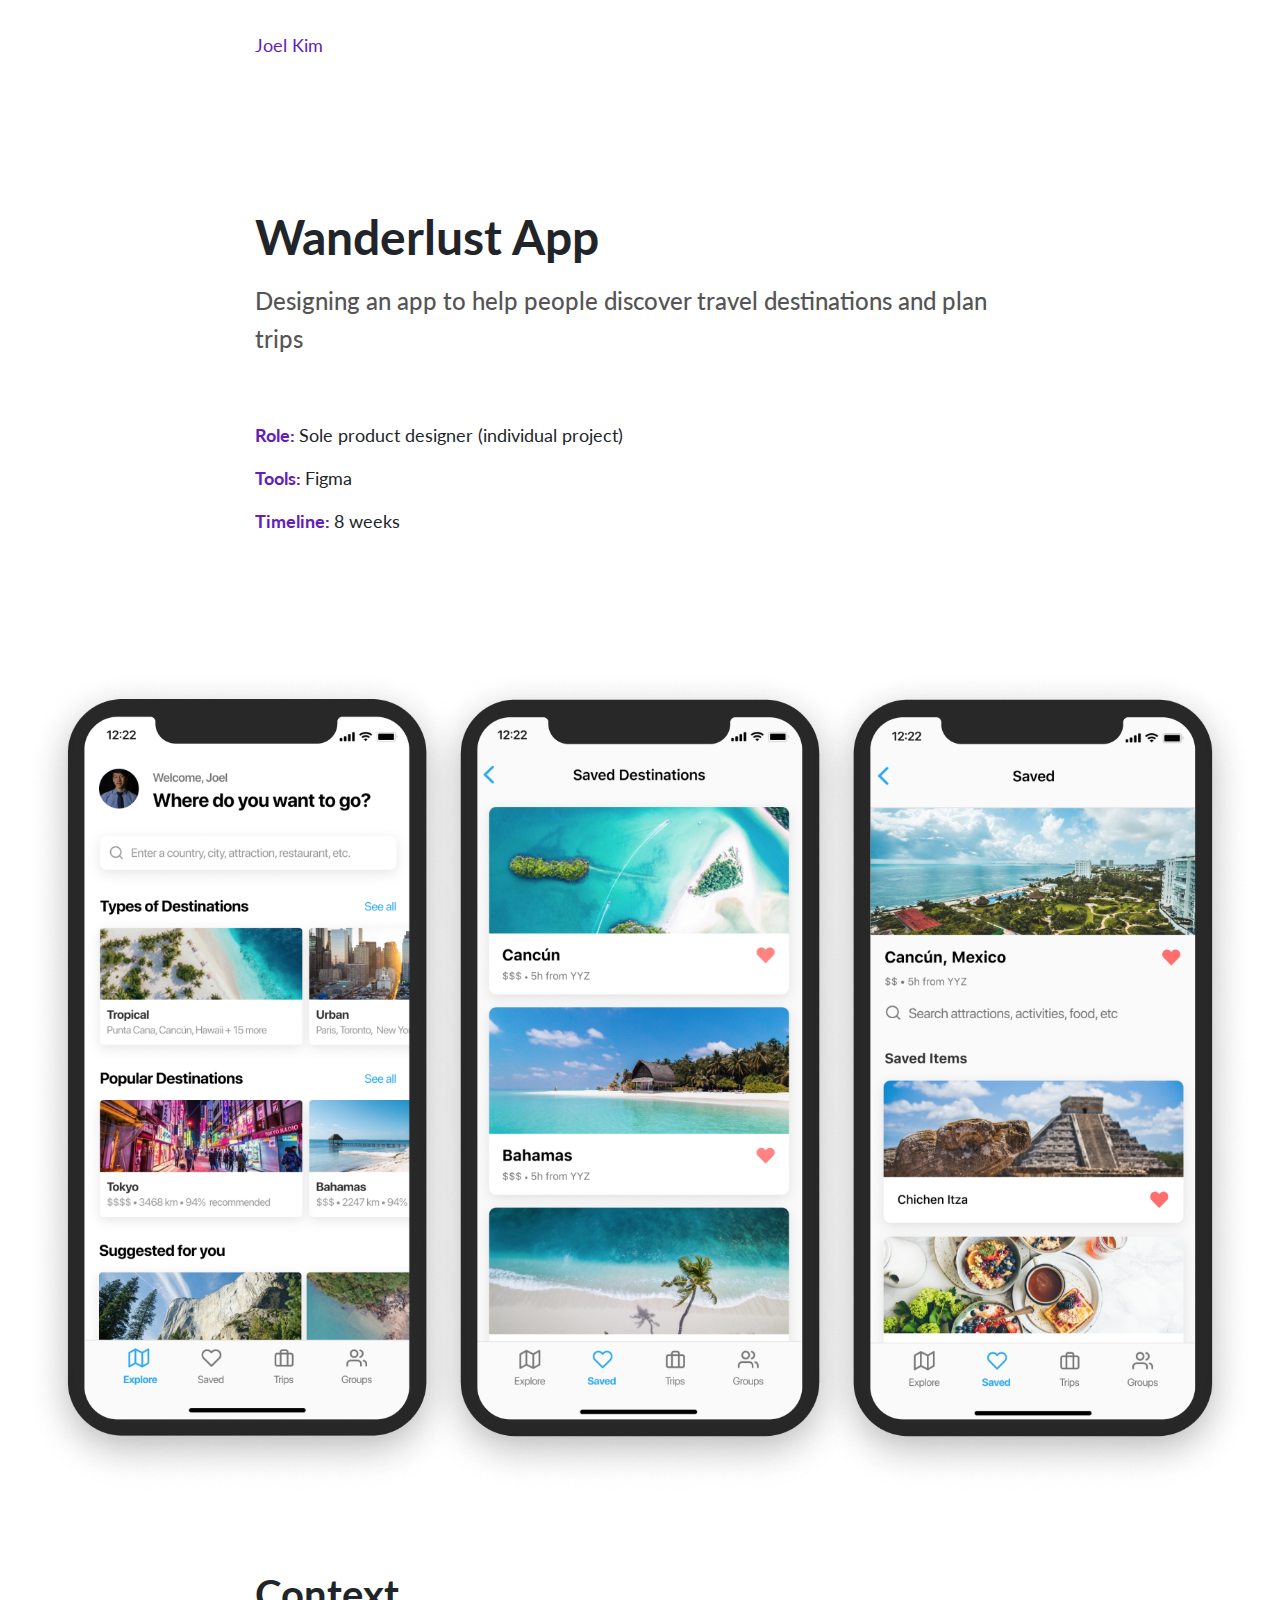
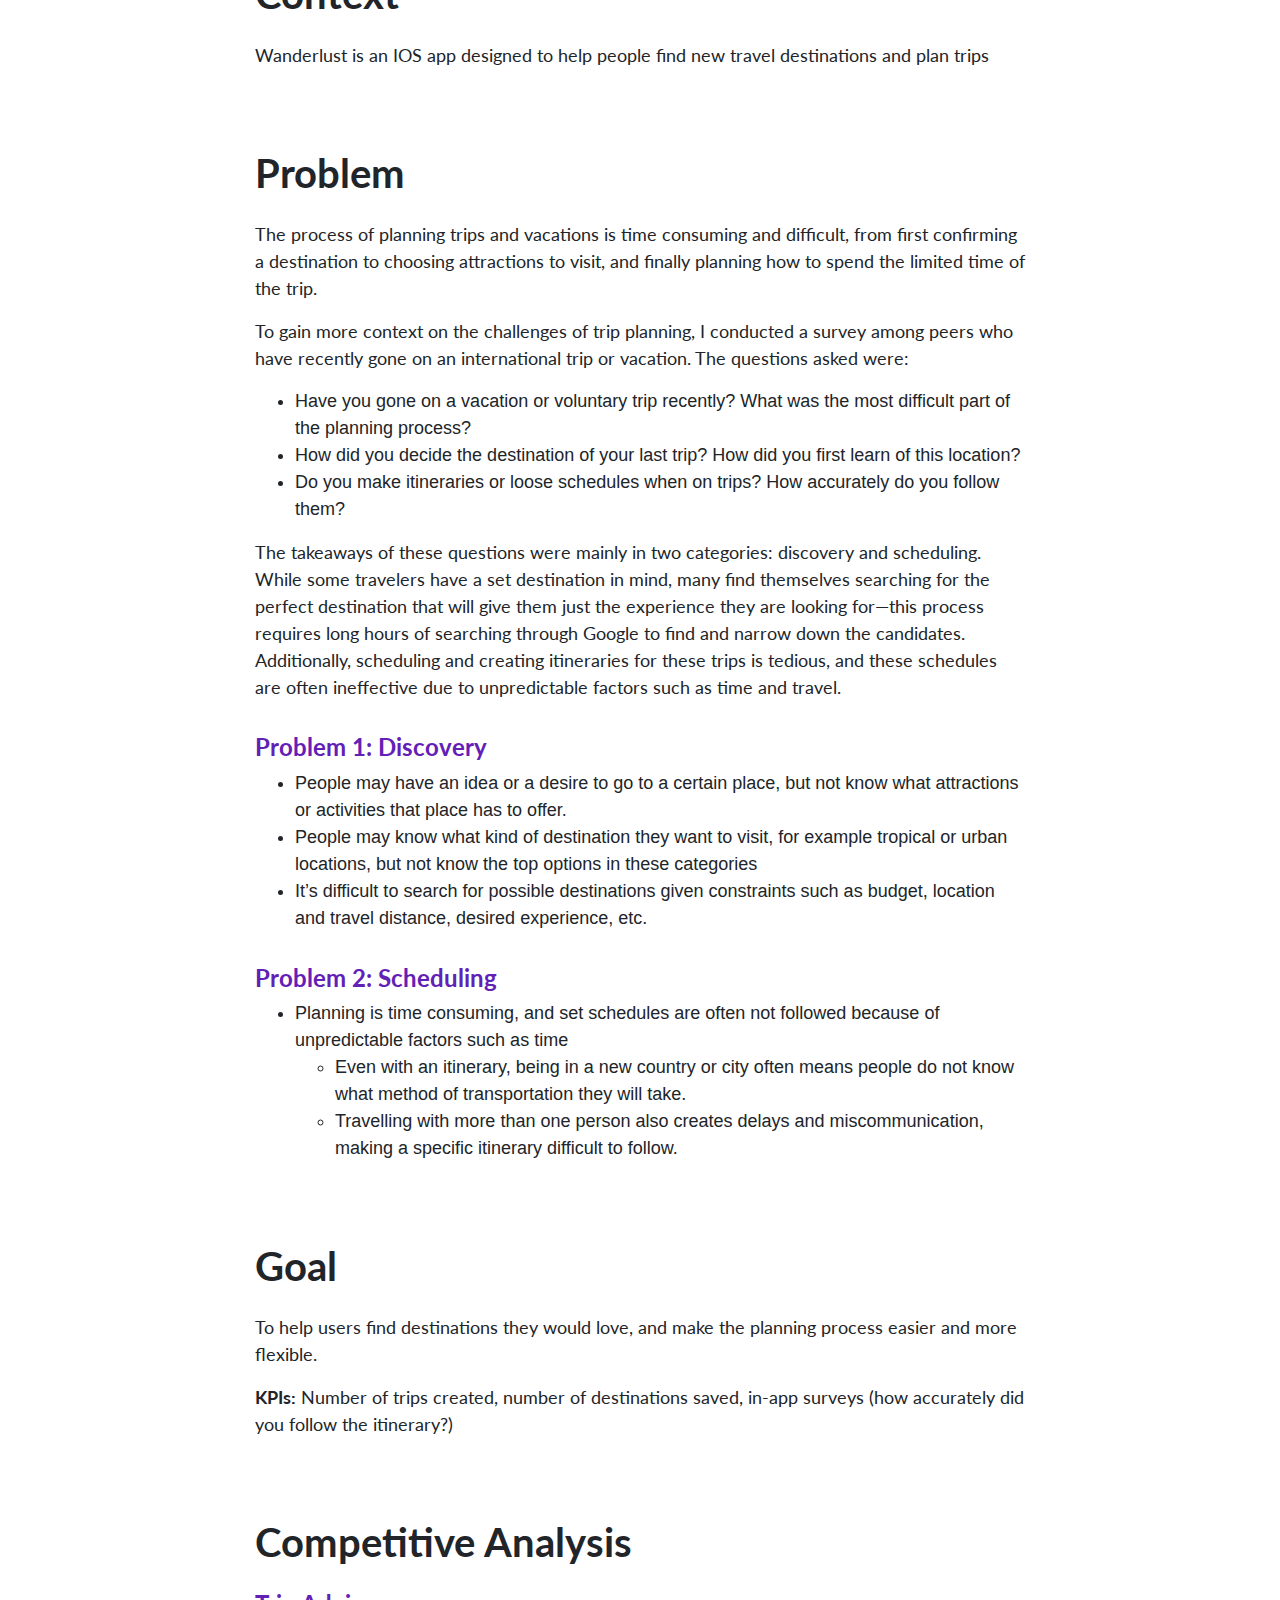
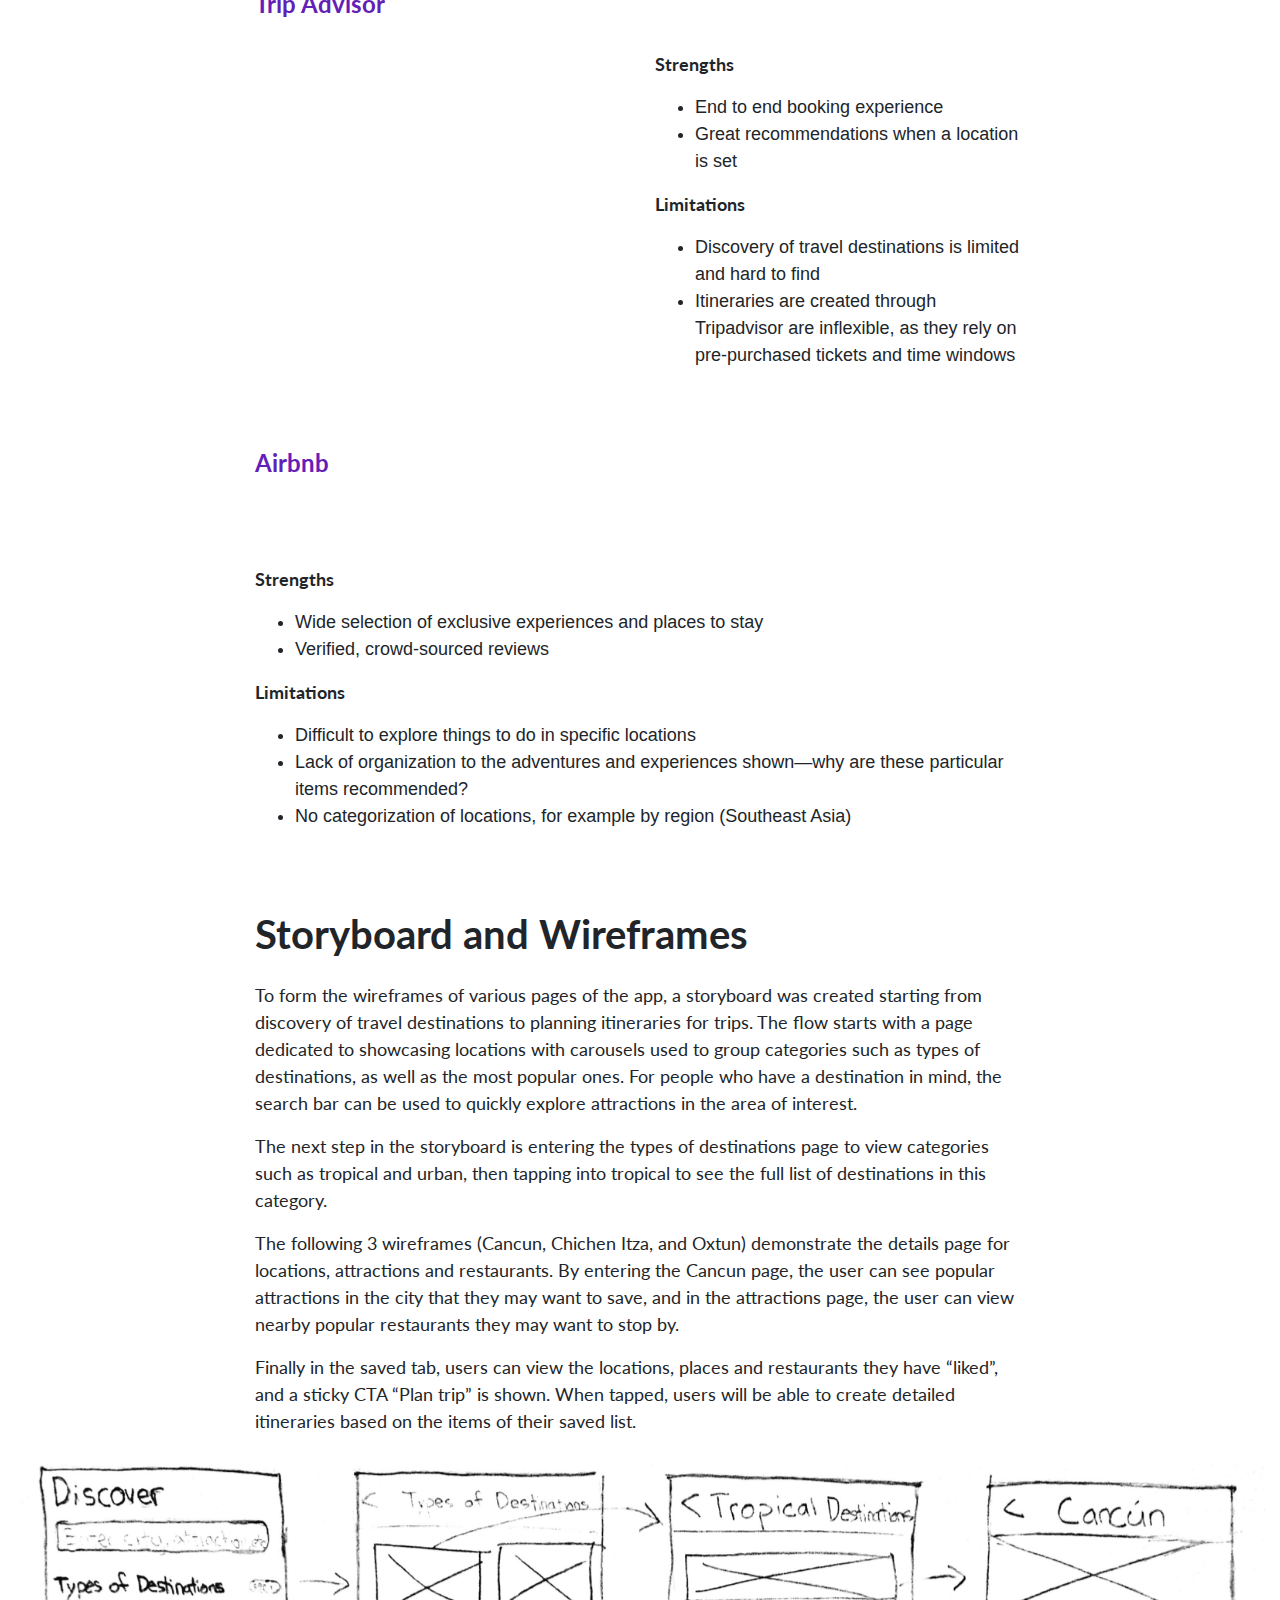
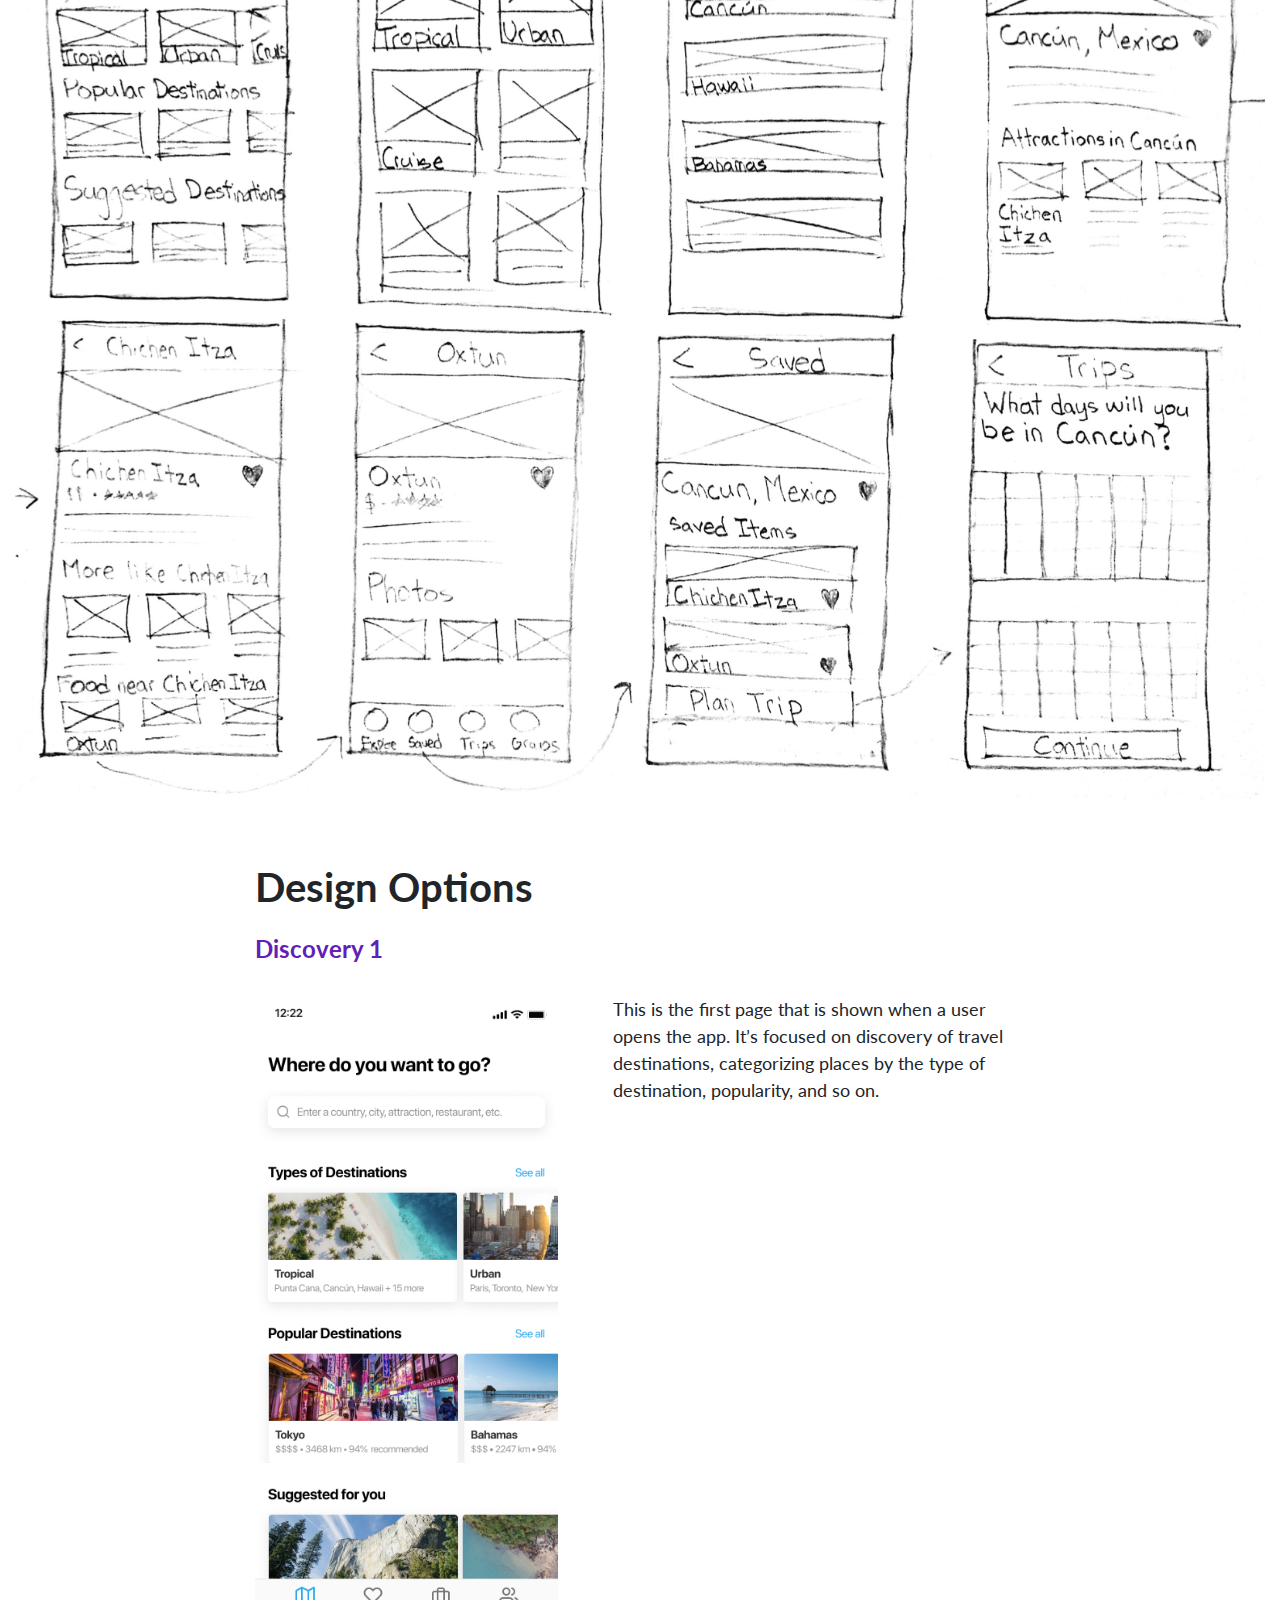
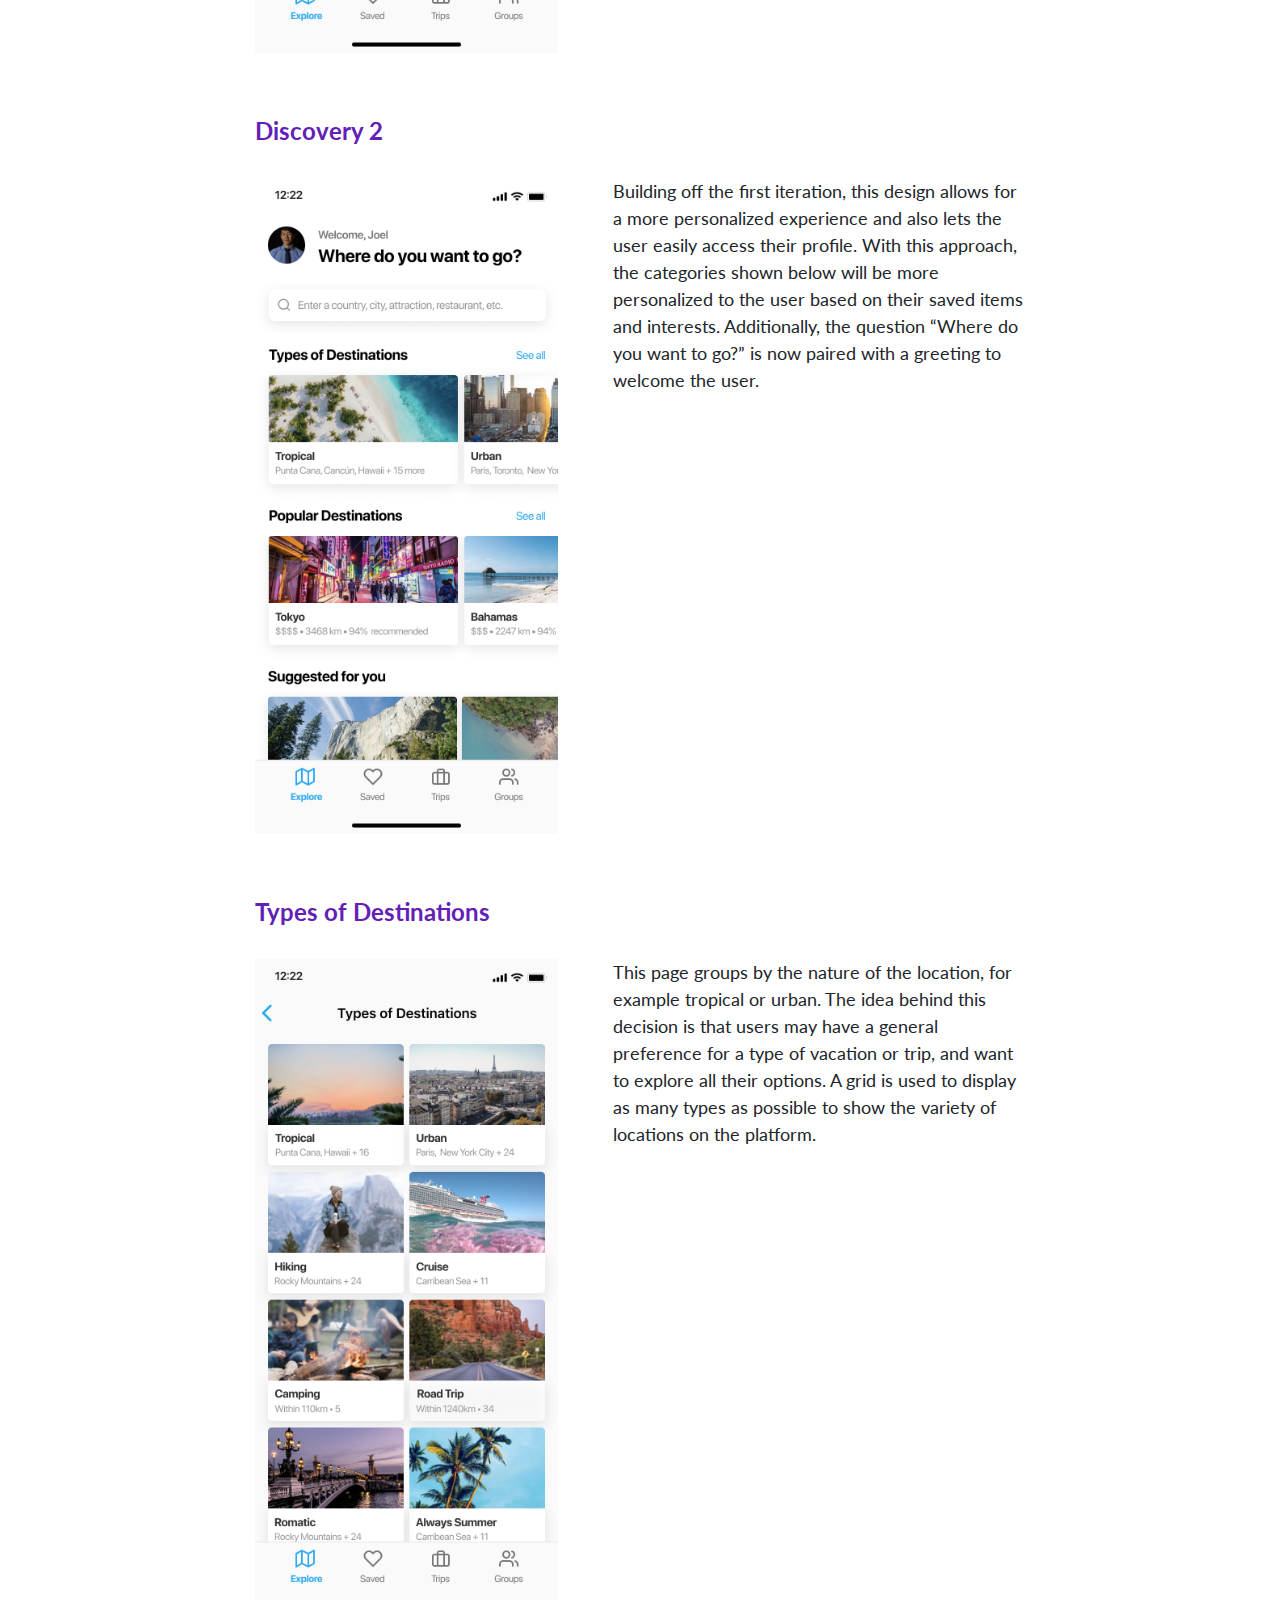
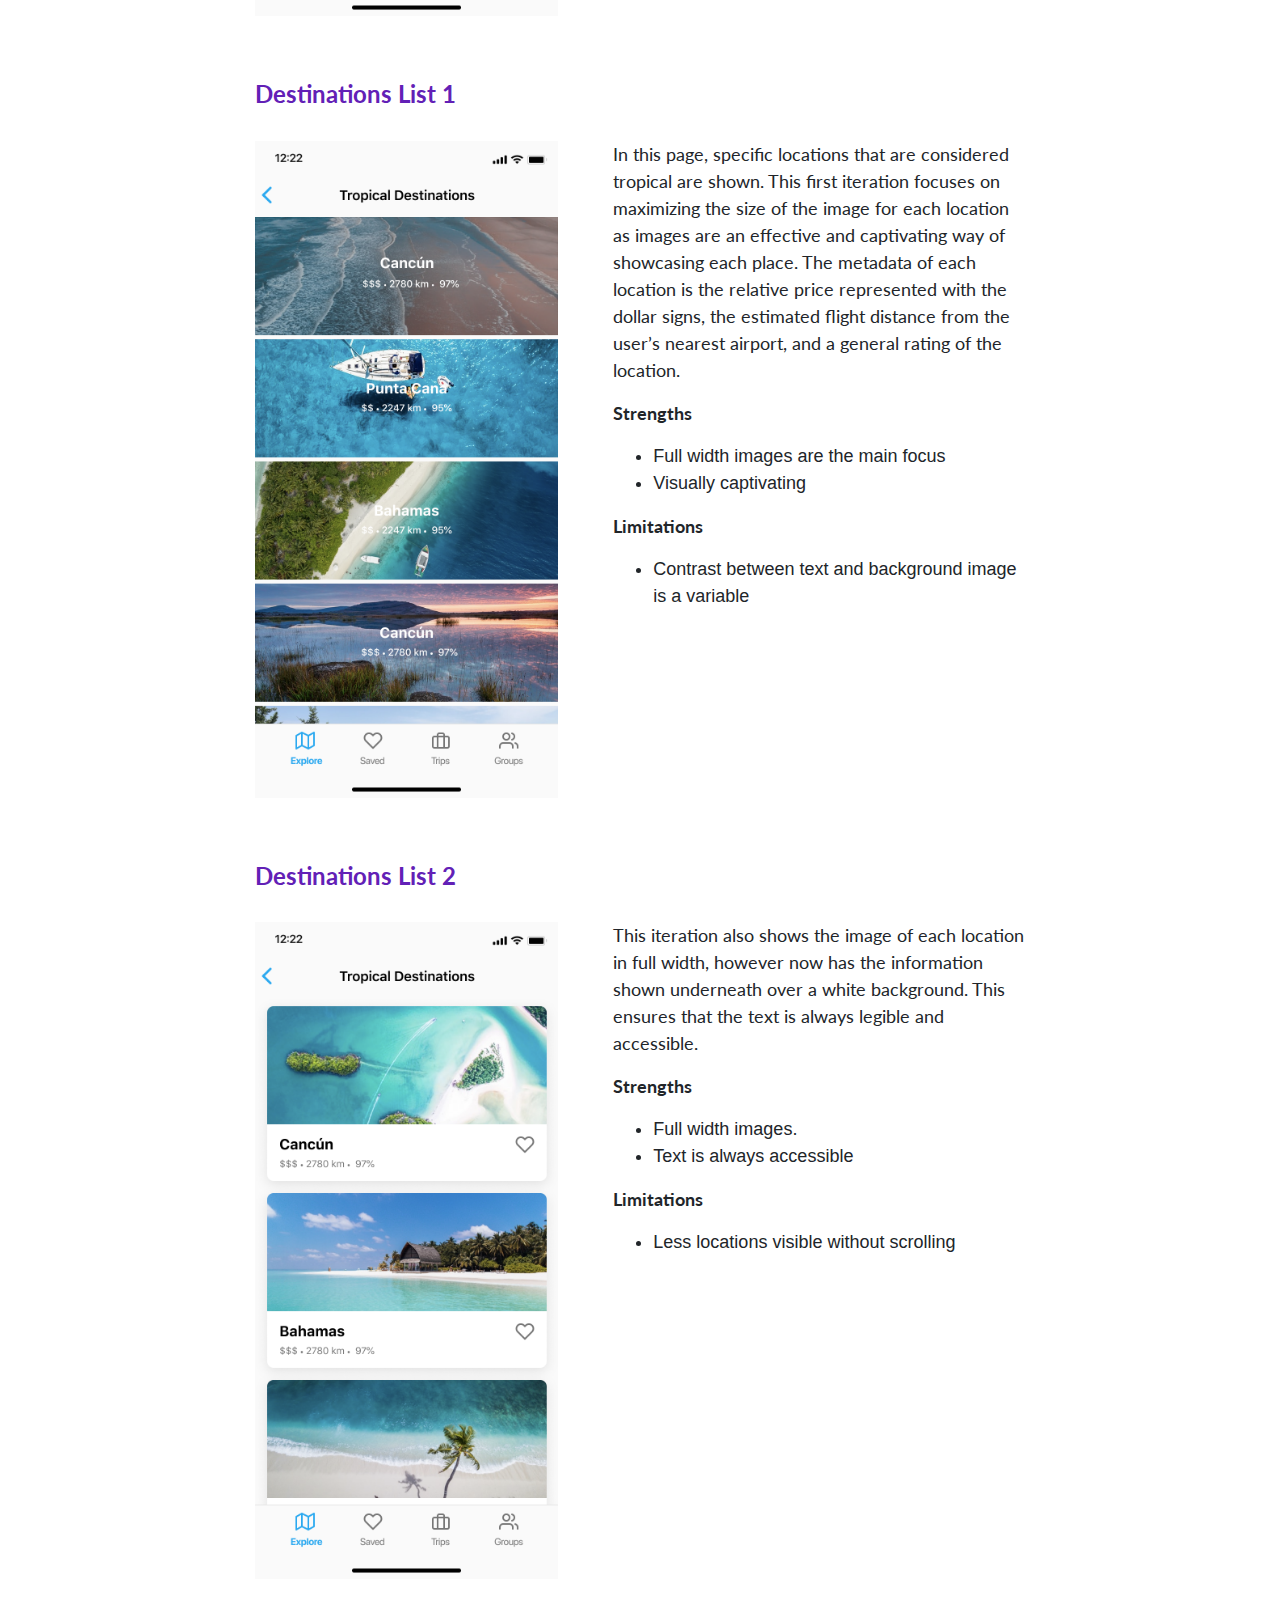
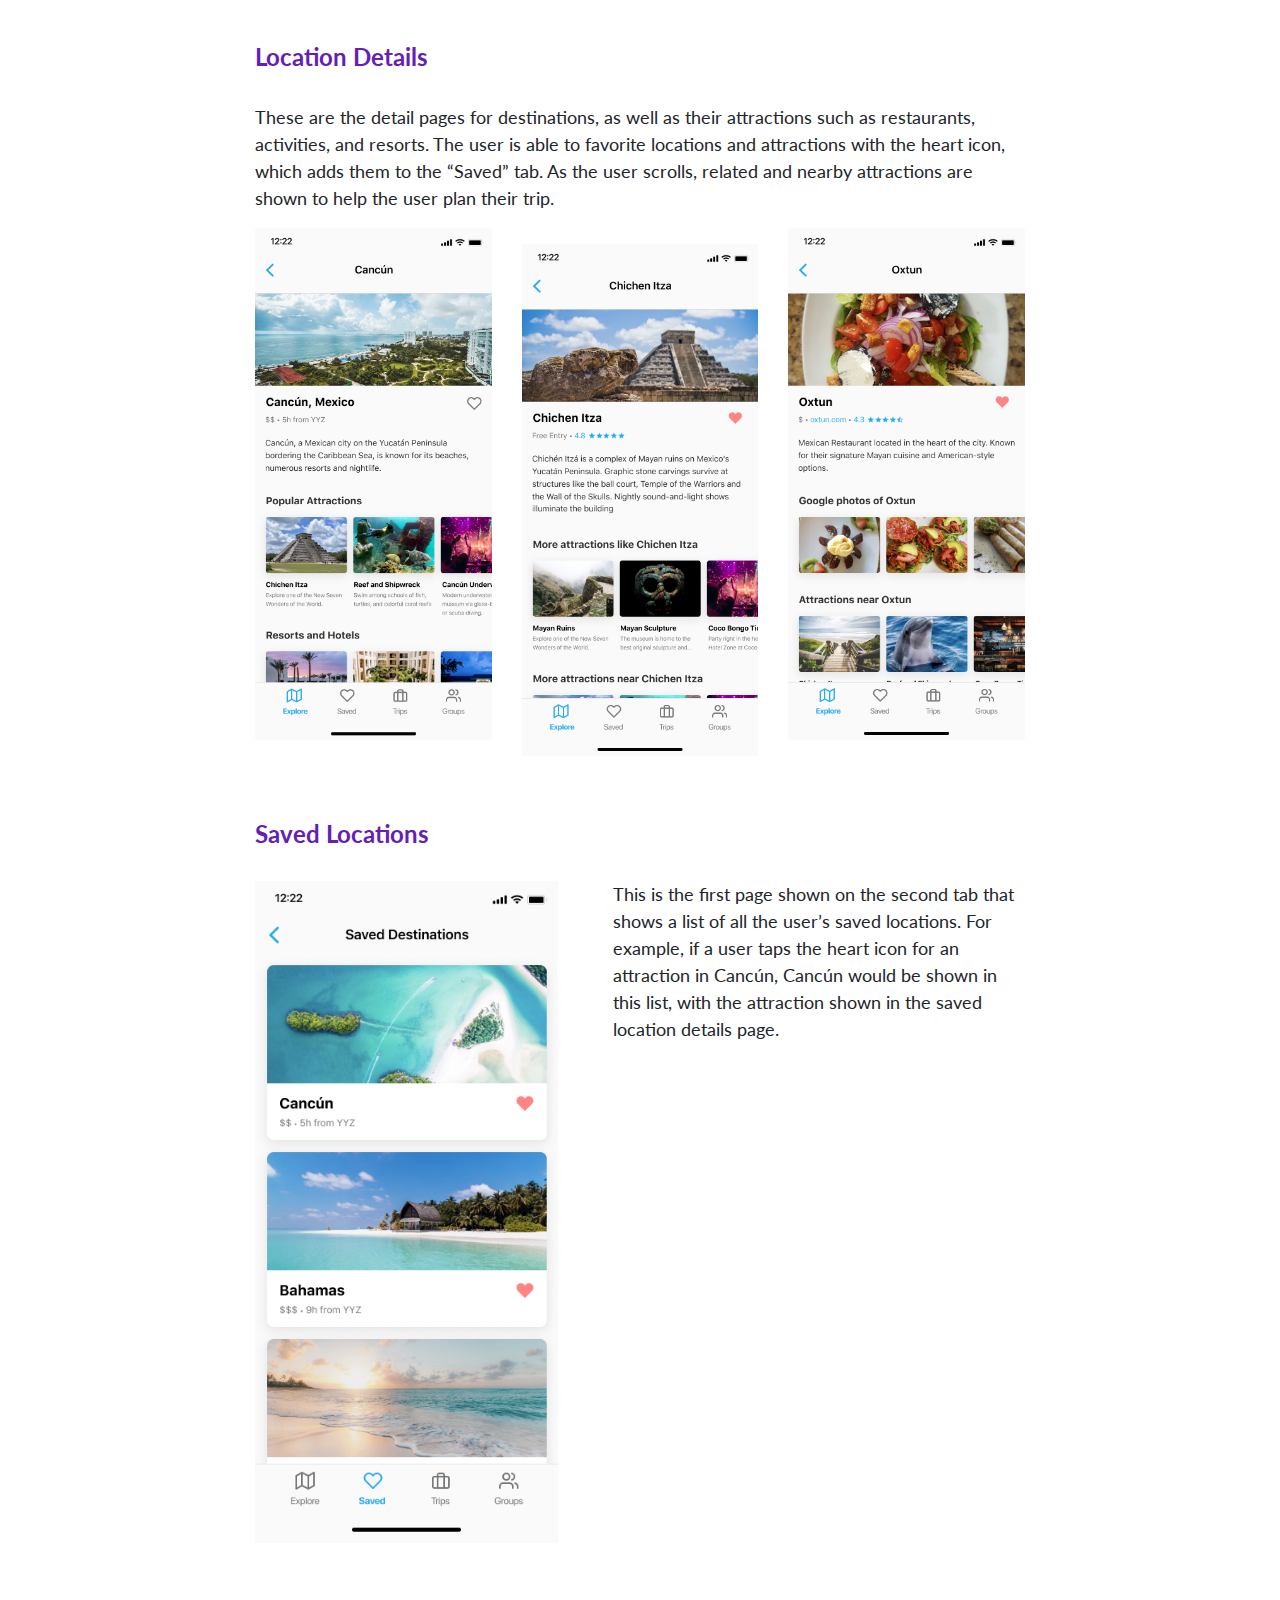
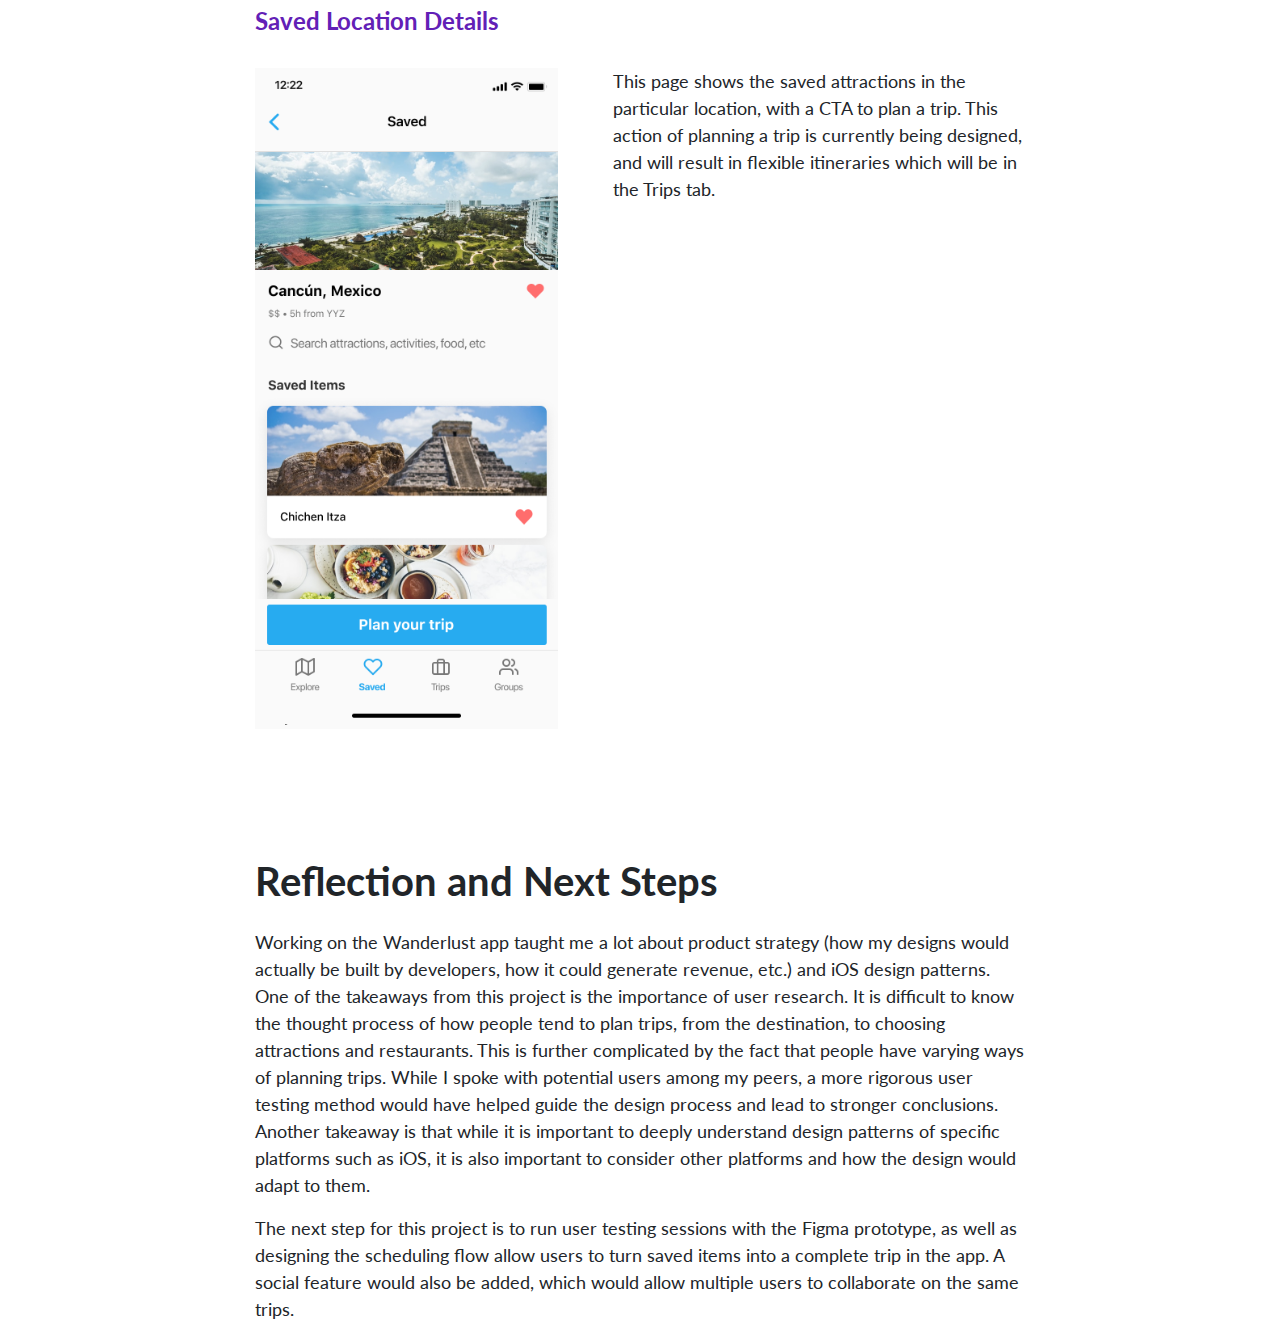
==== wanderlust.html @ 9aacb185 "case study page" ====
<!DOCTYPE html>
  <html lang="en">
    <head>
      <meta charset="utf-8"><meta http-equiv="X-UA-Compatible" content="IE=edge">
      <meta name="viewport" content="width=device-width, initial-scale=1">
      <title>Joel Kim | Product Designer</title>
      <link rel="stylesheet" href="https://stackpath.bootstrapcdn.com/bootstrap/4.3.1/css/bootstrap.min.css" integrity="sha384-ggOyR0iXCbMQv3Xipma34MD+dH/1fQ784/j6cY/iJTQUOhcWr7x9JvoRxT2MZw1T" crossorigin="anonymous">
      <link href="style/project.css" rel="stylesheet">
      <link href="https://fonts.googleapis.com/css?family=Lato:400,700&display=swap" rel="stylesheet">
    </head>
    <body>
      <div class="container spacing-bottom--lg">
        <div class="home-link">
          <a href="index.html">Joel Kim</a>
        </div>
        <div class="intro">
          <h1 class="intro__title">Wanderlust App</h1>
          <h2 class="intro__subtitle font-light spacing-bottom--md">Designing an app to help people discover travel destinations and plan trips</h2>
          <p class="intro__detail"><span class="color-purple font-weight--bold">Role: </span>Sole product designer (individual project)</p>
          <p class="intro__detail"><span class="color-purple font-weight--bold">Tools: </span>Figma</p>
          <p class="intro__detail"><span class="color-purple font-weight--bold">Timeline: </span>8 weeks</p>
        </div>
      </div>
      <div class="container-fluid">
        <img src="images/wanderlust-mockups.png" alt="Mockup image for Wanderlust app" class="project-image">
      </div>
      <div class="container">
        <h3>Context</h3>
        <p>Wanderlust is an IOS app designed to help people find new travel destinations and plan trips</p>
        <h3>Problem</h3>
        <p>The process of planning trips and vacations is time consuming and difficult, from first confirming a destination to choosing attractions to visit, and finally planning how to spend the limited time of the trip.</p>
        <p>To gain more context on the challenges of trip planning, I conducted a survey among peers who have recently gone on an international trip or vacation. The questions asked were:</p>
        <ul>
          <li>Have you gone on a vacation or voluntary trip recently? What was the most difficult part of the planning process?</li>
          <li>How did you decide the destination of your last trip? How did you first learn of this location?</li>
          <li>Do you make itineraries or loose schedules when on trips? How accurately do you follow them?</li>
        </ul>
        <p>The takeaways of these questions were mainly in two categories: discovery and scheduling. While some travelers have a set destination in mind, many find themselves searching for the perfect destination that will give them just the experience they are looking for—this process requires long hours of searching through Google to find and narrow down the candidates. Additionally, scheduling and creating itineraries for these trips is tedious, and these schedules are often ineffective due to unpredictable factors such as time and travel.</p>
        <h4 class="color-purple spacing-top--sm">Problem 1: Discovery</h4>
        <ul>
          <li>People may have an idea or a desire to go to a certain place, but not know what attractions or activities that place has to offer.</li>
          <li>People may know what kind of destination they want to visit, for example tropical or urban locations, but not know the top options in these categories</li>
          <li>It’s difficult to search for possible destinations given constraints such as budget, location and travel distance, desired experience, etc.</li>
        </ul>
        <h4 class="color-purple spacing-top--sm">Problem 2: Scheduling</h4>
        <ul>
          <li>
            Planning is time consuming, and set schedules are often not followed because of unpredictable factors such as time
            <ul>
              <li>Even with an itinerary, being in a new country or city often means people do not know what method of transportation they will take.</li>
              <li>Travelling with more than one person also creates delays and miscommunication, making a specific itinerary difficult to follow.</li>
            </ul>
          </li>
        </ul>
        <h3>Goal</h3>
        <p>To help users find destinations they would love, and make the planning process easier and more flexible.</p>
        <p><b>KPIs:</b> Number of trips created, number of destinations saved, in-app surveys (how accurately did you follow the itinerary?)</p>
        <h3>Competitive Analysis</h3>
        <h4 class="color-purple spacing-bottom--sm">Trip Advisor</h4>
        <div class="row">
          <div class="col-md-6">
            <img src="images/tripadvisor.png" alt="" class ="project-image">
          </div>
          <div class="col-md-6">
            <p><b>Strengths</b></p>
            <ul>
              <li>End to end booking experience</li>
              <li>Great recommendations when a location is set</li>
            </ul>
            <p><b>Limitations</b></p>
            <ul>
              <li>Discovery of travel destinations is limited and hard to find</li>
              <li>Itineraries are created through Tripadvisor are inflexible, as they rely on pre-purchased tickets and time windows</li>
            </ul>
          </div>
        </div>
        <h4 class="color-purple spacing-top--md spacing-bottom--sm">Airbnb</h4>
        <div class="row">
          <div class="col-md-6">
            <img src="images/airbnb-adventures.png" alt="" class="project-image">
          </div>
          <div class="col-md-6">
            <img src="images/airbnb-experiences.png" alt="" class="project-image">
          </div>
        </div>
        <p class="spacing-top--sm"><b>Strengths</b></p>
        <ul>
          <li>Wide selection of exclusive experiences and places to stay</li>
          <li>Verified, crowd-sourced reviews</li>
        </ul>
        <p><b>Limitations</b></p>
        <ul>
          <li>Difficult to explore things to do in specific locations</li>
          <li>Lack of organization to the adventures and experiences shown—why are these particular items recommended?</li>
          <li>No categorization of locations, for example by region (Southeast Asia)</li>
        </ul>
        <h3>Storyboard and Wireframes</h3>
         <p>To form the wireframes of various pages of the app, a storyboard was created starting from discovery of travel destinations to planning itineraries for trips. The flow starts with a page dedicated to showcasing locations with carousels used to group categories such as types of destinations, as well as the most popular ones. For people who have a destination in mind, the search bar can be used to quickly explore attractions in the area of interest.</p>
        <p>The next step in the storyboard is entering the types of destinations page to view categories such as tropical and urban, then tapping into tropical to see the full list of destinations in this category.</p>
        <p>The following 3 wireframes (Cancun, Chichen Itza, and Oxtun) demonstrate the details page for locations, attractions and restaurants. By entering the Cancun page, the user can see popular attractions in the city that they may want to save, and in the attractions page, the user can view nearby popular restaurants they may want to stop by.</p>
        <p>Finally in the saved tab, users can view the locations, places and restaurants they have “liked”, and a sticky CTA “Plan trip” is shown. When tapped, users will be able to create detailed itineraries based on the items of their saved list.</p>
      </div>
      <div class="container-fluid">
        <img src="images/wanderlust-userflow.png" alt="User flow for the app Wanderlust" class="project-image">
      </div>
      <div class="container">
        <h3>Design Options</h3>
        <h4 class="color-purple spacing-bottom--sm">Discovery 1</h4>
        <div class="row">
          <div class="col-md-5">
            <img src="images/discover-1.png" alt="First design of discovery page" class="project-image design__options-image">
          </div>
          <div class="col-md-7 left-padding--desktop-only">
            <p>This is the first page that is shown when a user opens the app. It’s focused on discovery of travel destinations, categorizing places by the type of destination, popularity, and so on. </p>
          </div>
        </div>
        
        <h4 class="color-purple spacing-top--md spacing-bottom--sm">Discovery 2</h4>
        <div class="row">
          <div class="col-md-5">
            <img src="images/discover-2.png" alt="Second design of discovery page" class="project-image design__options-image">
          </div>
          <div class="col-md-7 left-padding--desktop-only">
            <p>Building off the first iteration, this design allows for a more personalized experience and also lets the user easily access their profile. With this approach, the categories shown below will be more personalized to the user based on their saved items and interests. Additionally, the question “Where do you want to go?” is now paired with a greeting to welcome the user. </p>
          </div>
        </div>
        <h4 class="color-purple spacing-top--md spacing-bottom--sm">Types of Destinations</h4>
        <div class="row">
          <div class="col-md-5">
            <img src="images/destination-types.png" alt="Types of destinations page" class="project-image design__options-image">
          </div>
          <div class="col-md-7 left-padding--desktop-only">
            <p>This page groups by the nature of the location, for example tropical or urban. The idea behind this decision is that users may have a general preference for a type of vacation or trip, and want to explore all their options. A grid is used to display as many types as possible to show the variety of locations on the platform.</p>
          </div>
        </div>
        <h4 class="color-purple spacing-top--md spacing-bottom--sm">Destinations List 1</h4>
        <div class="row">
          <div class="col-md-5">
            <img src="images/tropical-destinations-1.png" alt="first design of destination list page" class="project-image design__options-image">
          </div>
          <div class="col-md-7 left-padding--desktop-only">
            <p>In this page, specific locations that are considered tropical are shown. This first iteration focuses on maximizing the size of the image for each location as images are an effective and captivating way of showcasing each place. The metadata of each location is the relative price represented with the dollar signs, the estimated flight distance from the user’s nearest airport, and a general rating of the location.</p>
            <p><b>Strengths</b></p>
            <ul>
              <li>Full width images are the main focus</li>
              <li>Visually captivating</li>
            </ul>
            <p><b>Limitations</b></p>
            <ul>
              <li>Contrast between text and background image is a variable</li>
            </ul>
          </div>
        </div>
        <h4 class="color-purple spacing-top--md spacing-bottom--sm">Destinations List 2</h4>
        <div class="row">
          <div class="col-md-5">
            <img src="images/tropical-destinations-2.png" alt="second design of destination list page" class="project-image design__options-image">
          </div>
          <div class="col-md-7 left-padding--desktop-only">
            <p>This iteration also shows the image of each location in full width, however now has the information shown underneath over a white background. This ensures that the text is always legible and accessible.</p>
            <p><b>Strengths</b></p>
            <ul>
              <li>Full width images.</li>
              <li>Text is always accessible</li>
            </ul>
            <p><b>Limitations</b></p>
            <ul>
              <li>Less locations visible without scrolling</li>
            </ul>
          </div>
        </div>
        <h4 class="color-purple spacing-top--md spacing-bottom--sm">Location Details</h4>
        <p>These are the detail pages for destinations, as well as their attractions such as restaurants, activities, and resorts. The user is able to favorite locations and attractions with the heart icon, which adds them to the “Saved” tab. As the user scrolls, related and nearby attractions are shown to help the user plan their trip.</p>
        <div class="row">
          <div class="col-md-4">
            <img src="images/location-city.png" alt="city page" class="project-image design__options-image">
          </div>
          <div class="col-md-4">
            <p></p>
            <img src="images/location-attraction.png" alt="attractions page" class="project-image" design__options-image>
          </div>
          <div class="col-md-4">
            <img src="images/location-food.png" alt="food page" class="project-image" design__options-image>
          </div>
        </div>
        <h4 class="color-purple spacing-top--md spacing-bottom--sm">Saved Locations</h4>
        <div class="row">
          <div class="col-md-5">
            <img src="images/saved1.png" alt="first saved page" class="project-image design__options-image">
          </div>
          <div class="col-md-7 left-padding--desktop-only">
            <p>This is the first page shown on the second tab that shows a list of all the user’s saved locations. For example, if a user taps the heart icon for an attraction in Cancún, Cancún would be shown in this list, with the attraction shown in the saved location details page.</p>
          </div>
        </div>
        <h4 class="color-purple spacing-top--md spacing-bottom--sm">Saved Location Details</h4>
        <div class="row">
          <div class="col-md-5">
            <img src="images/saved2.png" alt="second saved page" class="project-image design__options-image">
          </div>
          <div class="col-md-7 left-padding--desktop-only">
            <p>This page shows the saved attractions in the particular location, with a CTA to plan a trip. This action of planning a trip is currently being designed, and will result in flexible itineraries which will be in the Trips tab.</p>
          </div> 
        </div>
        <h3 class="spacing-top--md">Reflection and Next Steps</h3>
        <p>Working on the Wanderlust app taught me a lot about product strategy (how my designs would actually be built by developers, how it could generate revenue, etc.) and iOS design patterns. One of the takeaways from this project is the importance of user research. It is difficult to know the thought process of how people tend to plan trips, from the destination, to choosing attractions and restaurants. This is further complicated by the fact that people have varying ways of planning trips. While I spoke with potential users among my peers, a more rigorous user testing method would have helped guide the design process and lead to stronger conclusions. Another takeaway is that while it is important to deeply understand design patterns of specific platforms such as iOS, it is also important to consider other platforms and how the design would adapt to them.</p>
        <p>The next step for this project is to run user testing sessions with the Figma prototype, as well as designing the scheduling flow allow users to turn saved items into a complete trip in the app. A social feature would also be added, which would allow multiple users to collaborate on the same trips.</p>
      </div>
    </body>
  </html>
---- style/project.css ----
a,
a:link,
a:visited,
a:active,
a:hover {
	text-decoration: none;
	color: #6220B6;
	font-family: 'Lato', sans-serif;
}

li {
	font-size: 18px;
}

h1,
h3,
h4  {
	font-family: 'Lato', sans-serif;
	font-weight: 700;
}

h3 {
  font-size: 40px;
  padding-top: 64px;
  padding-bottom: 16px;
}

h4 {
  font-size: 24px;
  color: #777;
}

p {
  font-size: 18px;
}

.container {
	max-width: 800px;
}

p,
.font-light {
	font-weight: 400px;
	font-family: 'Lato', sans-serif;
}


.spacing-top--sm {
	margin-top: 32px;
}

.spacing-top--md {
	margin-top: 64px;
}

.spacing-top--lg {
	margin-top: 128px;
}

.spacing-bottom--sm {
	margin-bottom: 32px;
}

.spacing-bottom--md {
	margin-bottom: 64px;
}

.spacing-bottom--lg {
	margin-bottom: 128px;
}

.vertically-center {
	display: flex;
	align-items: center;
}

.color-purple {
  color: #6220B6;
}

.font-weight--bold {
  font-weight: 700;
}

@media(min-width: 992px) {
	.left-padding--desktop-only {
		padding-left: 40px;
	}
}


.home-link {
  font-size: 18px;
  margin-top: 32px;
}

.intro {
	margin-top: 148px;
}

.intro__title {
	font-size: 48px;
}

.intro__subtitle {
	font-size: 24px;
	color: #555;
	margin-top: 16px;
	line-height: 1.6;
}

.intro__detail {
  font-size: 18px;
  margin-bottom: 16px;
}

.project__link {
	padding-top: 6px;
	padding-bottom: 6px;
	border-bottom: 1px solid #6220B6;
}

.project-image {
  max-width: 100%;
}
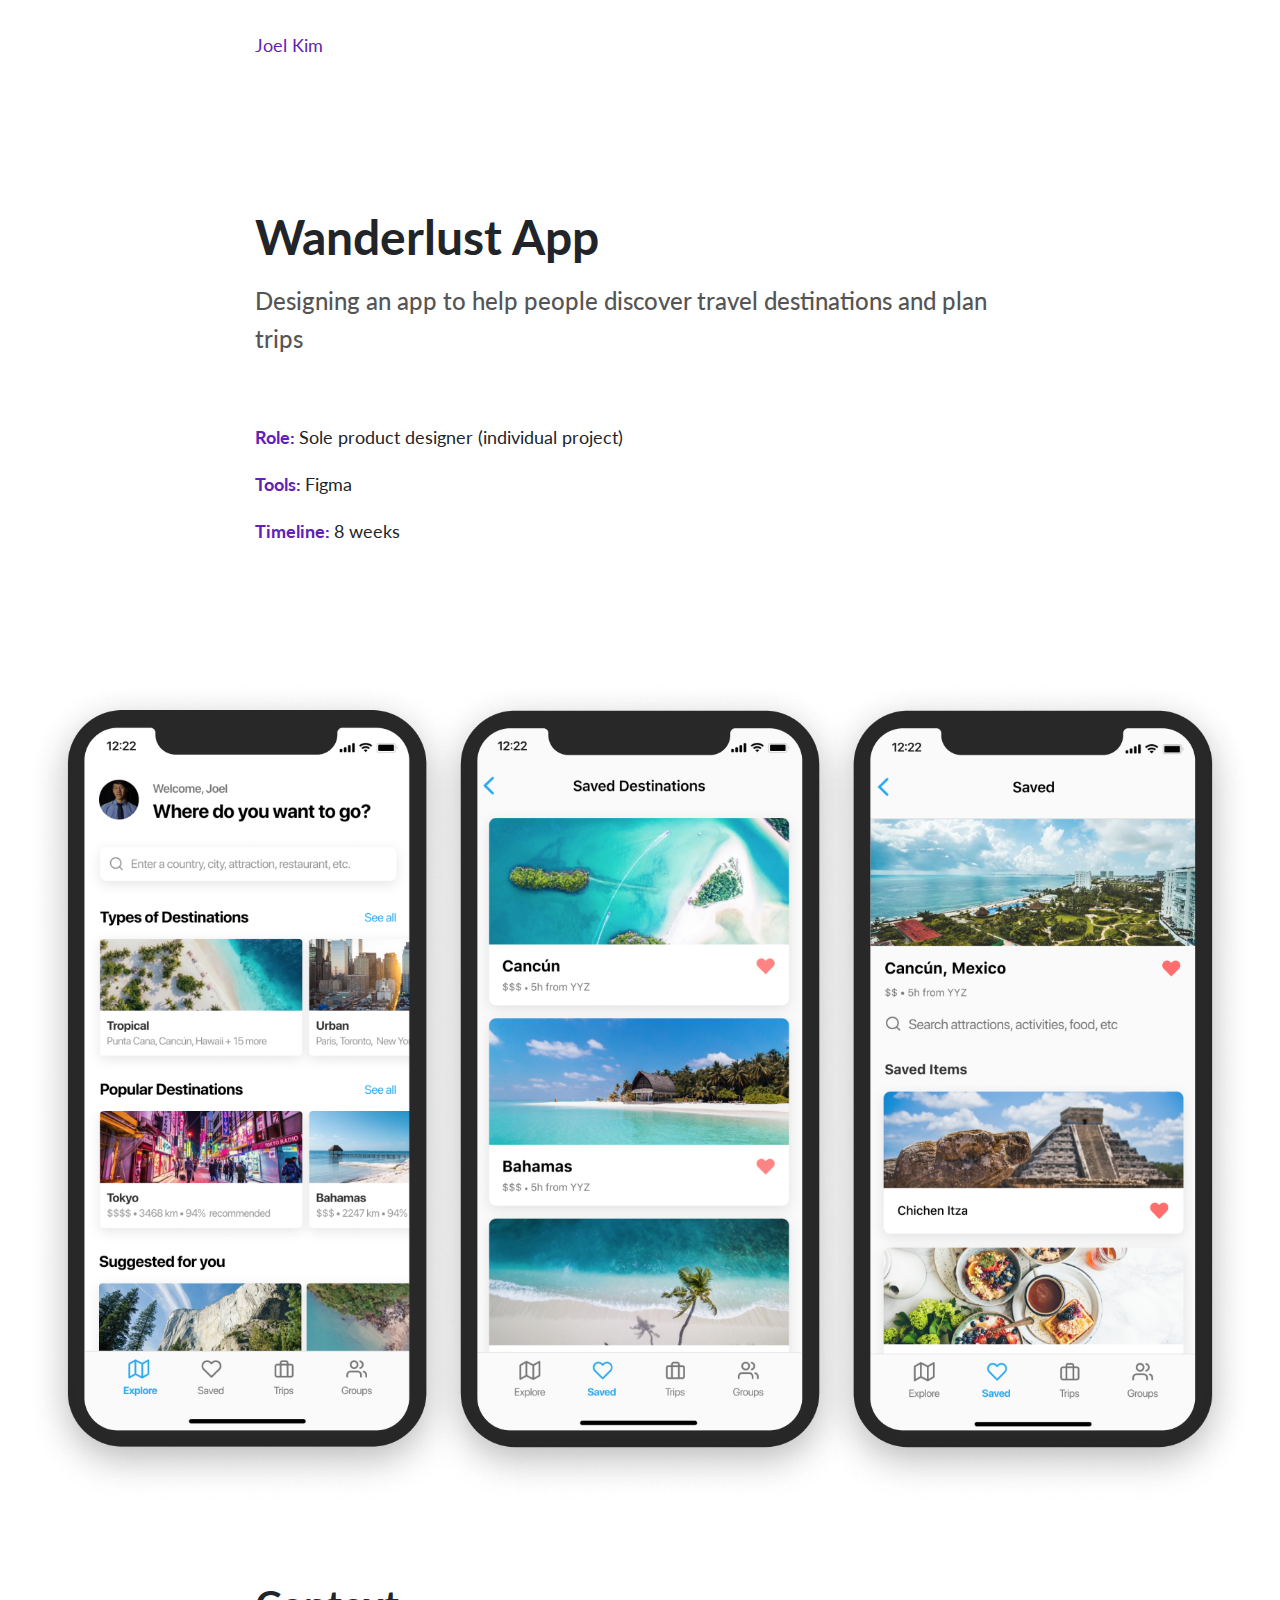
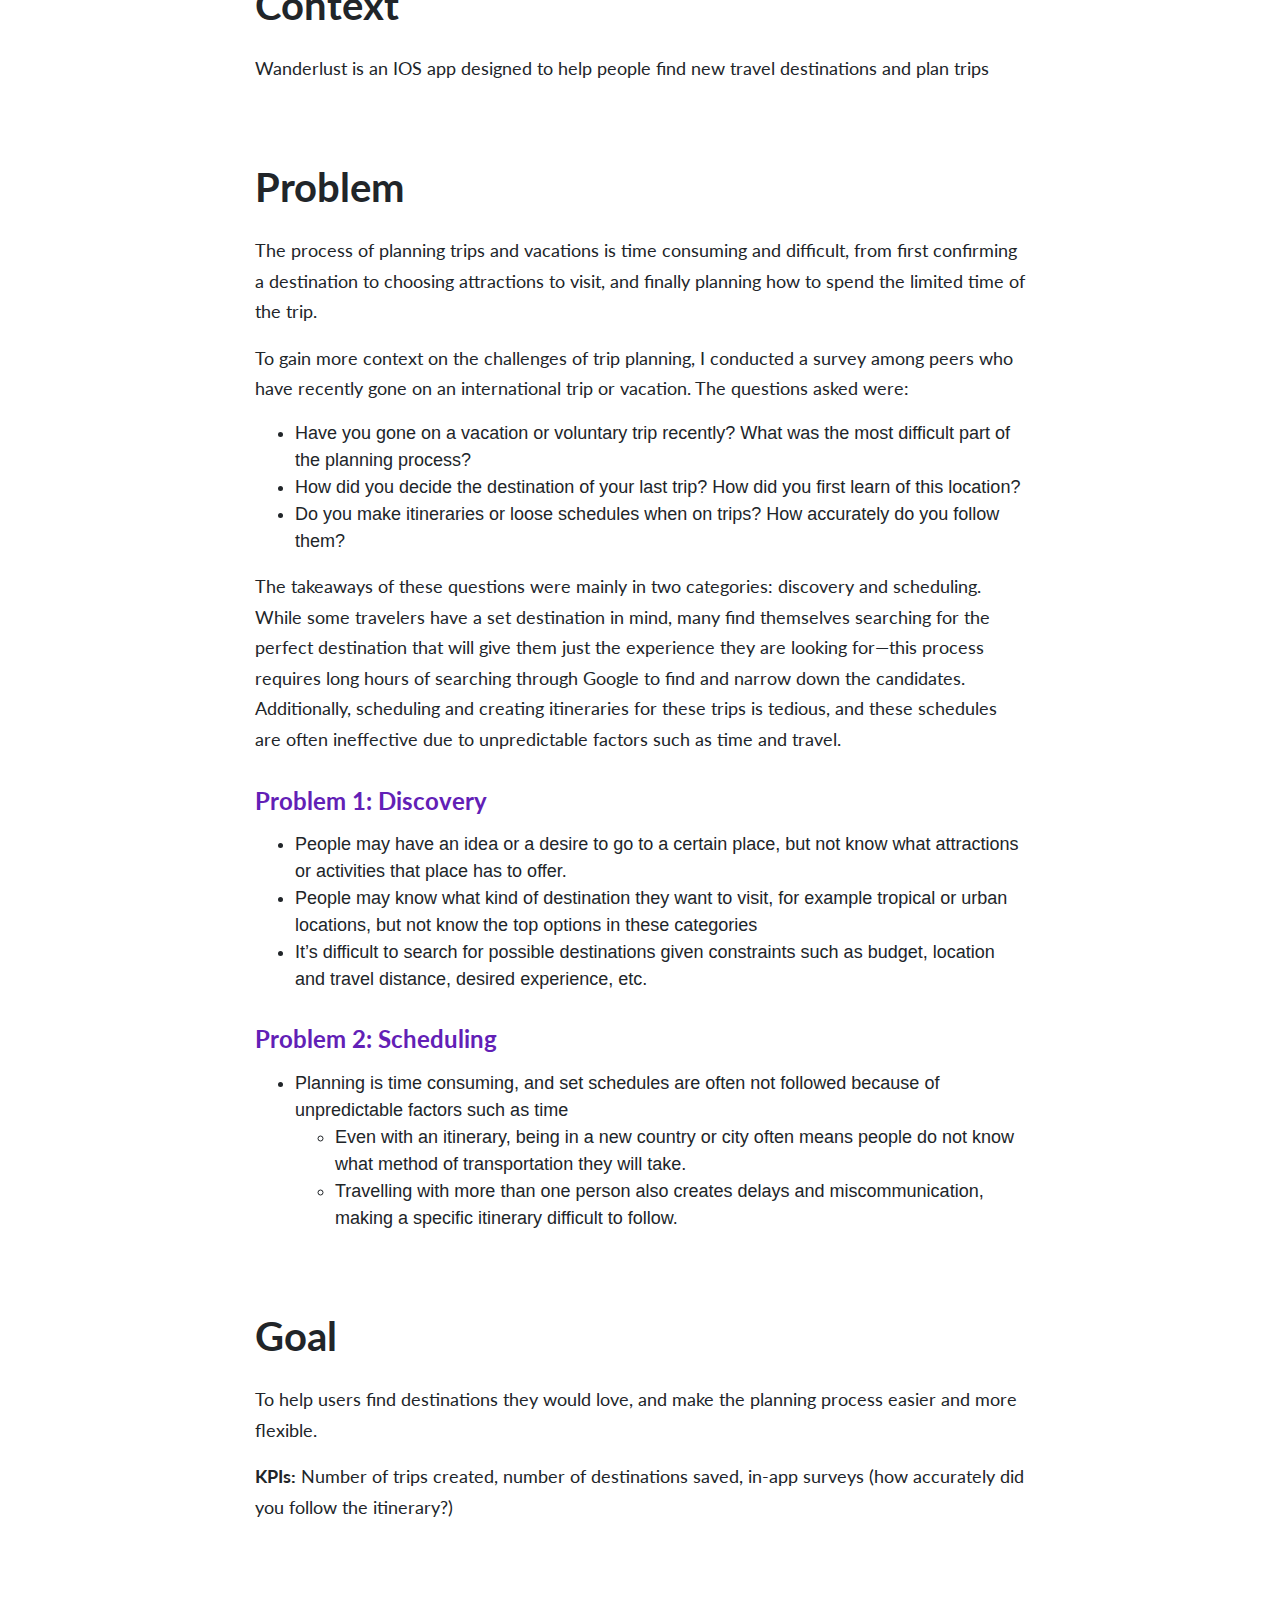
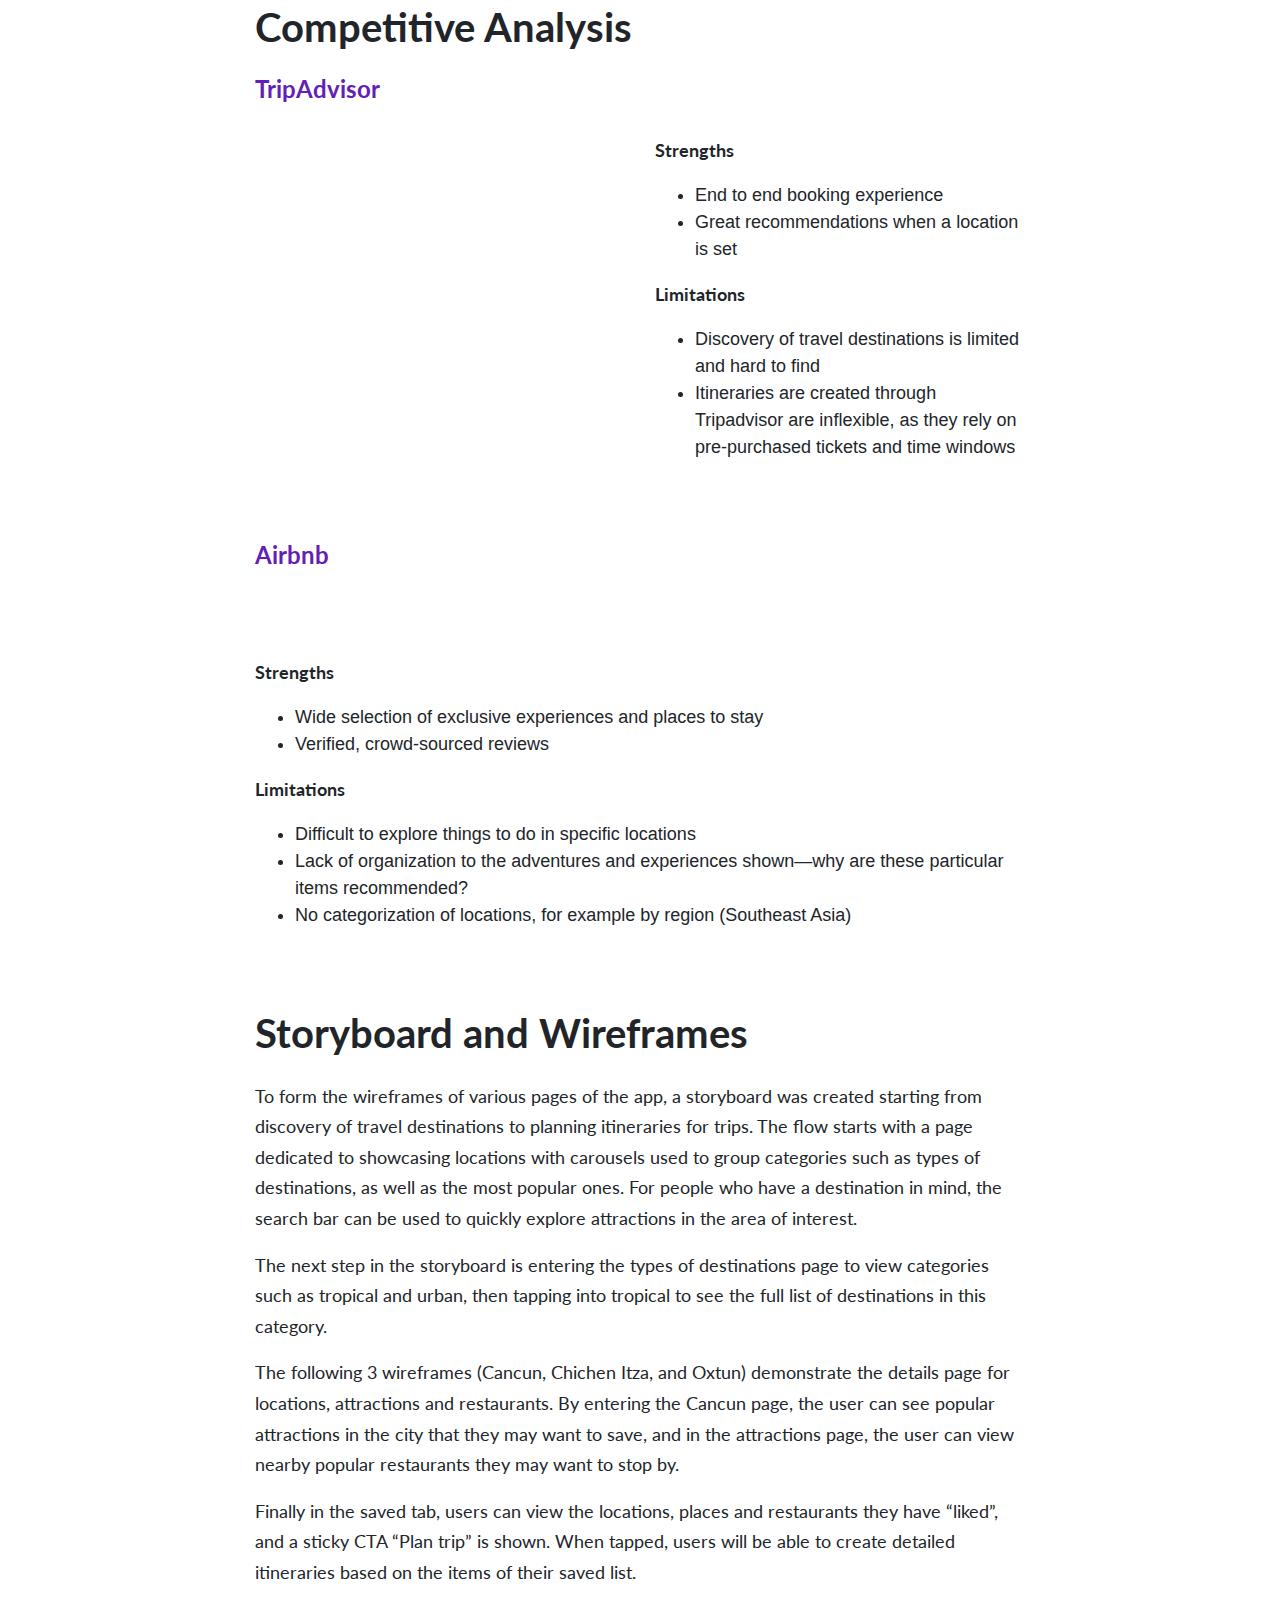
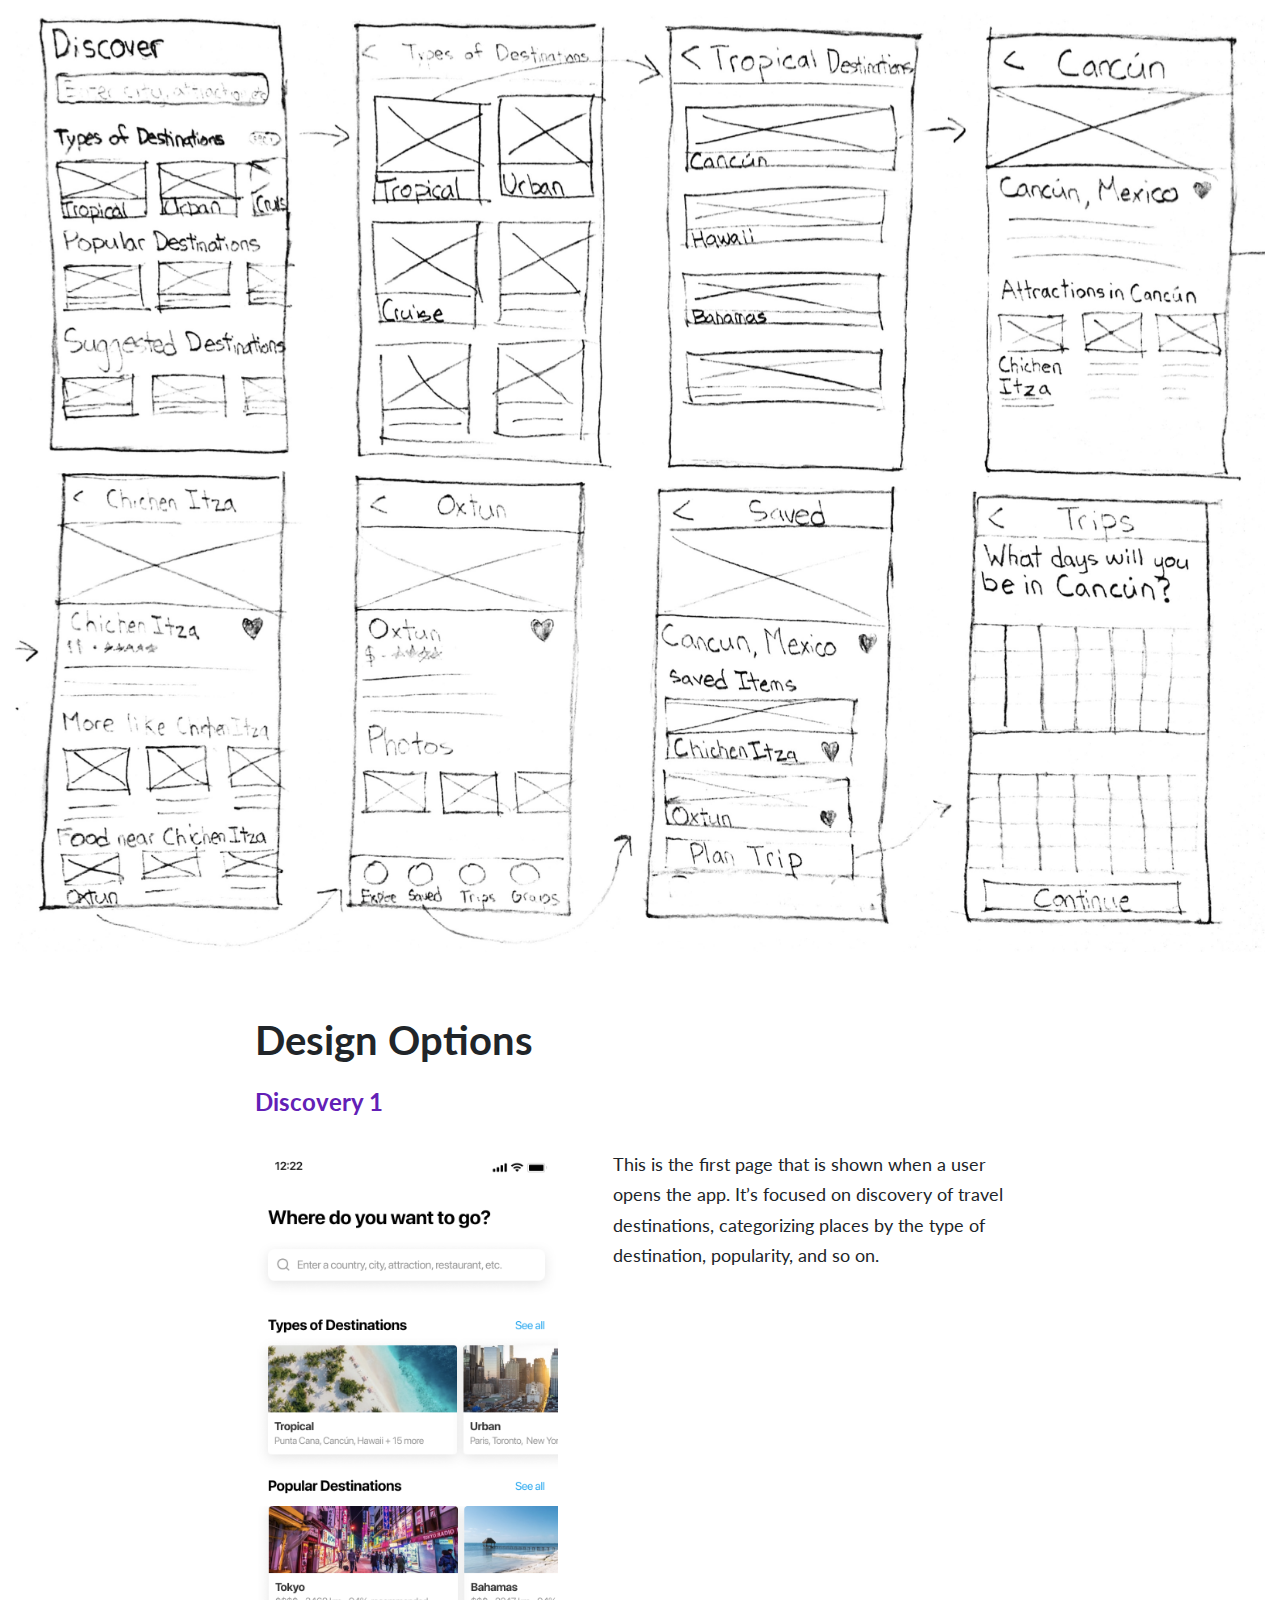
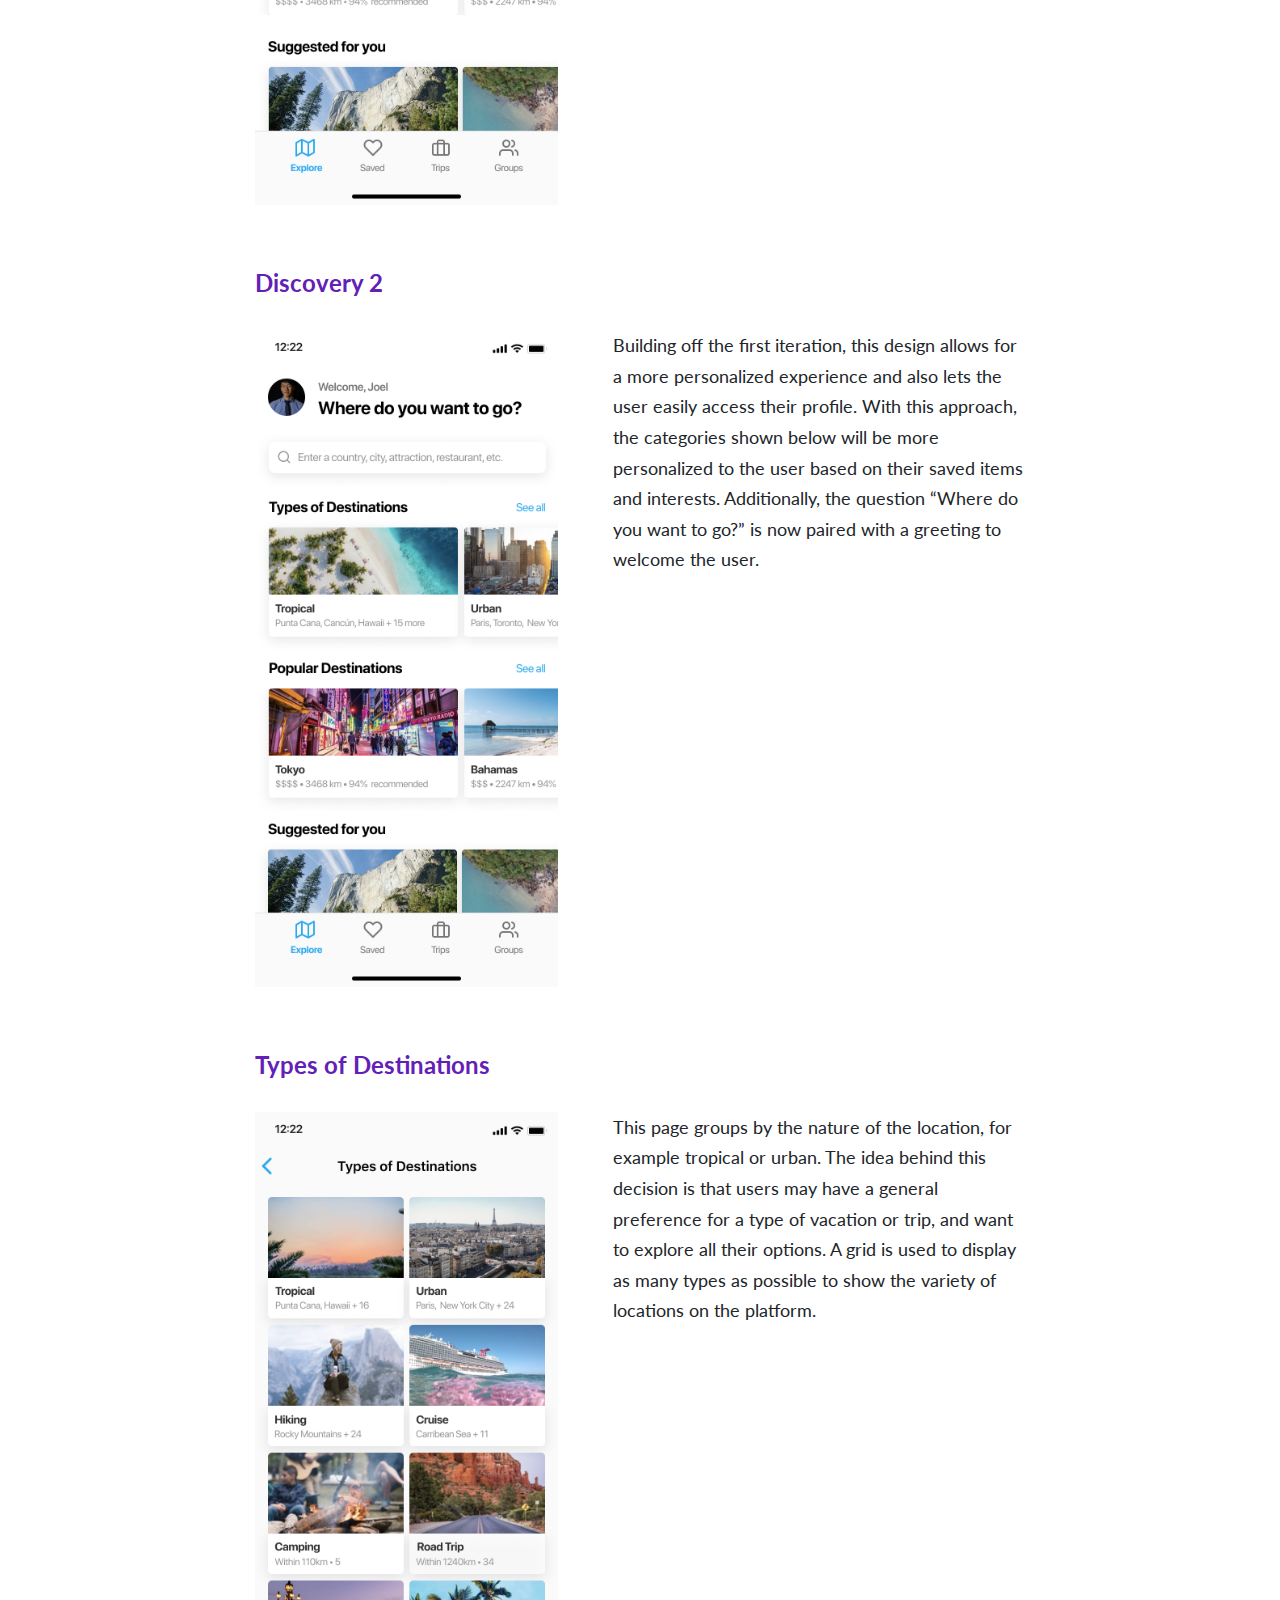
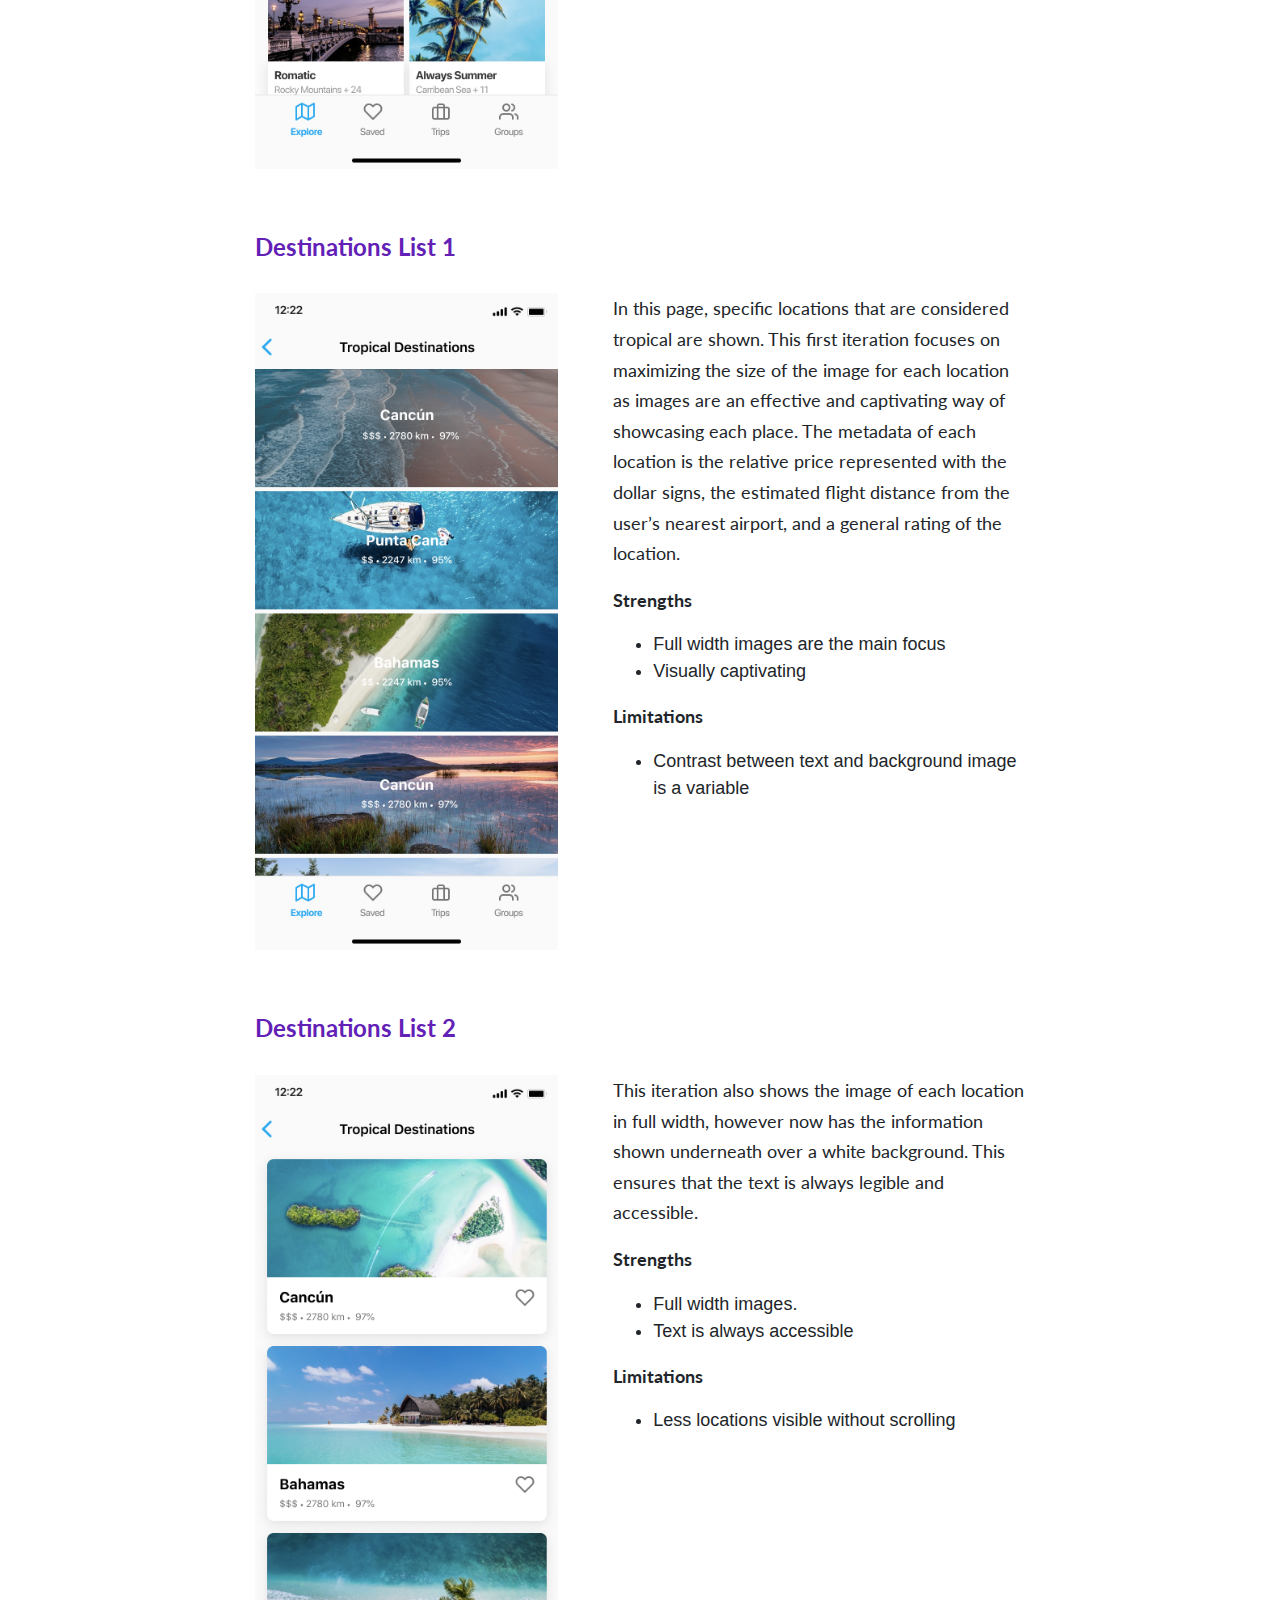
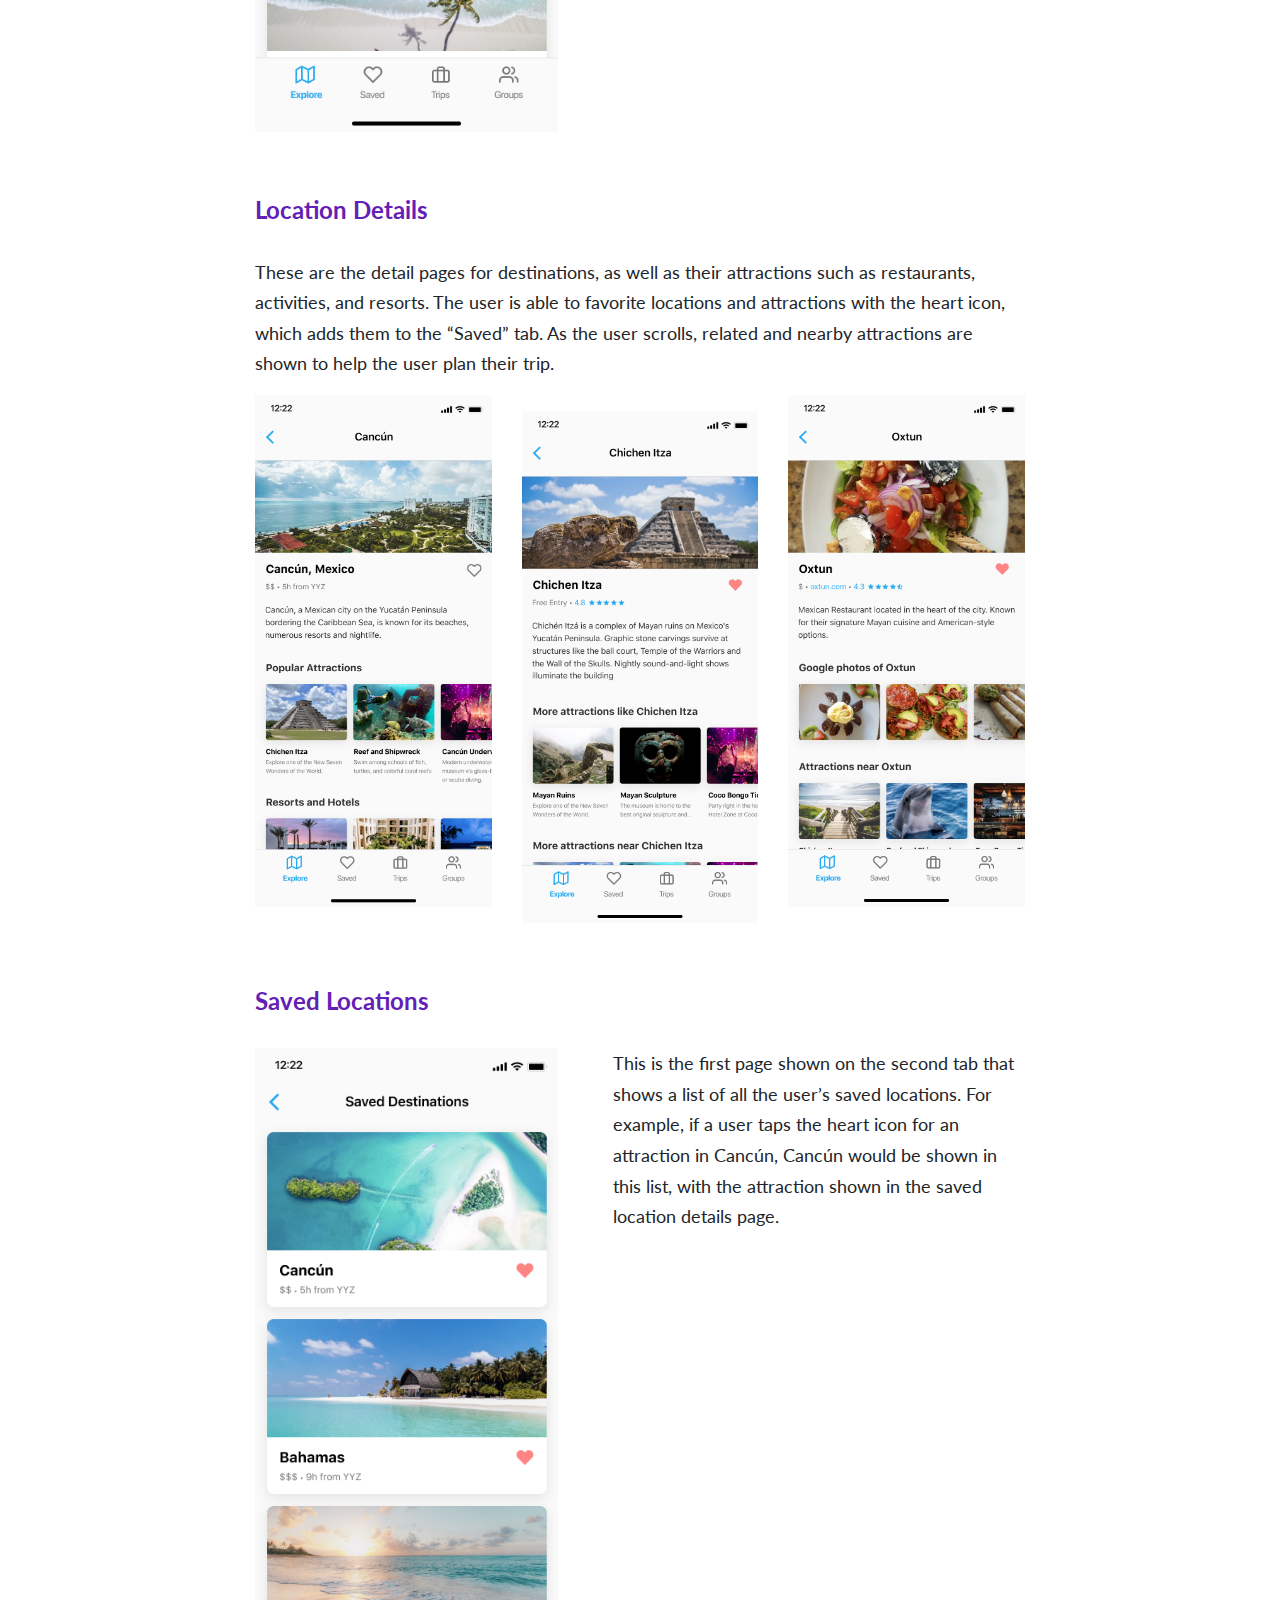
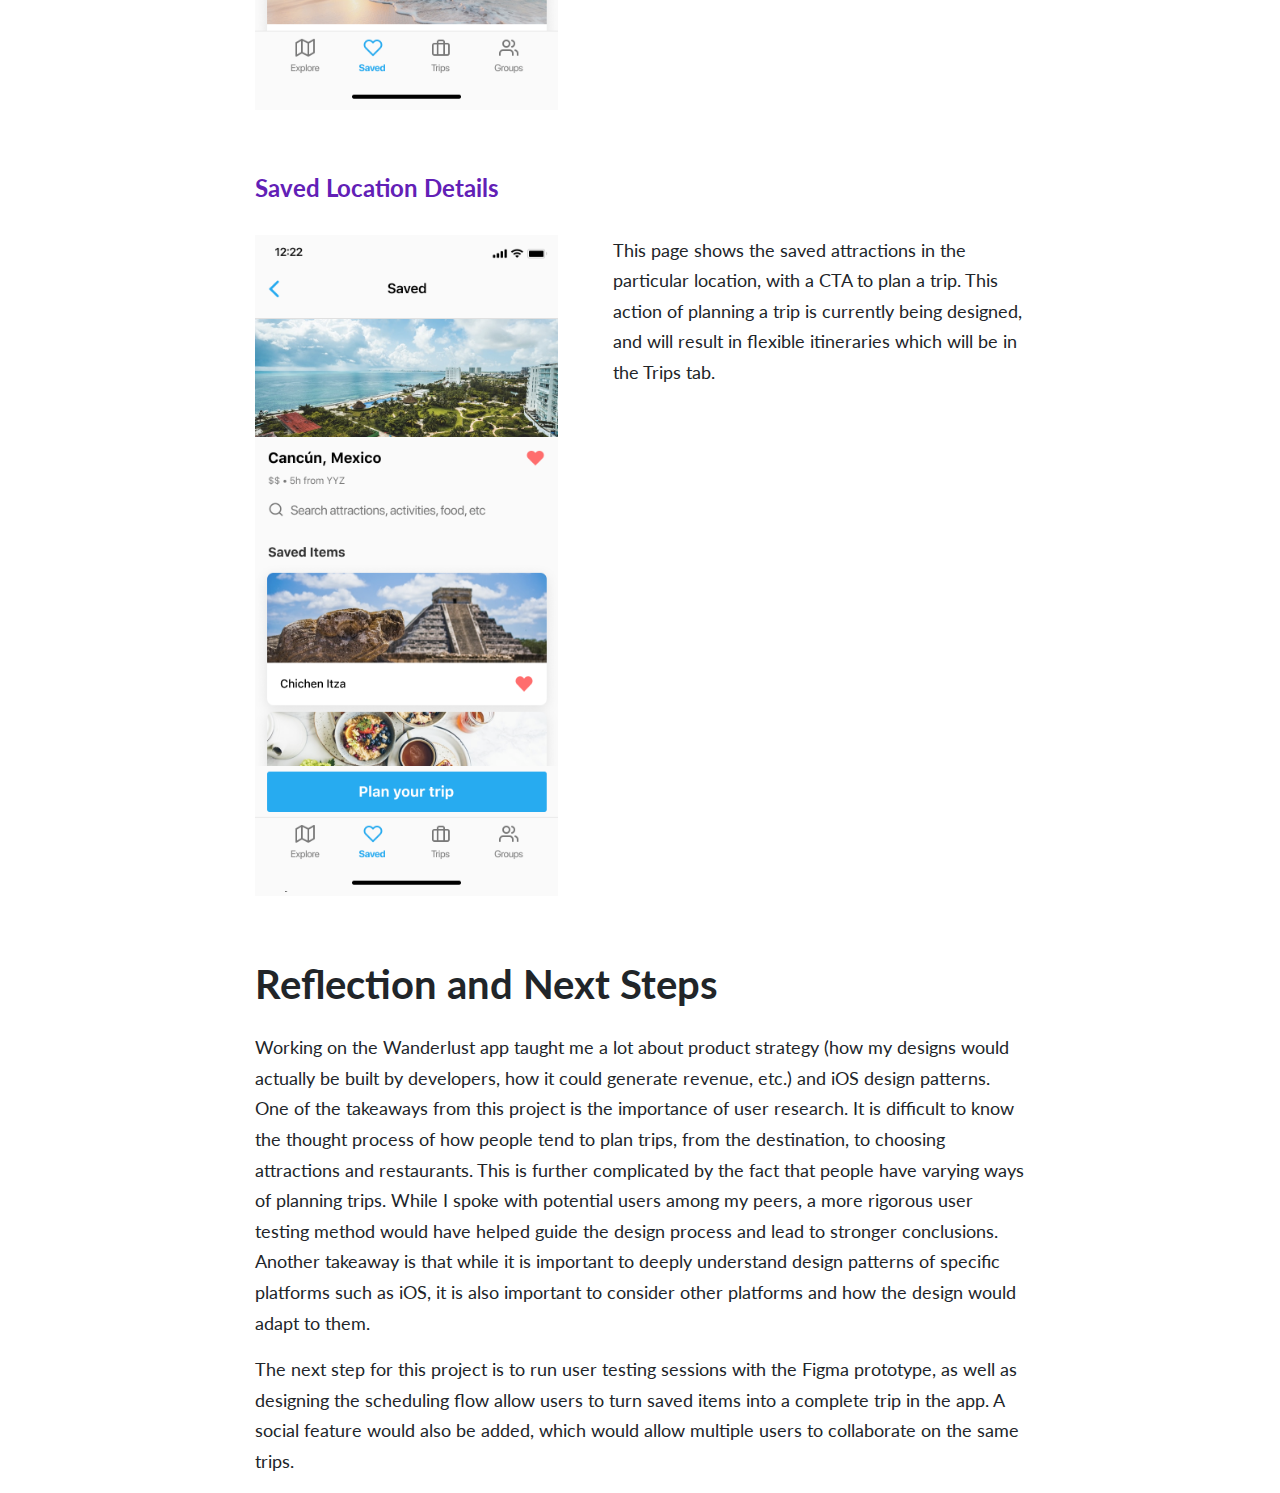
==== commit 57e64941: "mobile fixes" ====
--- a/wanderlust.html
+++ b/wanderlust.html
@@ -36,13 +36,13 @@
           <li>Do you make itineraries or loose schedules when on trips? How accurately do you follow them?</li>
         </ul>
         <p>The takeaways of these questions were mainly in two categories: discovery and scheduling. While some travelers have a set destination in mind, many find themselves searching for the perfect destination that will give them just the experience they are looking for—this process requires long hours of searching through Google to find and narrow down the candidates. Additionally, scheduling and creating itineraries for these trips is tedious, and these schedules are often ineffective due to unpredictable factors such as time and travel.</p>
-        <h4 class="color-purple spacing-top--sm">Problem 1: Discovery</h4>
+        <h4 class="color-purple spacing-top--sm spacing-bottom-xs">Problem 1: Discovery</h4>
         <ul>
           <li>People may have an idea or a desire to go to a certain place, but not know what attractions or activities that place has to offer.</li>
           <li>People may know what kind of destination they want to visit, for example tropical or urban locations, but not know the top options in these categories</li>
           <li>It’s difficult to search for possible destinations given constraints such as budget, location and travel distance, desired experience, etc.</li>
         </ul>
-        <h4 class="color-purple spacing-top--sm">Problem 2: Scheduling</h4>
+        <h4 class="color-purple spacing-top--sm spacing-bottom-xs">Problem 2: Scheduling</h4>
         <ul>
           <li>
             Planning is time consuming, and set schedules are often not followed because of unpredictable factors such as time
@@ -56,7 +56,7 @@
         <p>To help users find destinations they would love, and make the planning process easier and more flexible.</p>
         <p><b>KPIs:</b> Number of trips created, number of destinations saved, in-app surveys (how accurately did you follow the itinerary?)</p>
         <h3>Competitive Analysis</h3>
-        <h4 class="color-purple spacing-bottom--sm">Trip Advisor</h4>
+        <h4 class="color-purple spacing-bottom--sm">TripAdvisor</h4>
         <div class="row">
           <div class="col-md-6">
             <img src="images/tripadvisor.png" alt="" class ="project-image">
@@ -201,7 +201,7 @@
             <p>This page shows the saved attractions in the particular location, with a CTA to plan a trip. This action of planning a trip is currently being designed, and will result in flexible itineraries which will be in the Trips tab.</p>
           </div> 
         </div>
-        <h3 class="spacing-top--md">Reflection and Next Steps</h3>
+        <h3>Reflection and Next Steps</h3>
         <p>Working on the Wanderlust app taught me a lot about product strategy (how my designs would actually be built by developers, how it could generate revenue, etc.) and iOS design patterns. One of the takeaways from this project is the importance of user research. It is difficult to know the thought process of how people tend to plan trips, from the destination, to choosing attractions and restaurants. This is further complicated by the fact that people have varying ways of planning trips. While I spoke with potential users among my peers, a more rigorous user testing method would have helped guide the design process and lead to stronger conclusions. Another takeaway is that while it is important to deeply understand design patterns of specific platforms such as iOS, it is also important to consider other platforms and how the design would adapt to them.</p>
         <p>The next step for this project is to run user testing sessions with the Figma prototype, as well as designing the scheduling flow allow users to turn saved items into a complete trip in the app. A social feature would also be added, which would allow multiple users to collaborate on the same trips.</p>
       </div>
--- a/style/project.css
+++ b/style/project.css
@@ -32,6 +32,7 @@
 
 p {
   font-size: 18px;
+  line-height: 1.7;
 }
 
 .container {
@@ -55,6 +56,10 @@
 
 .spacing-top--lg {
 	margin-top: 128px;
+}
+
+.spacing-bottom-xs {
+	margin-bottom: 16px;
 }
 
 .spacing-bottom--sm {
@@ -114,6 +119,31 @@
   margin-bottom: 16px;
 }
 
+@media(max-width: 575px) {
+	h1 {
+		font-size: 40px;
+	}
+
+	.intro__subtitle {
+		font-size: 18px;
+	}
+
+	.intro__detail {
+  		font-size: 15px;
+  		margin-bottom: 12px;
+	}
+
+	h3 {
+		font-size: 32px;
+	}
+
+	p,
+	li {
+		font-size: 16px;
+		line-height: 1.8;
+	}
+}
+
 .project__link {
 	padding-top: 6px;
 	padding-bottom: 6px;
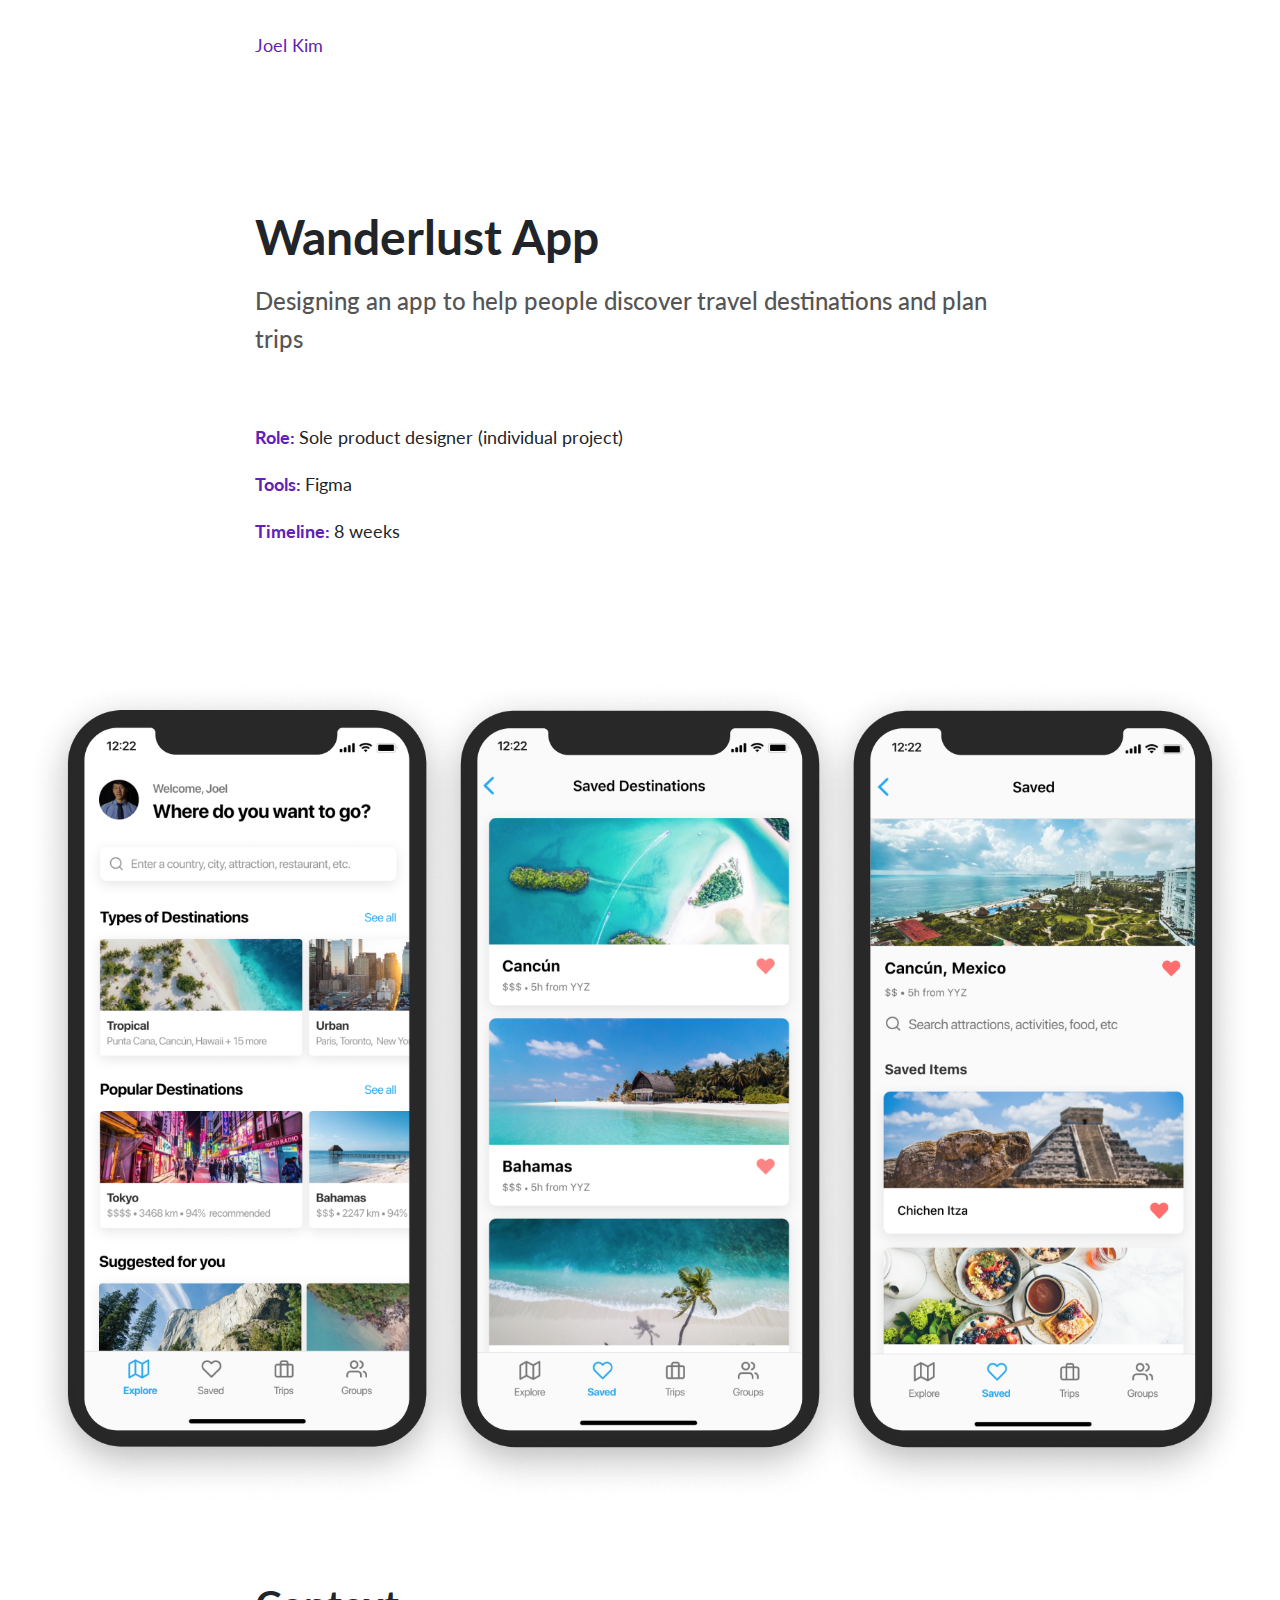
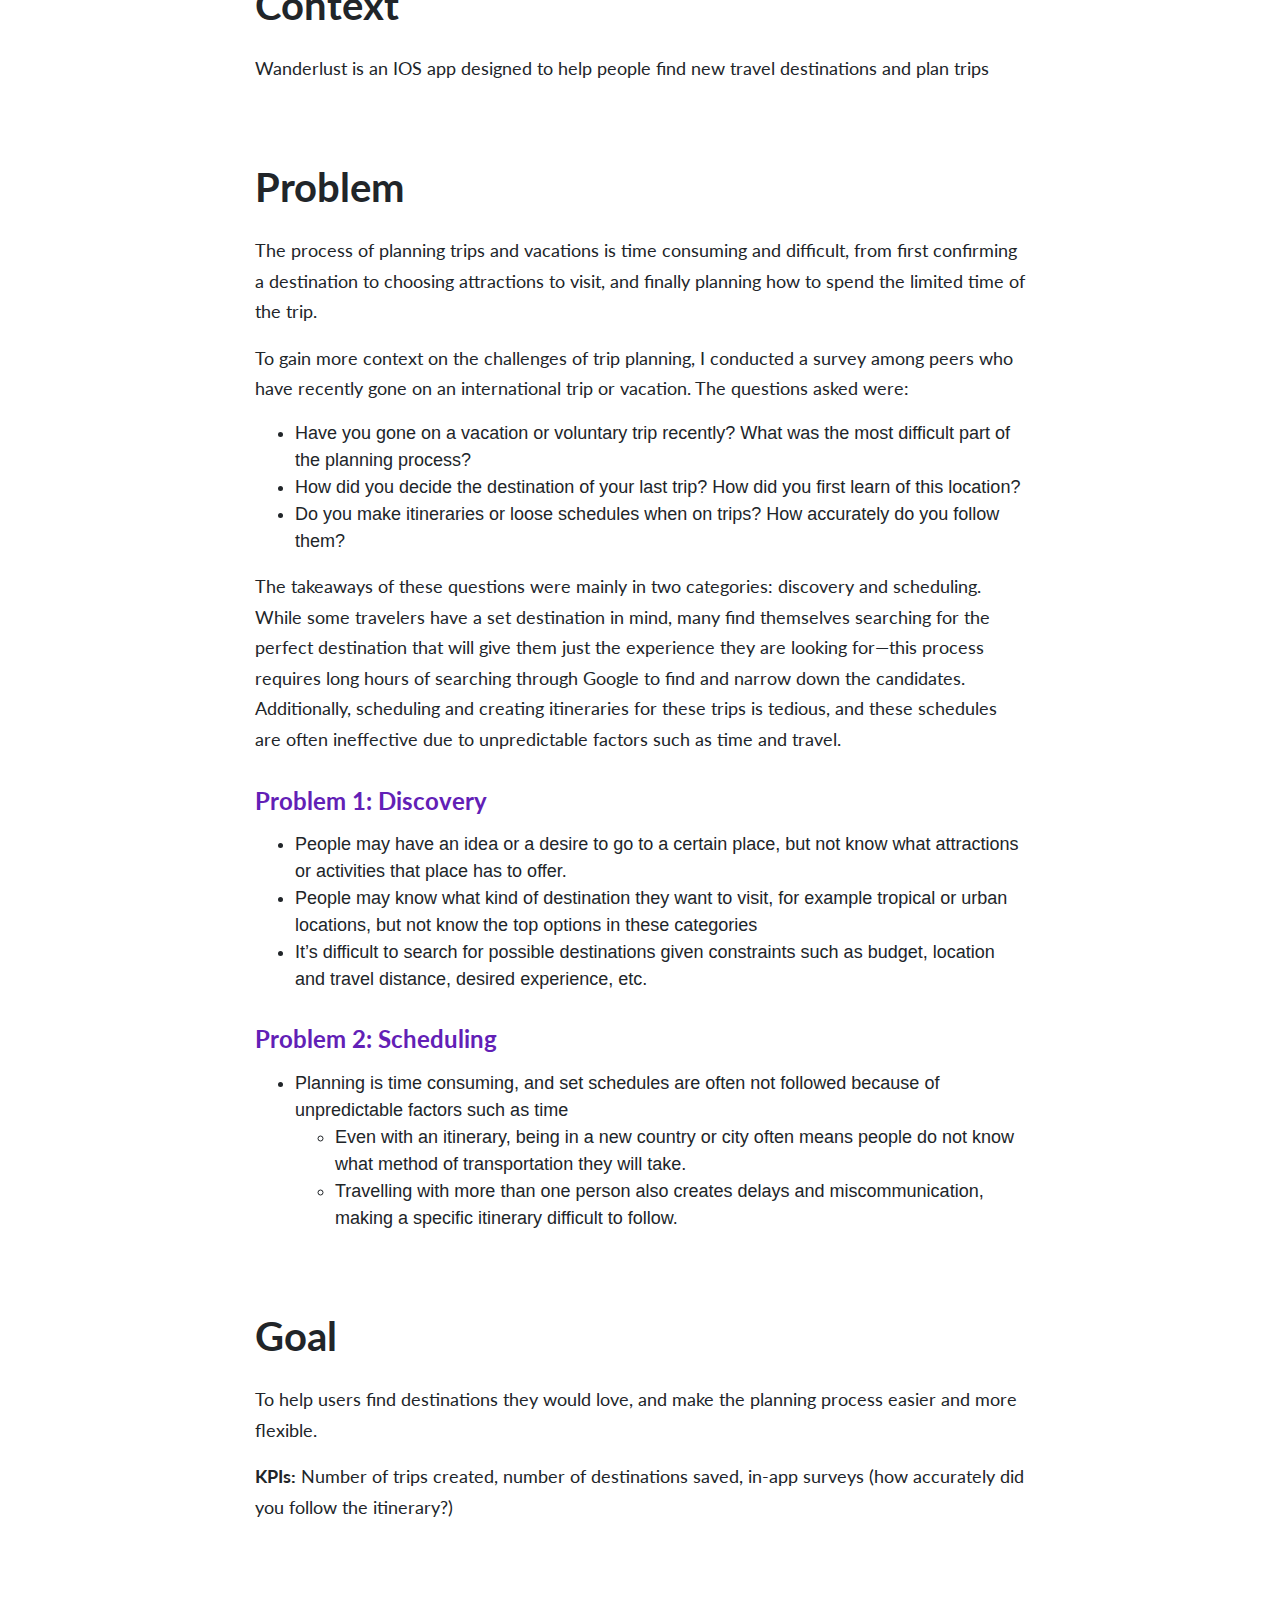
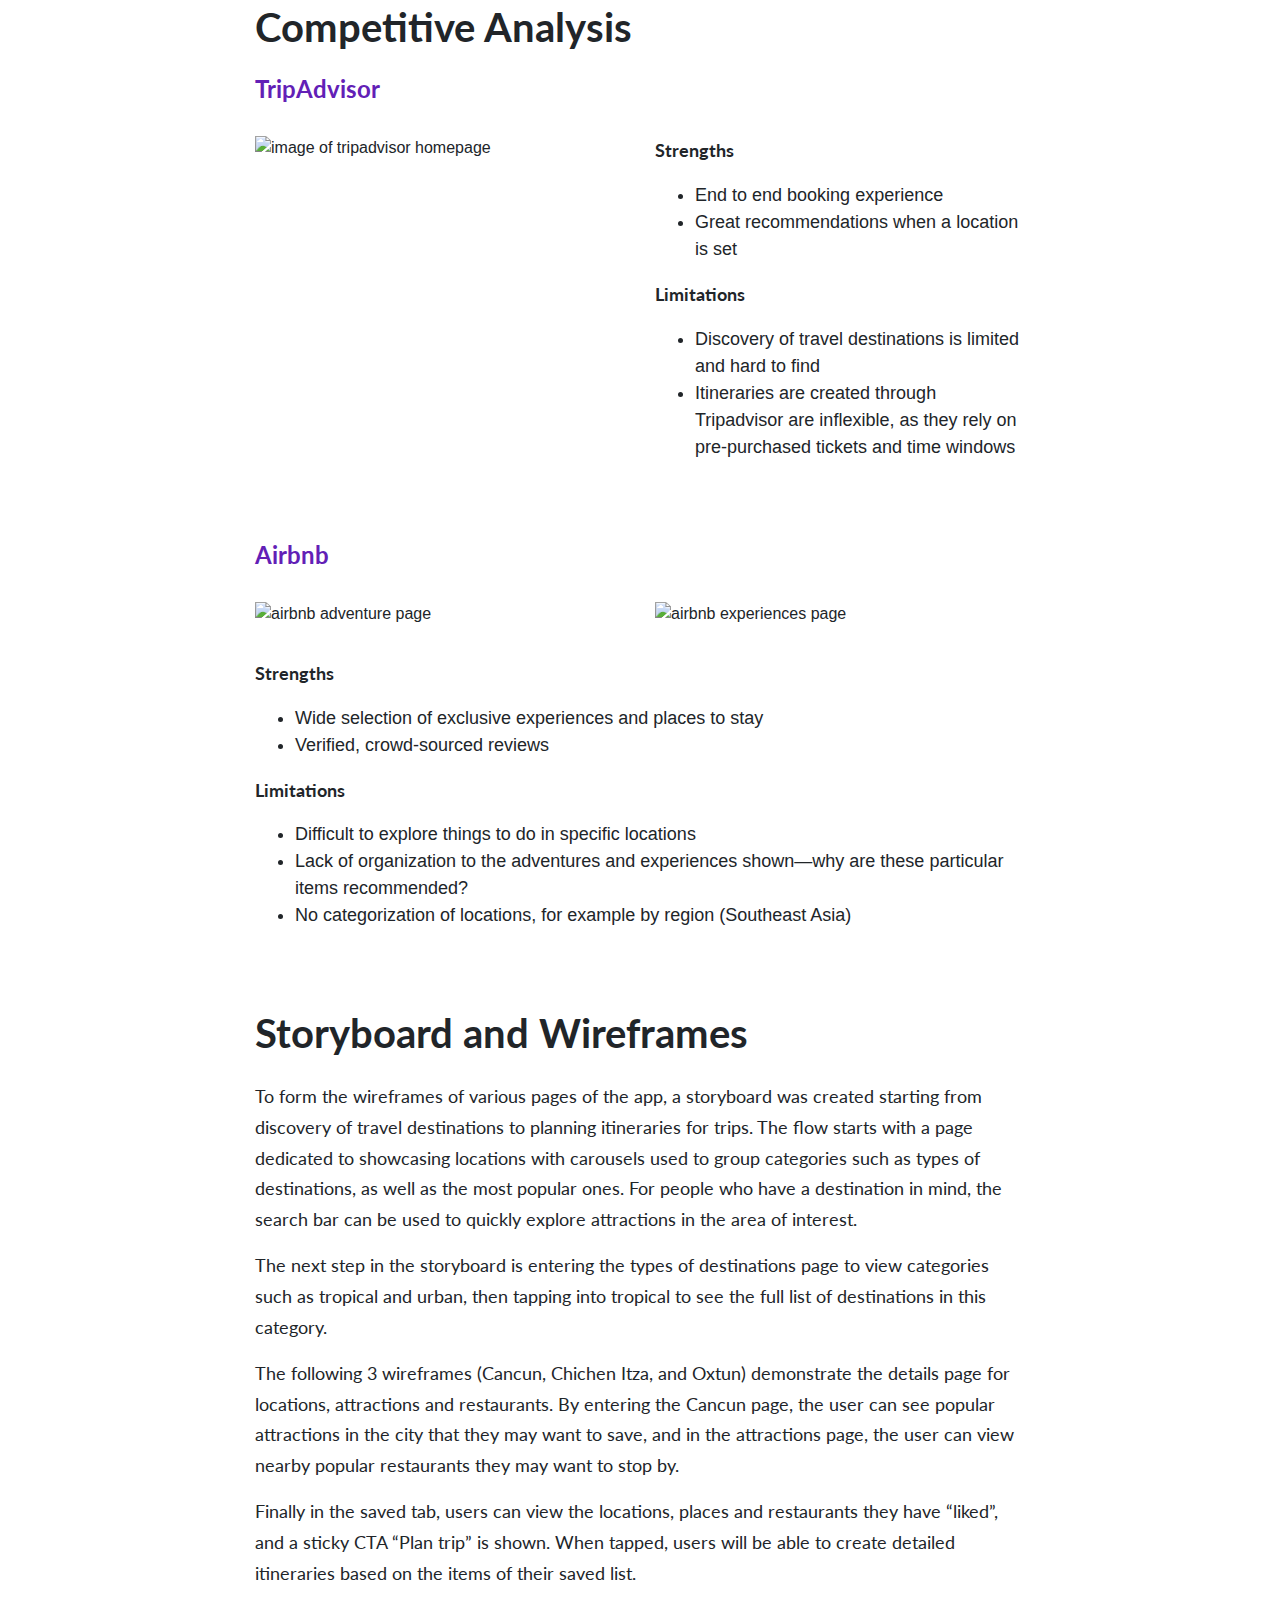
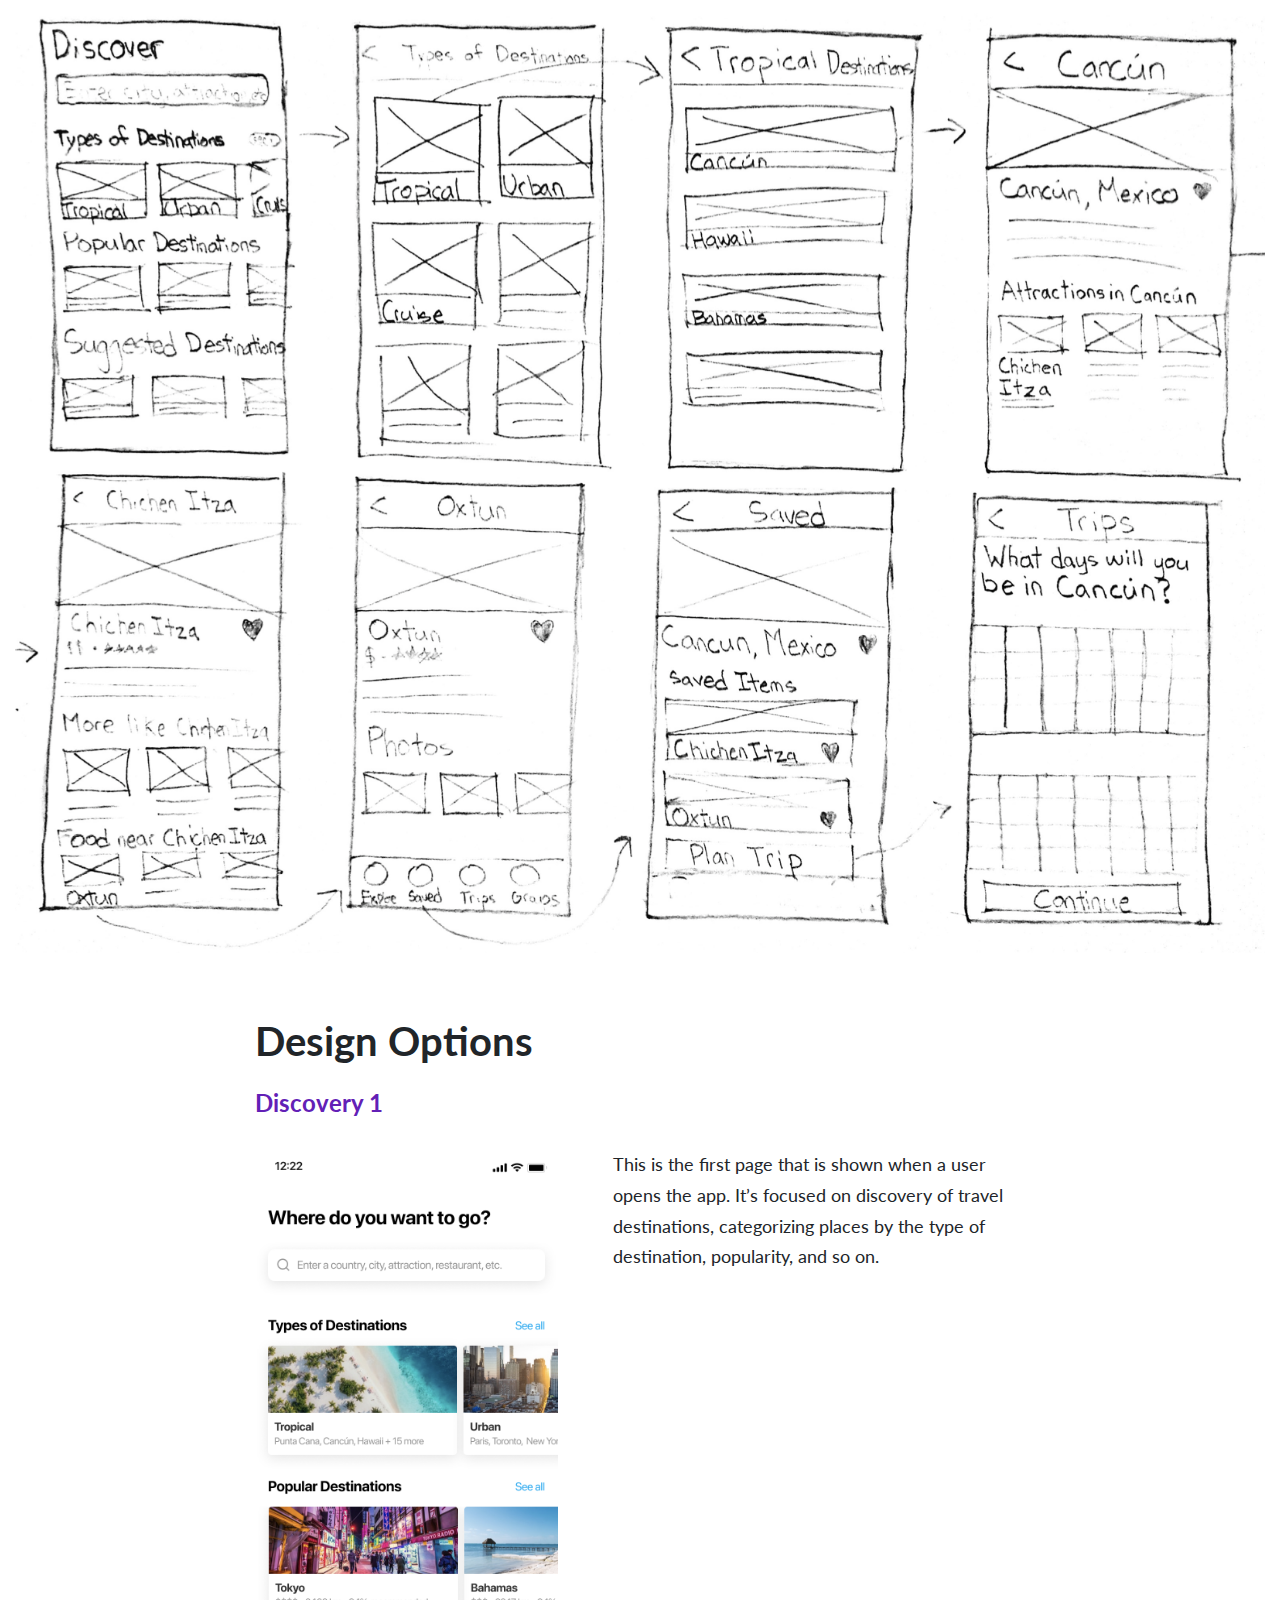
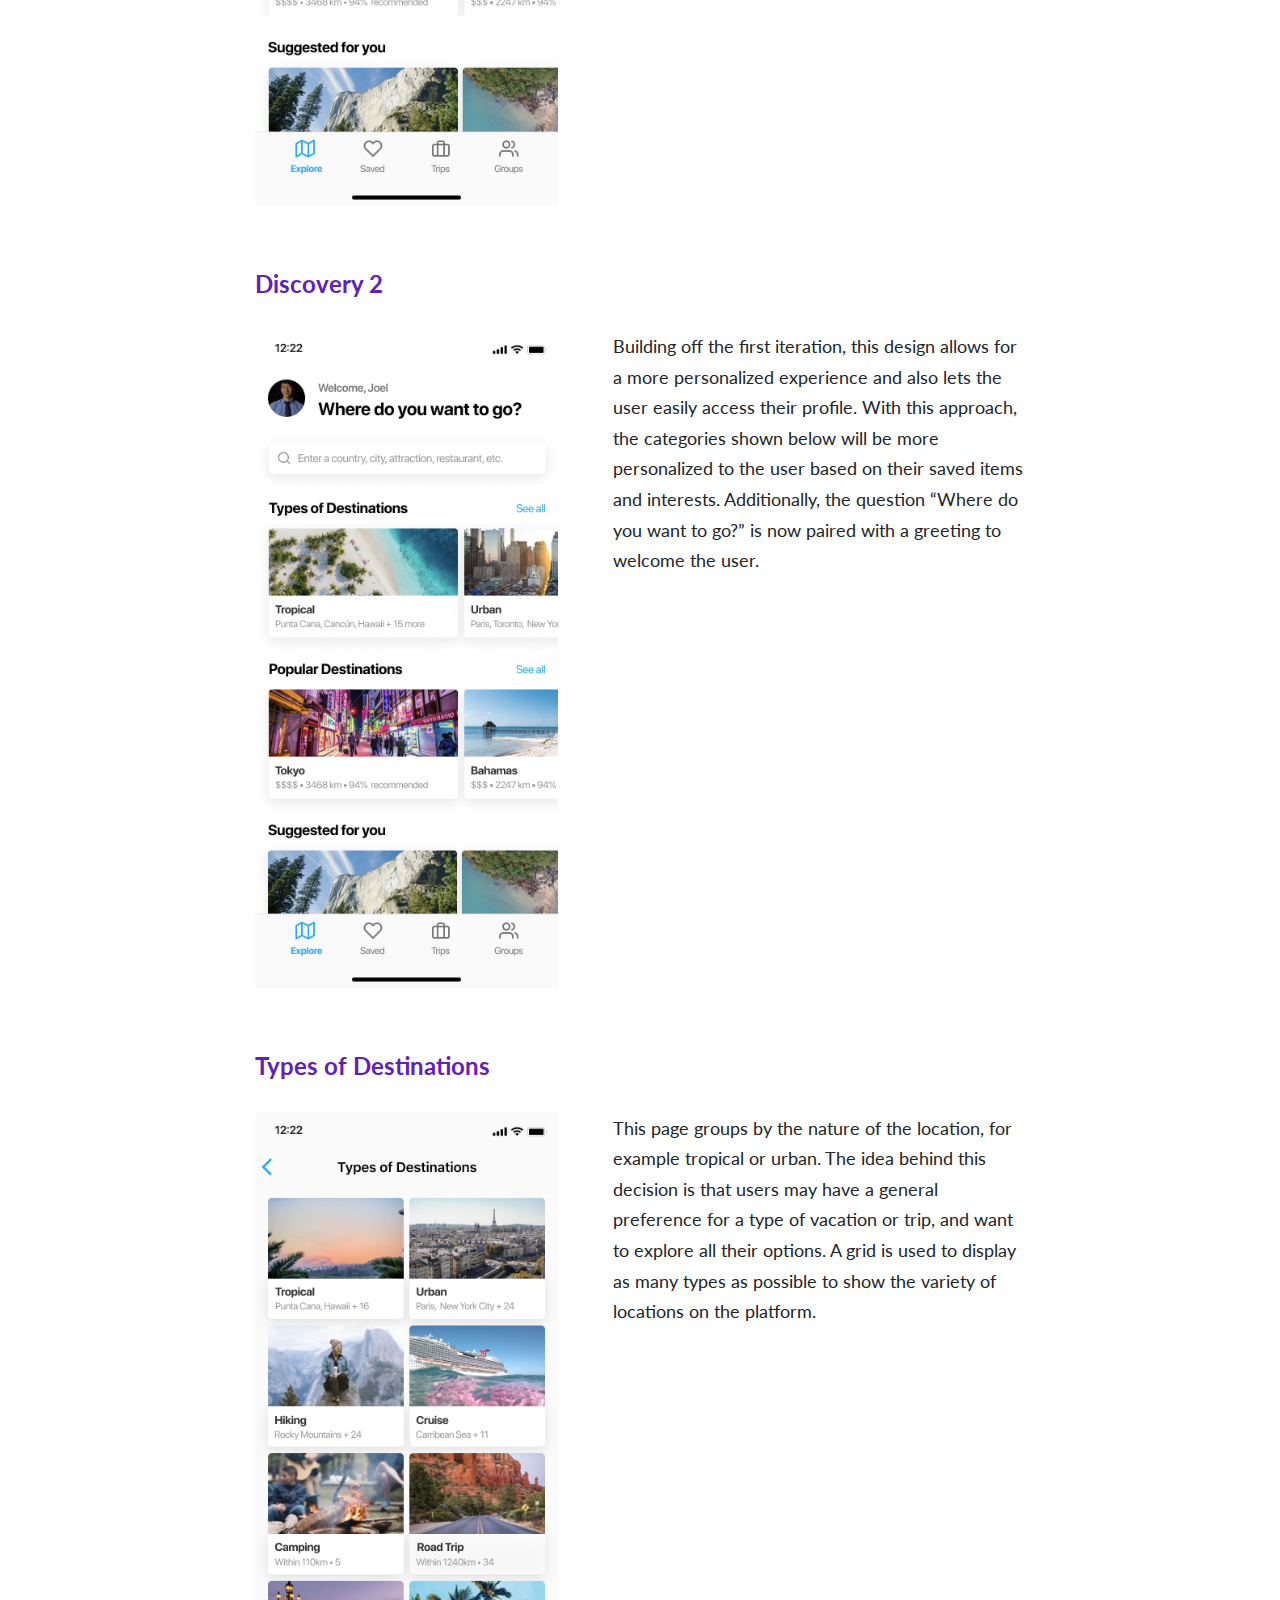
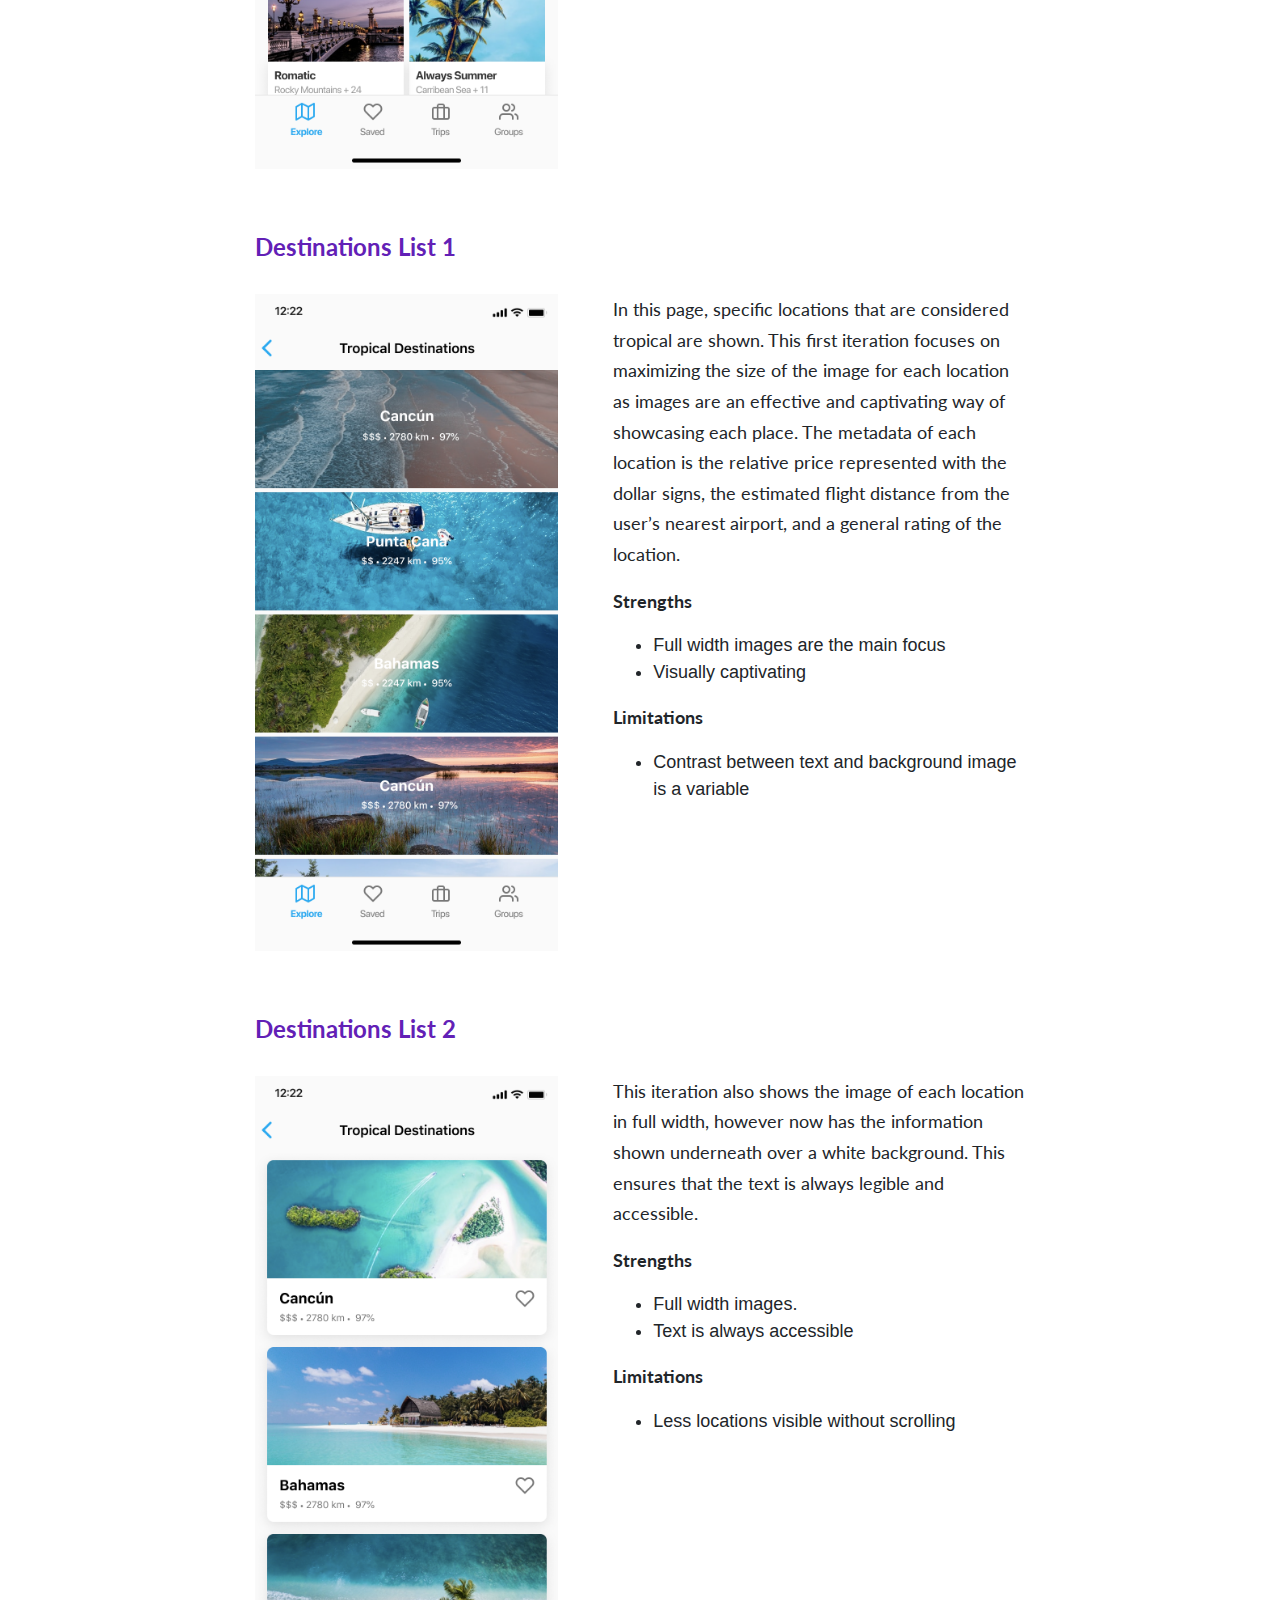
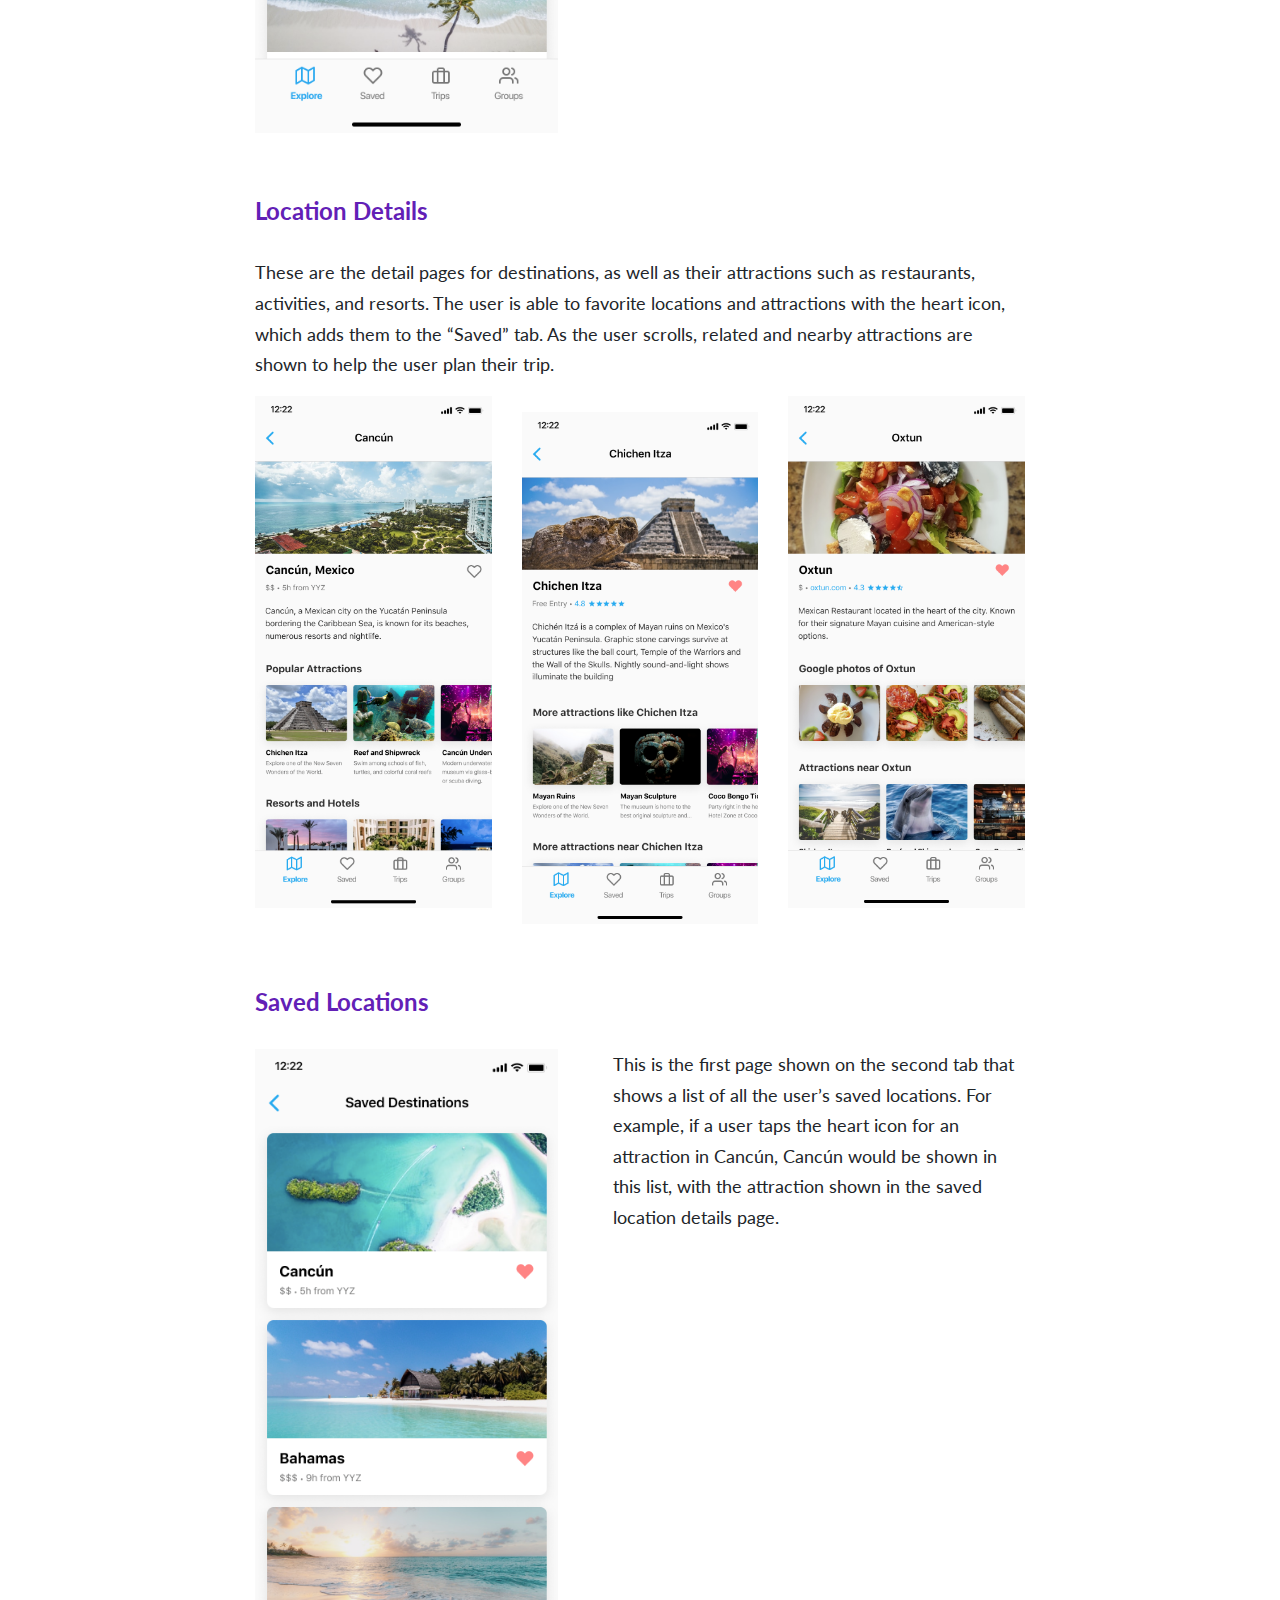
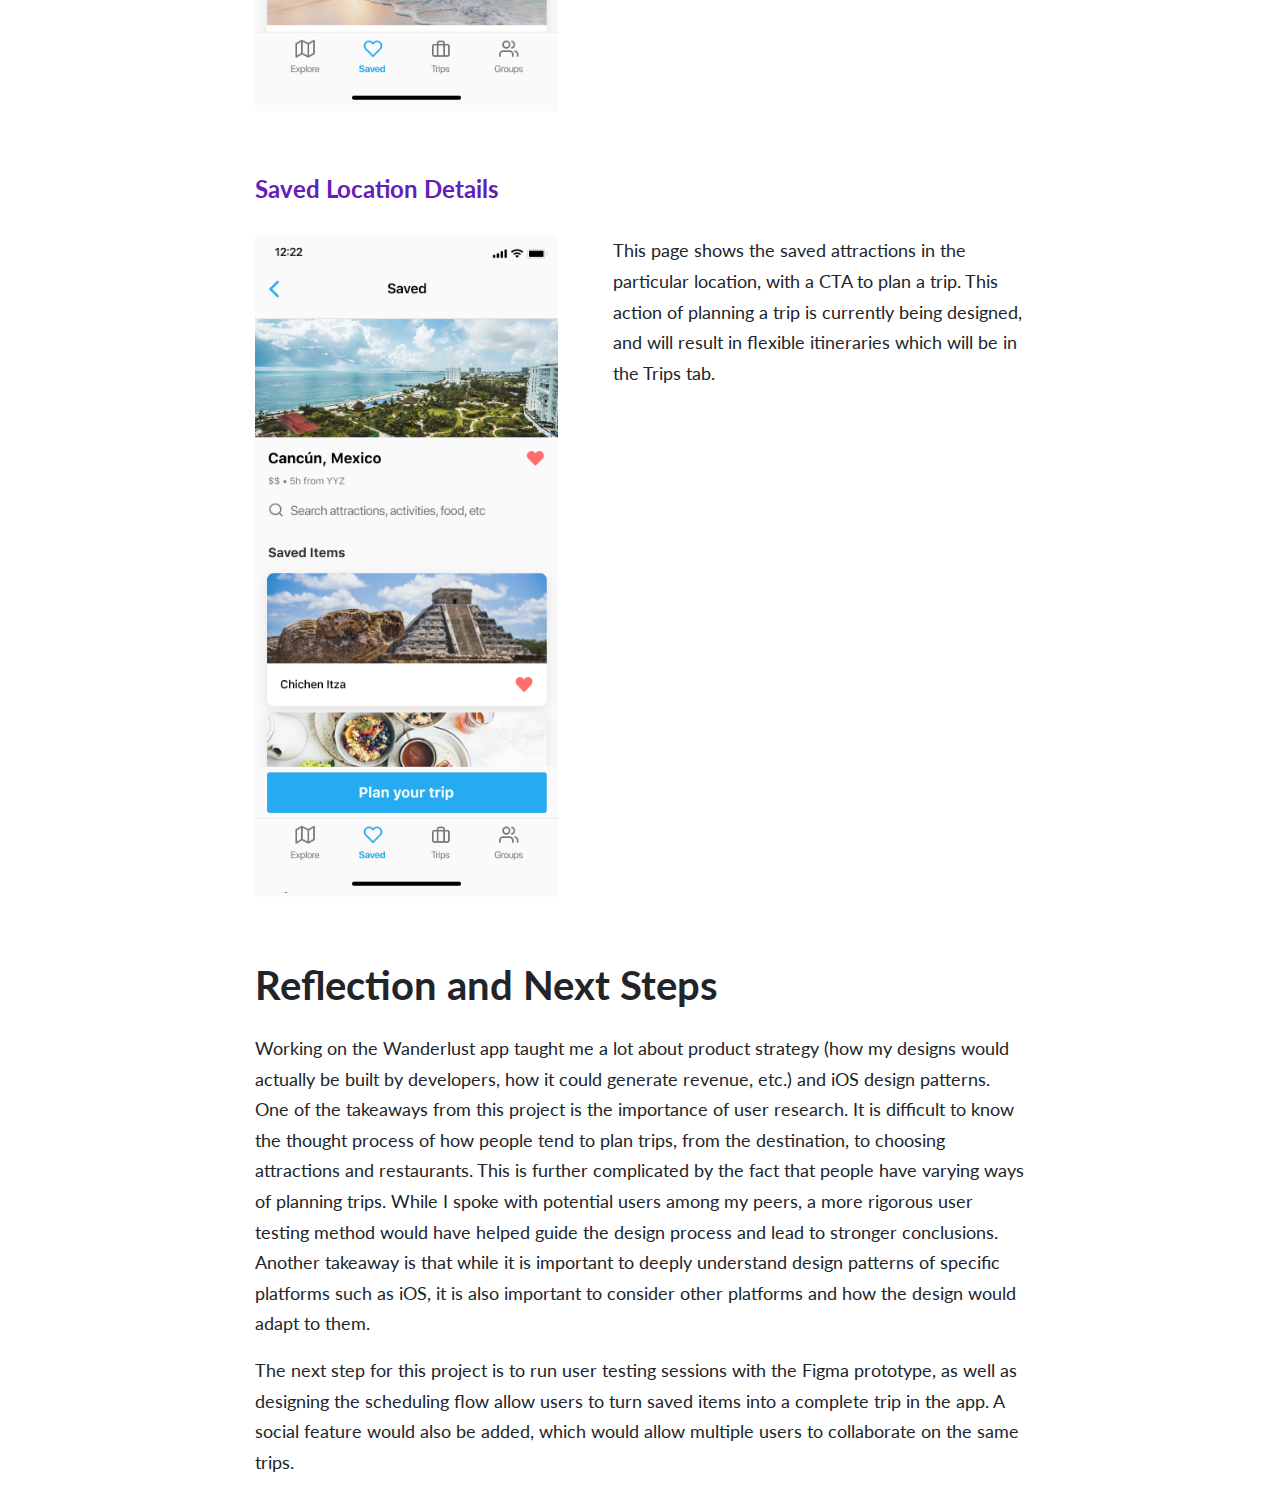
==== commit b17a279b: "image fix" ====
--- a/wanderlust.html
+++ b/wanderlust.html
@@ -59,7 +59,7 @@
         <h4 class="color-purple spacing-bottom--sm">TripAdvisor</h4>
         <div class="row">
           <div class="col-md-6">
-            <img src="images/tripadvisor.png" alt="" class ="project-image">
+            <img src="images/tripadvisor.png" alt="image of tripadvisor homepage" class ="project-image">
           </div>
           <div class="col-md-6">
             <p><b>Strengths</b></p>
@@ -77,10 +77,10 @@
         <h4 class="color-purple spacing-top--md spacing-bottom--sm">Airbnb</h4>
         <div class="row">
           <div class="col-md-6">
-            <img src="images/airbnb-adventures.png" alt="" class="project-image">
-          </div>
-          <div class="col-md-6">
-            <img src="images/airbnb-experiences.png" alt="" class="project-image">
+            <img src="images/airbnb-adventures.png" alt="airbnb adventure page" class="project-image">
+          </div>
+          <div class="col-md-6">
+            <img src="images/airbnb-experiences.png" alt="airbnb experiences page" class="project-image">
           </div>
         </div>
         <p class="spacing-top--sm"><b>Strengths</b></p>
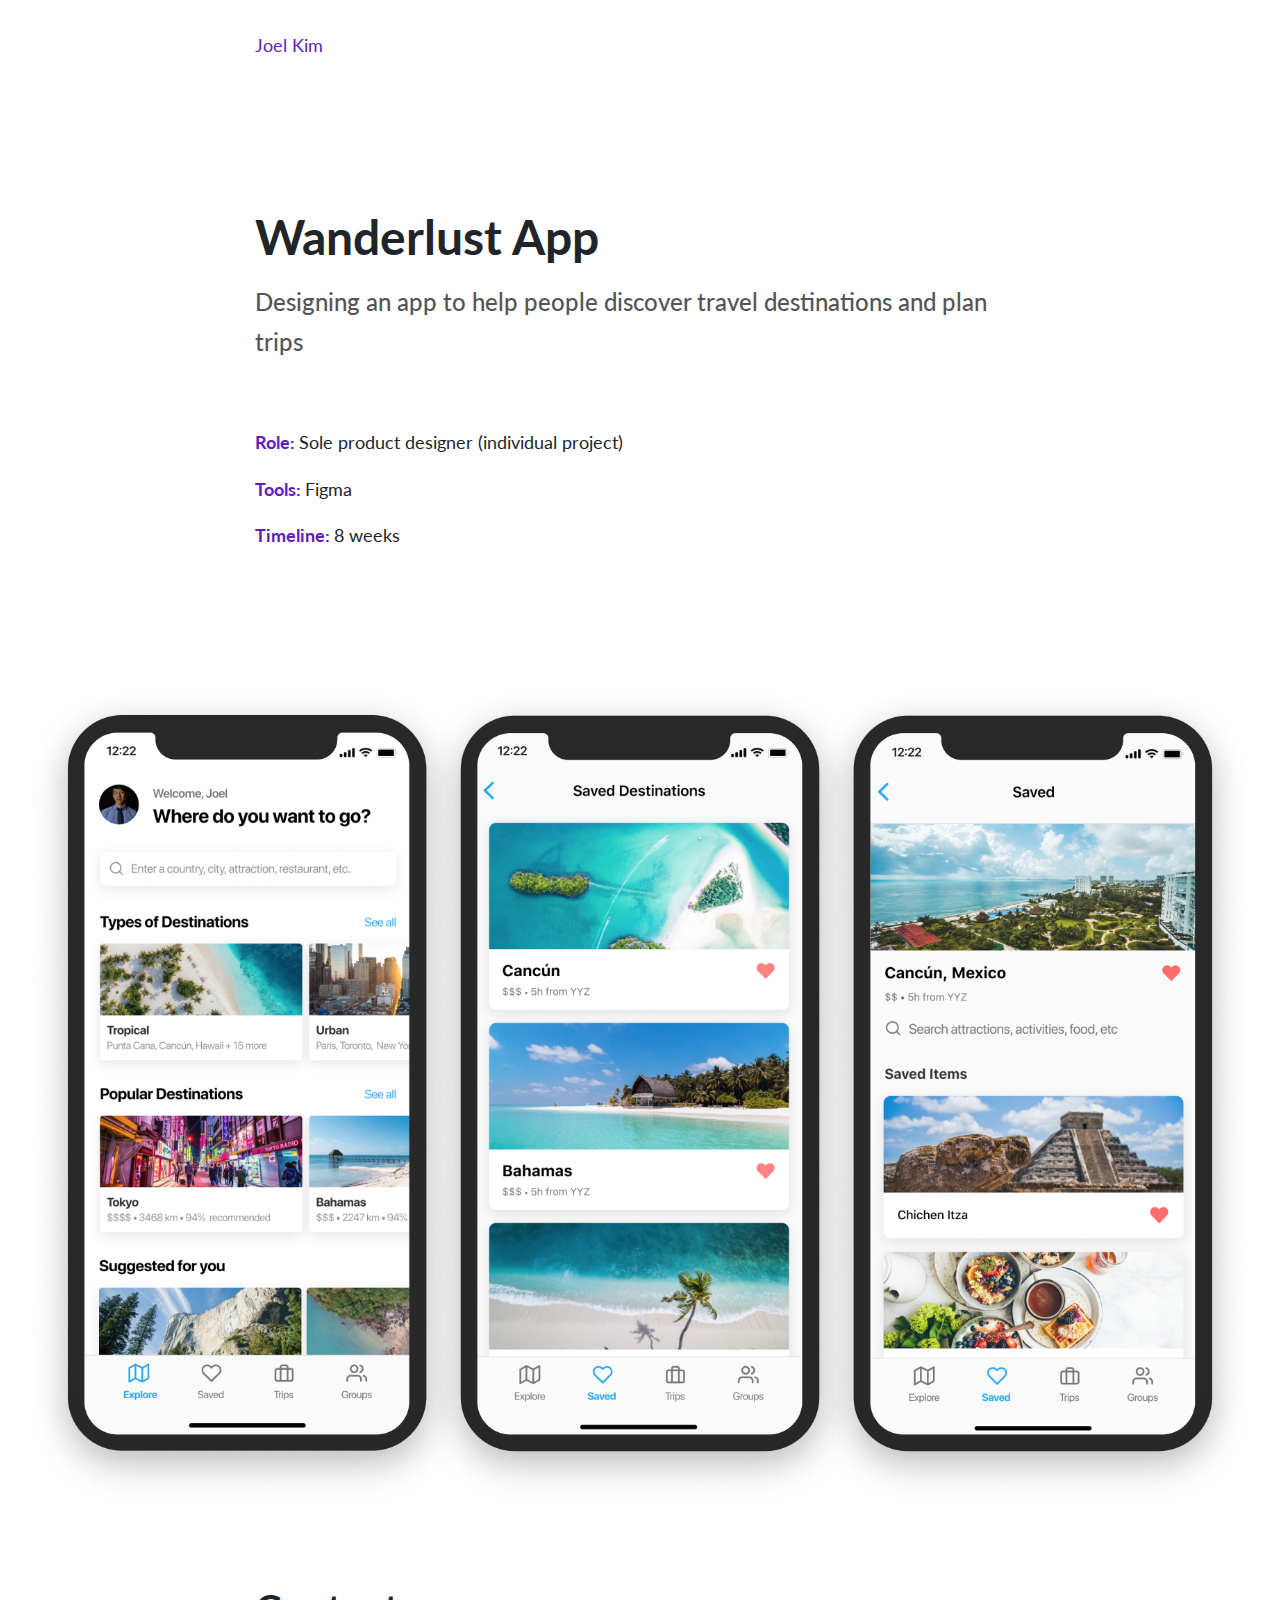
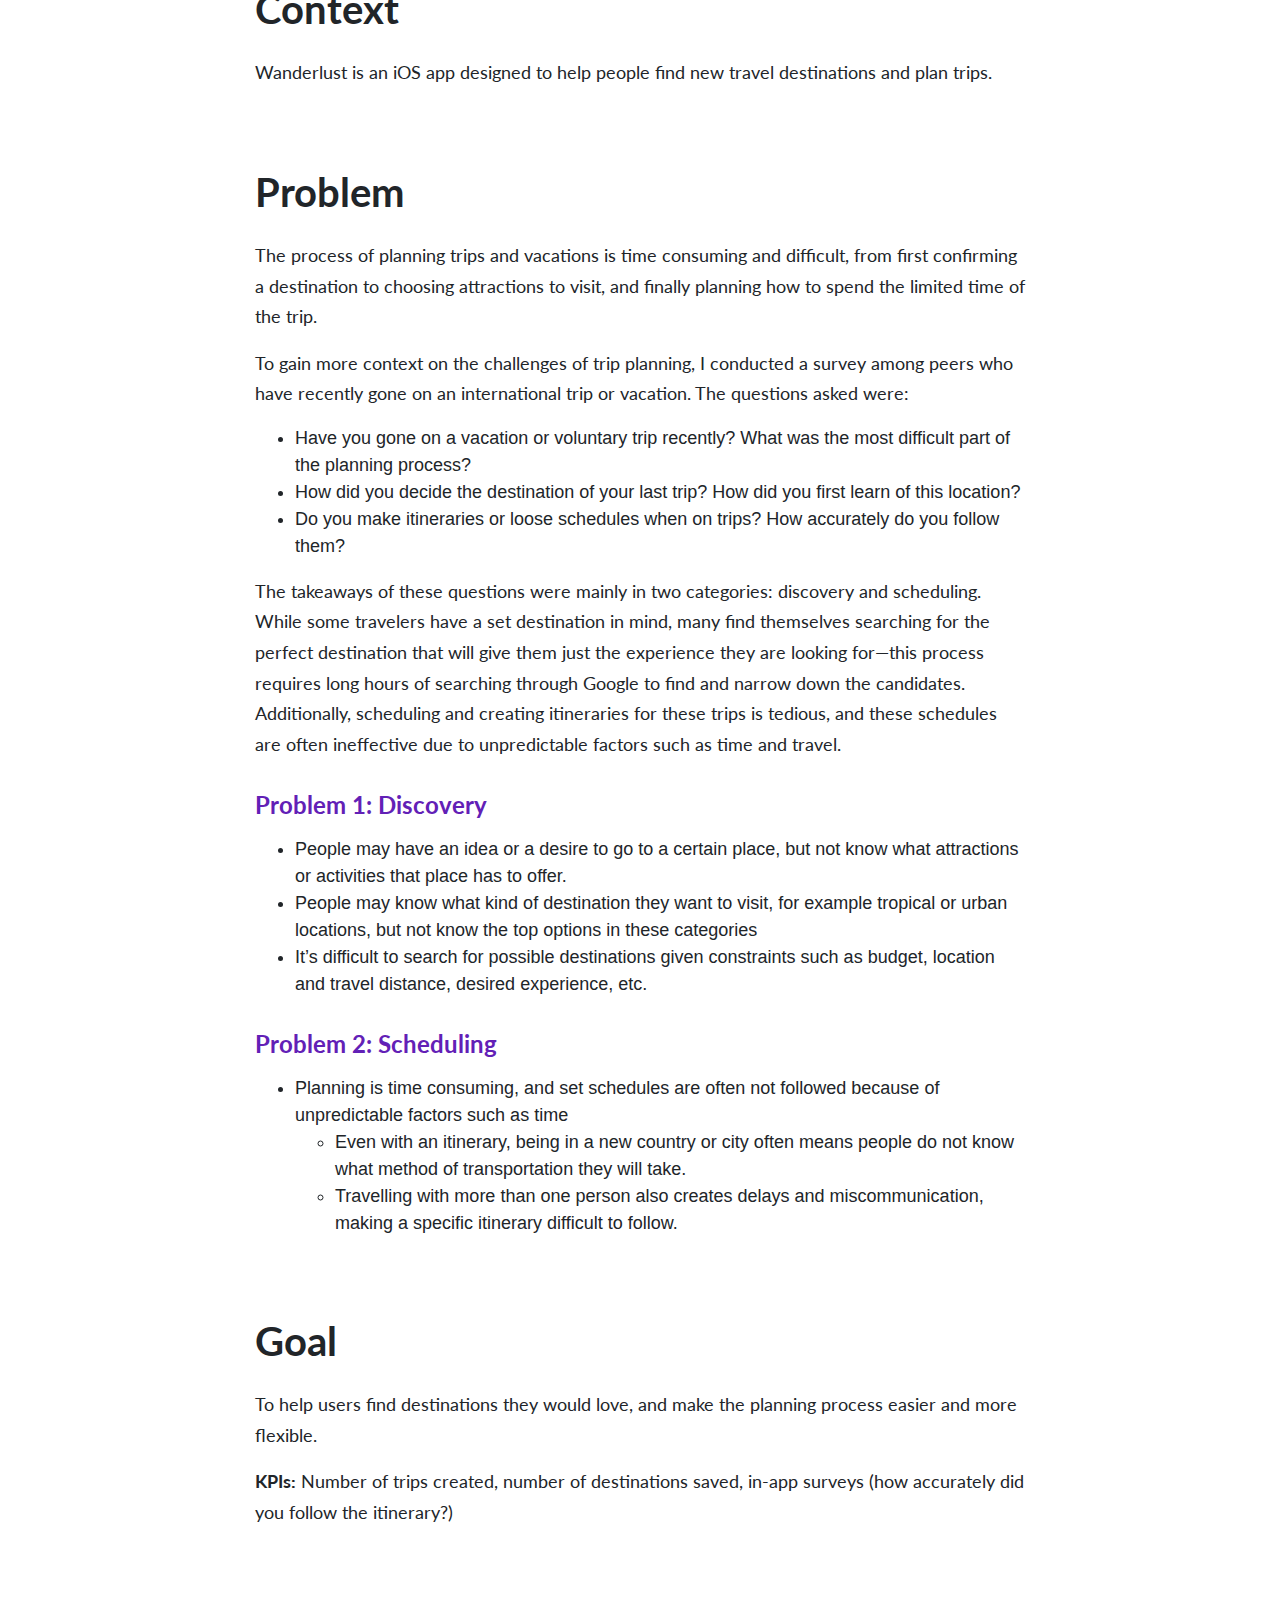
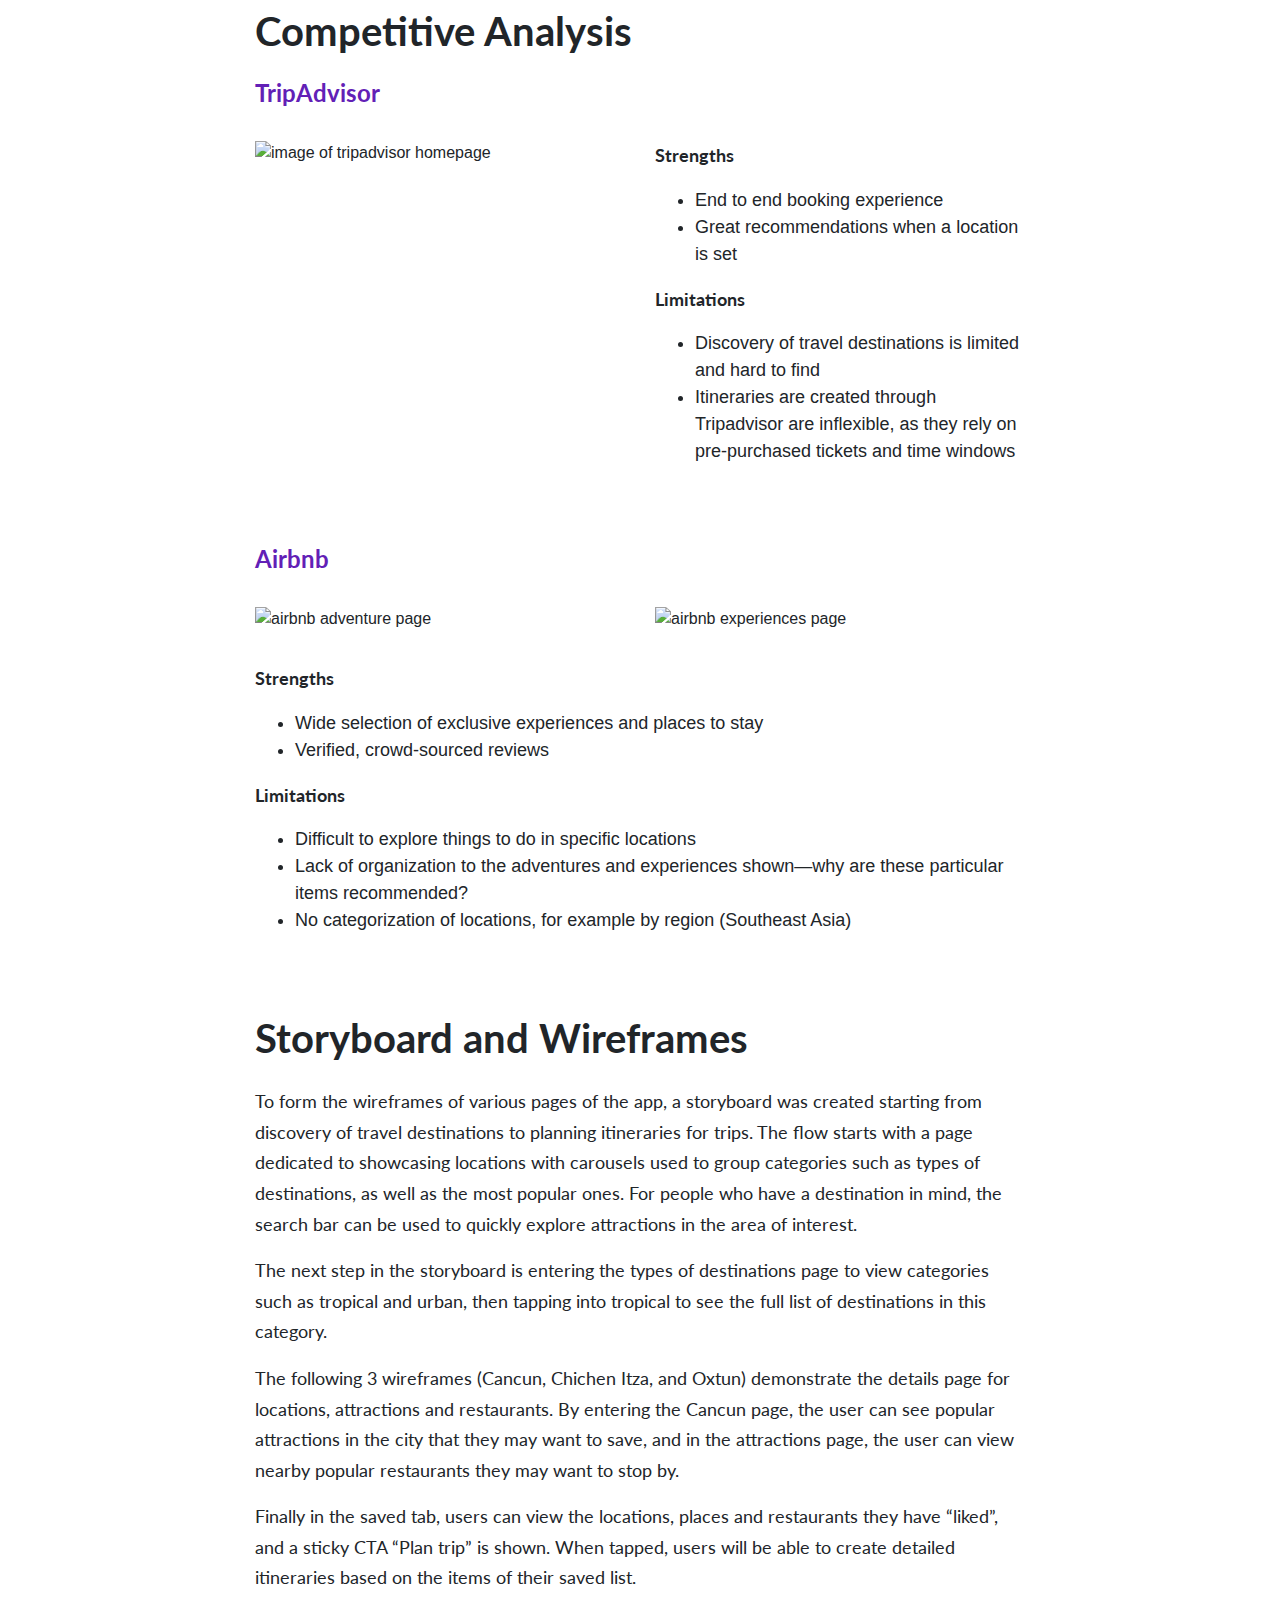
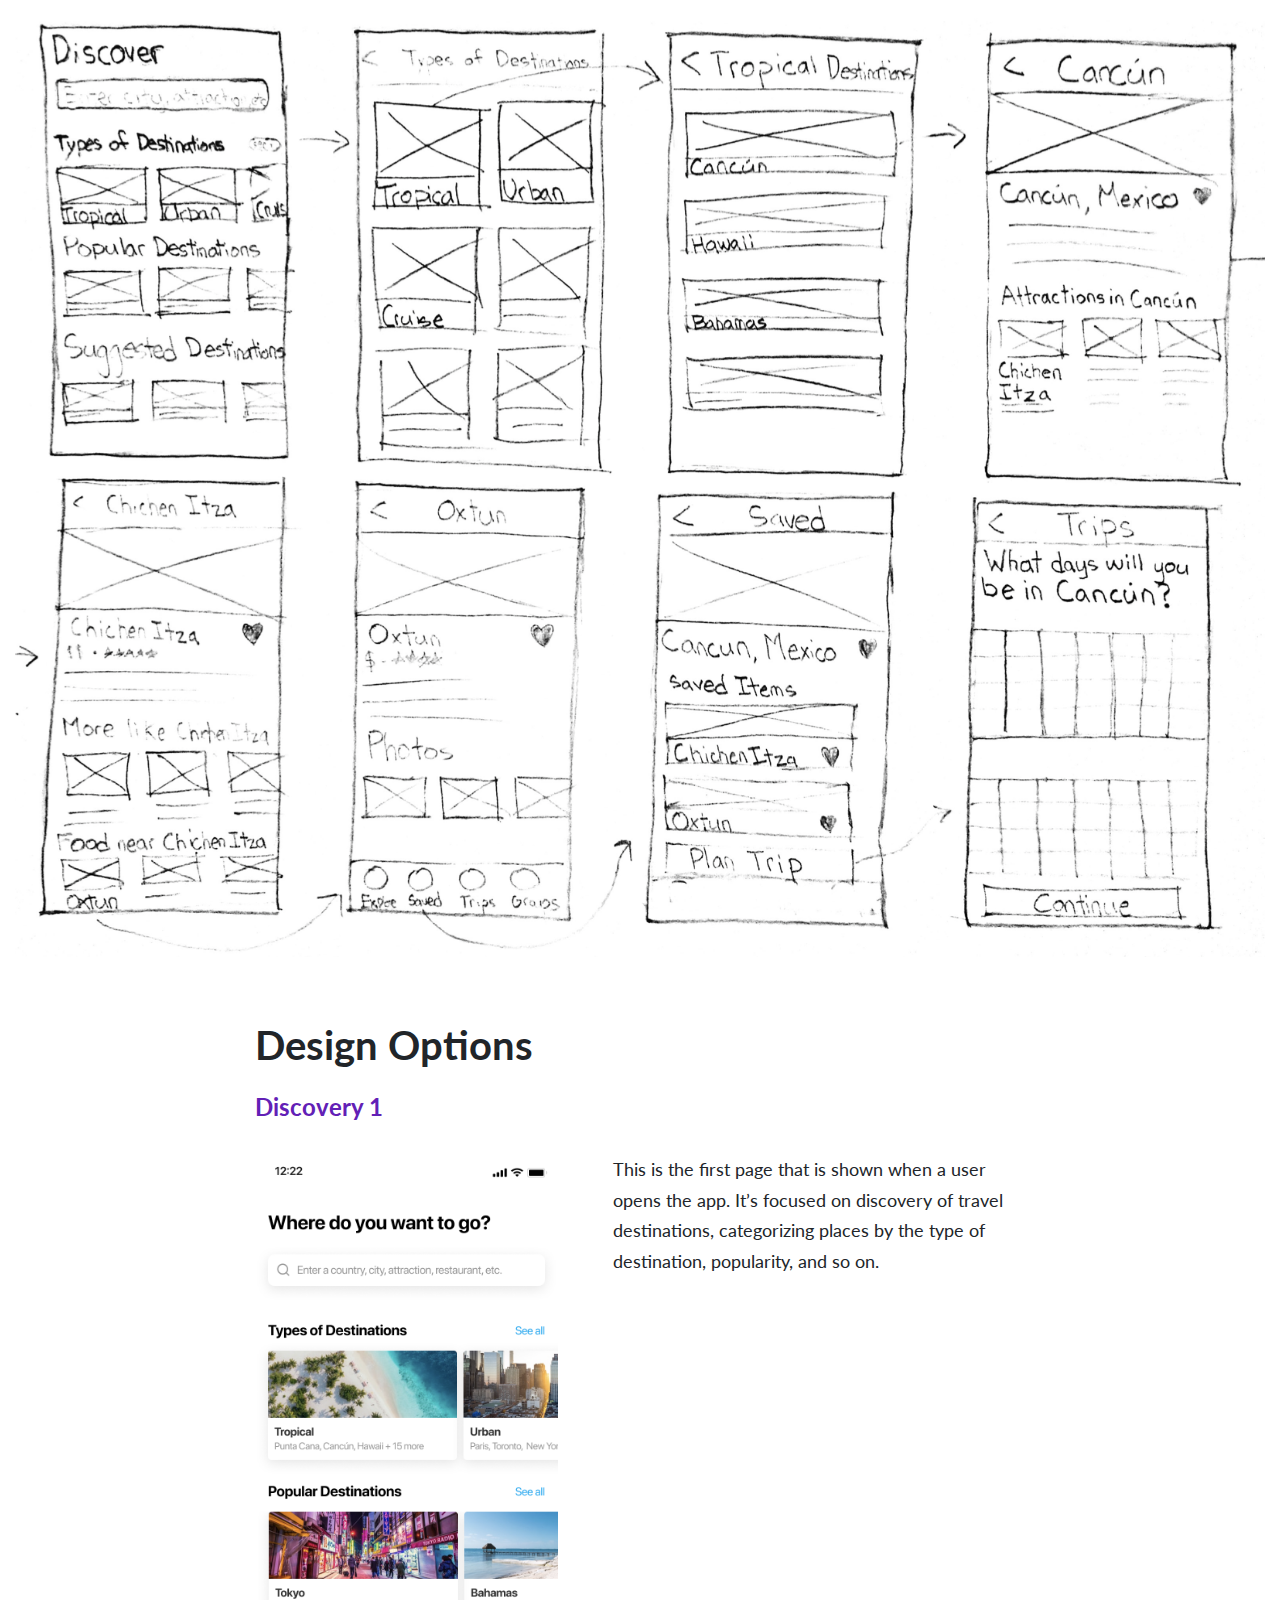
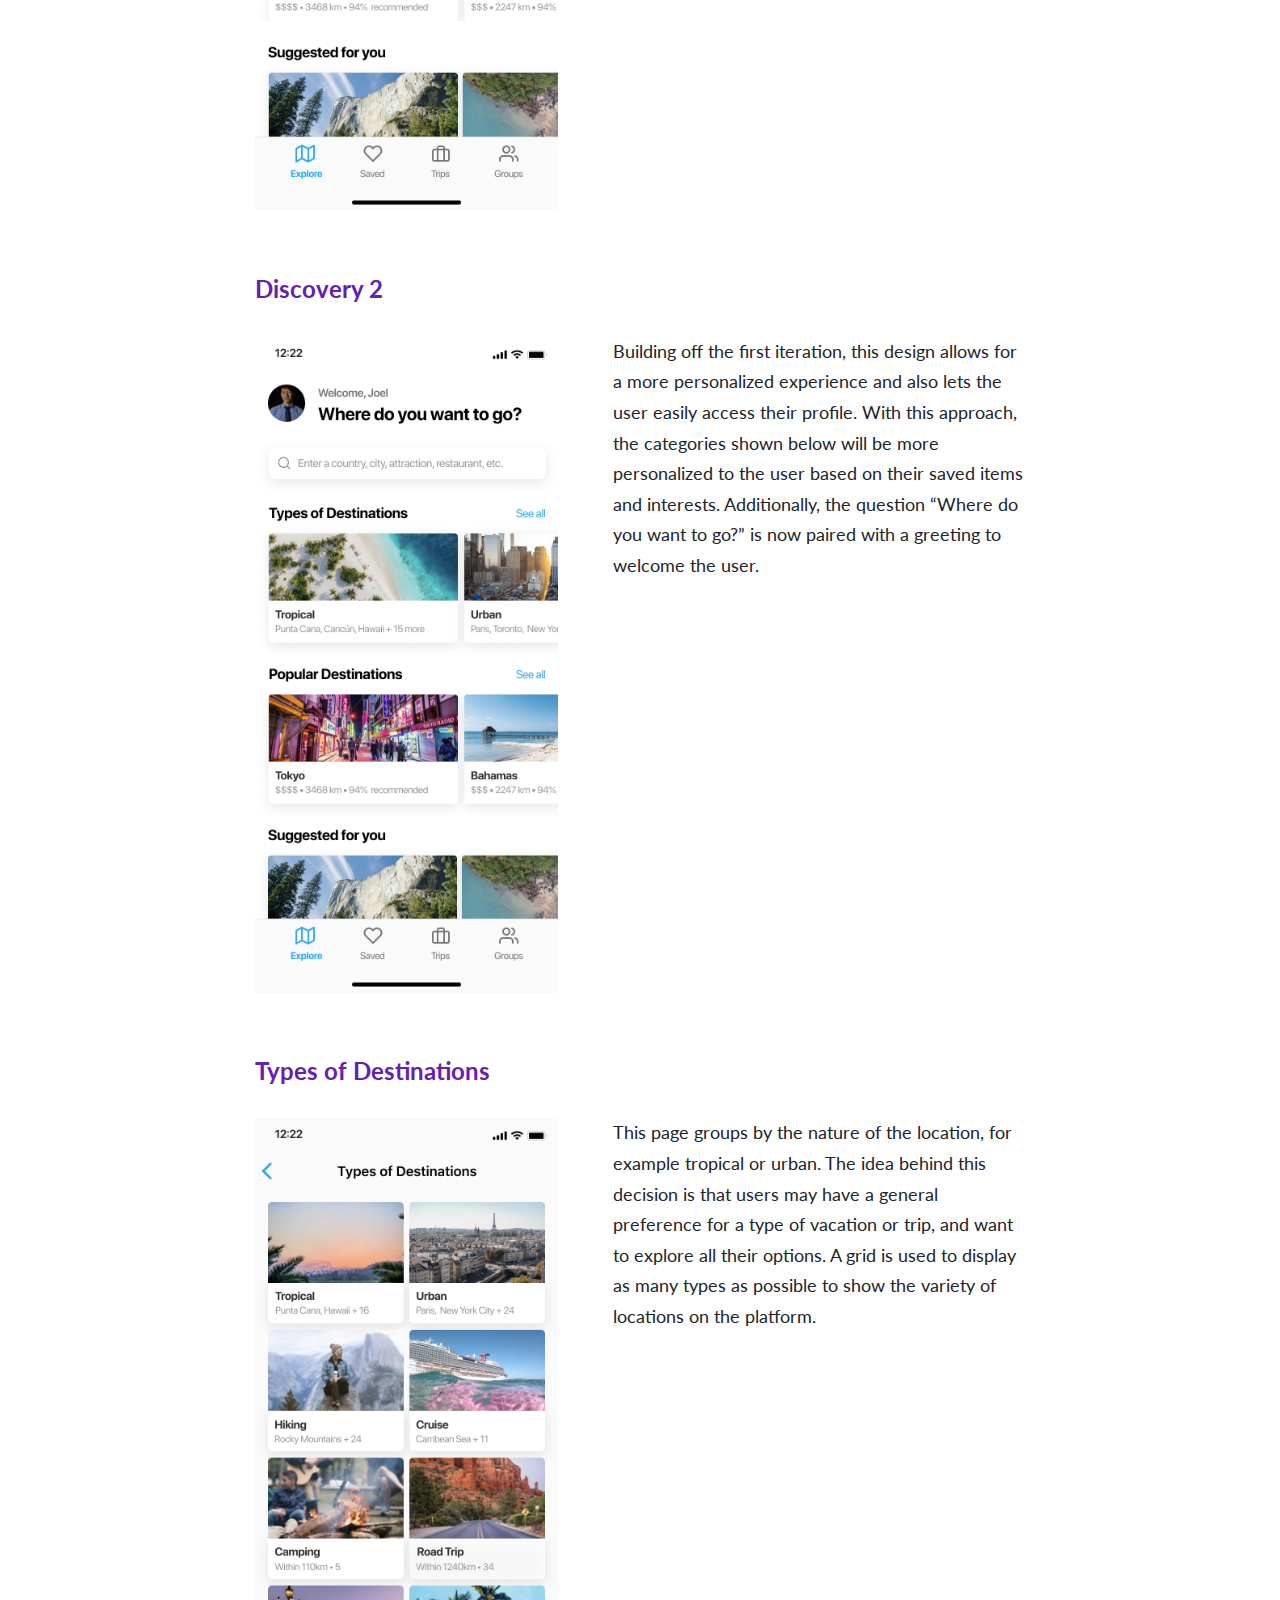
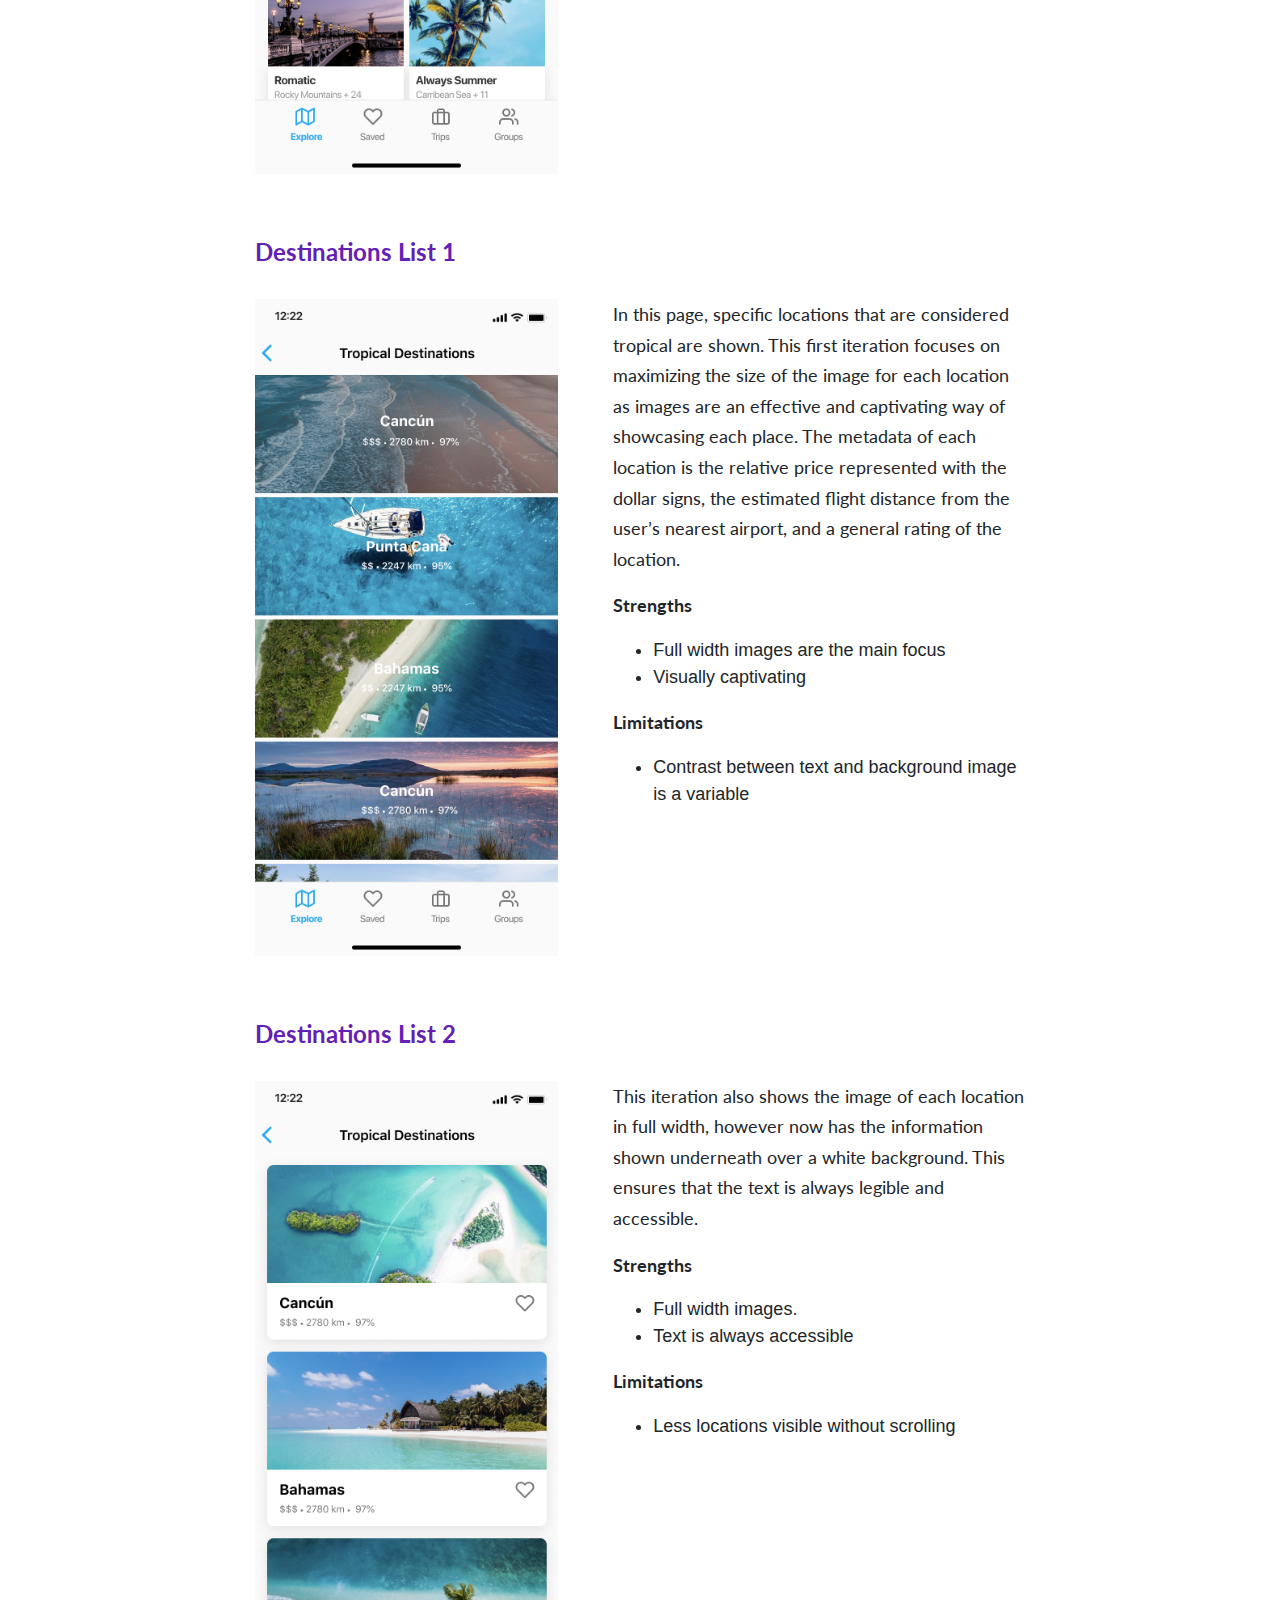
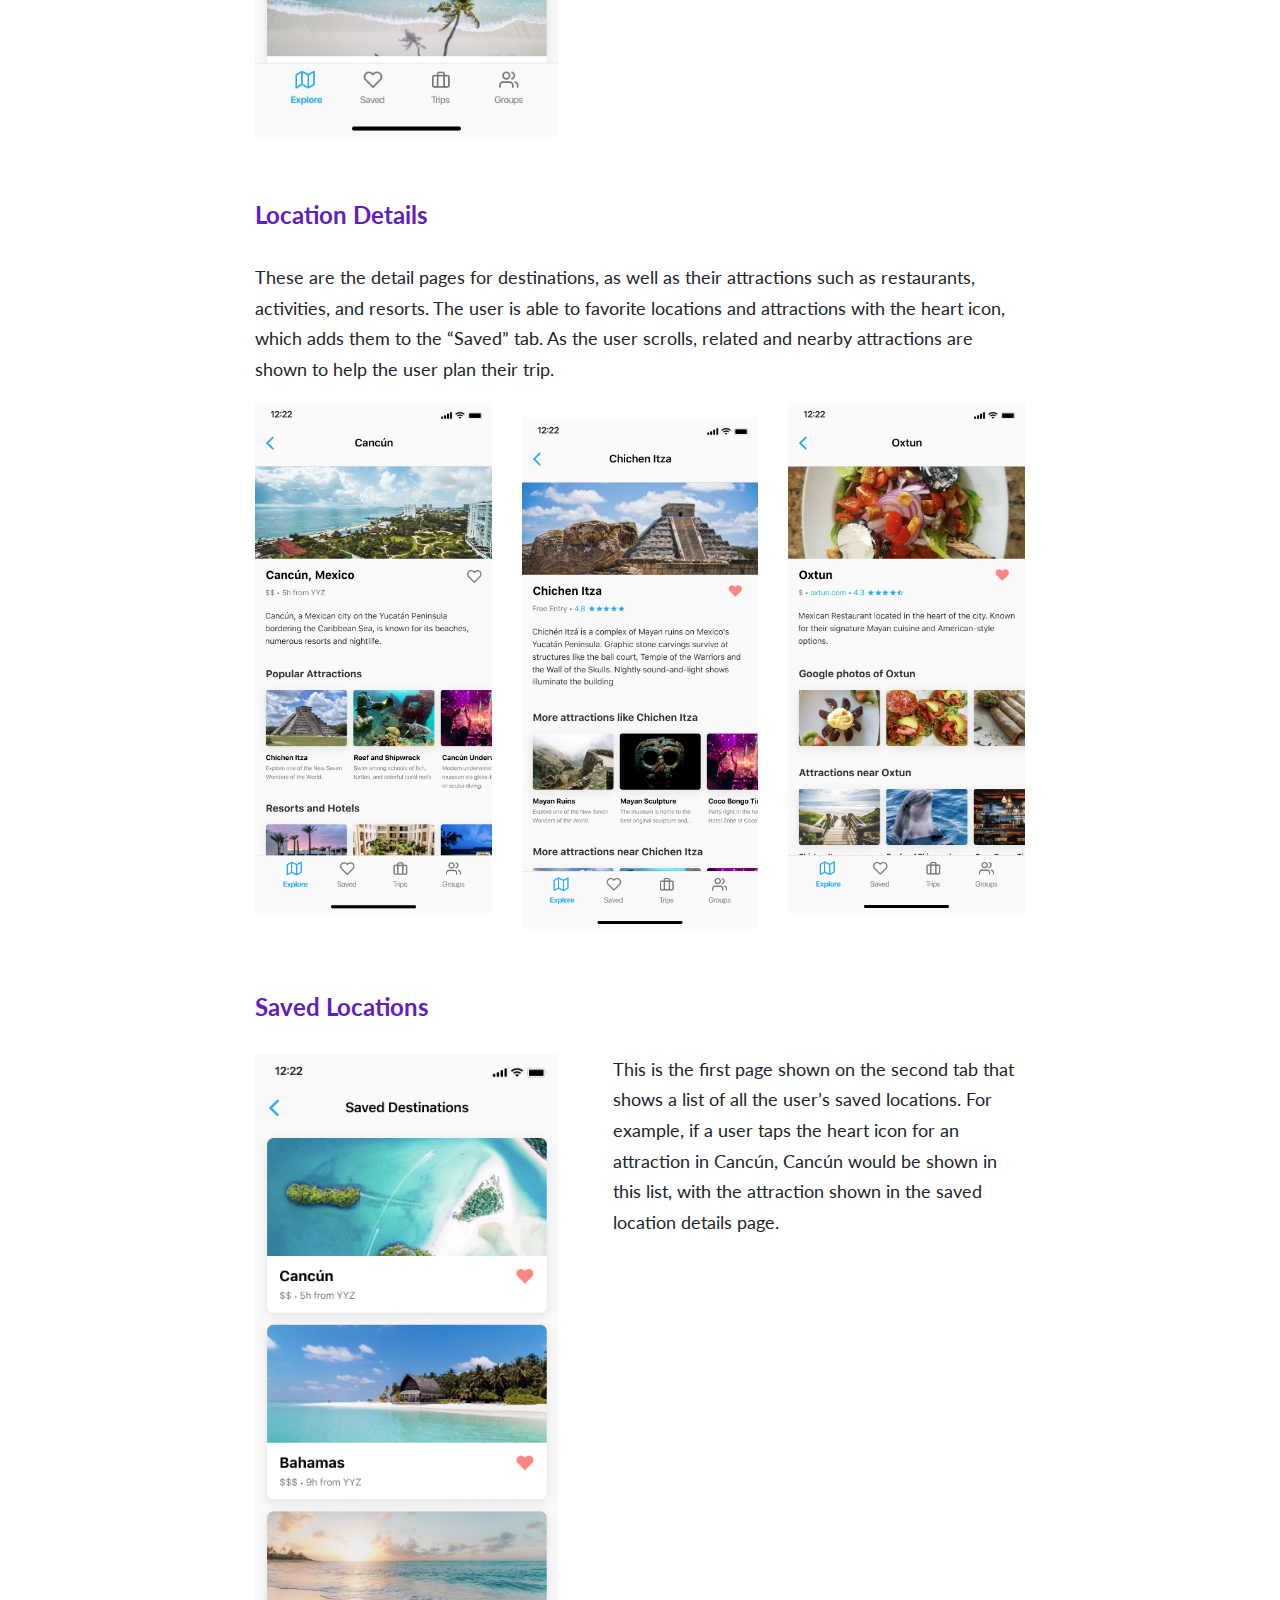
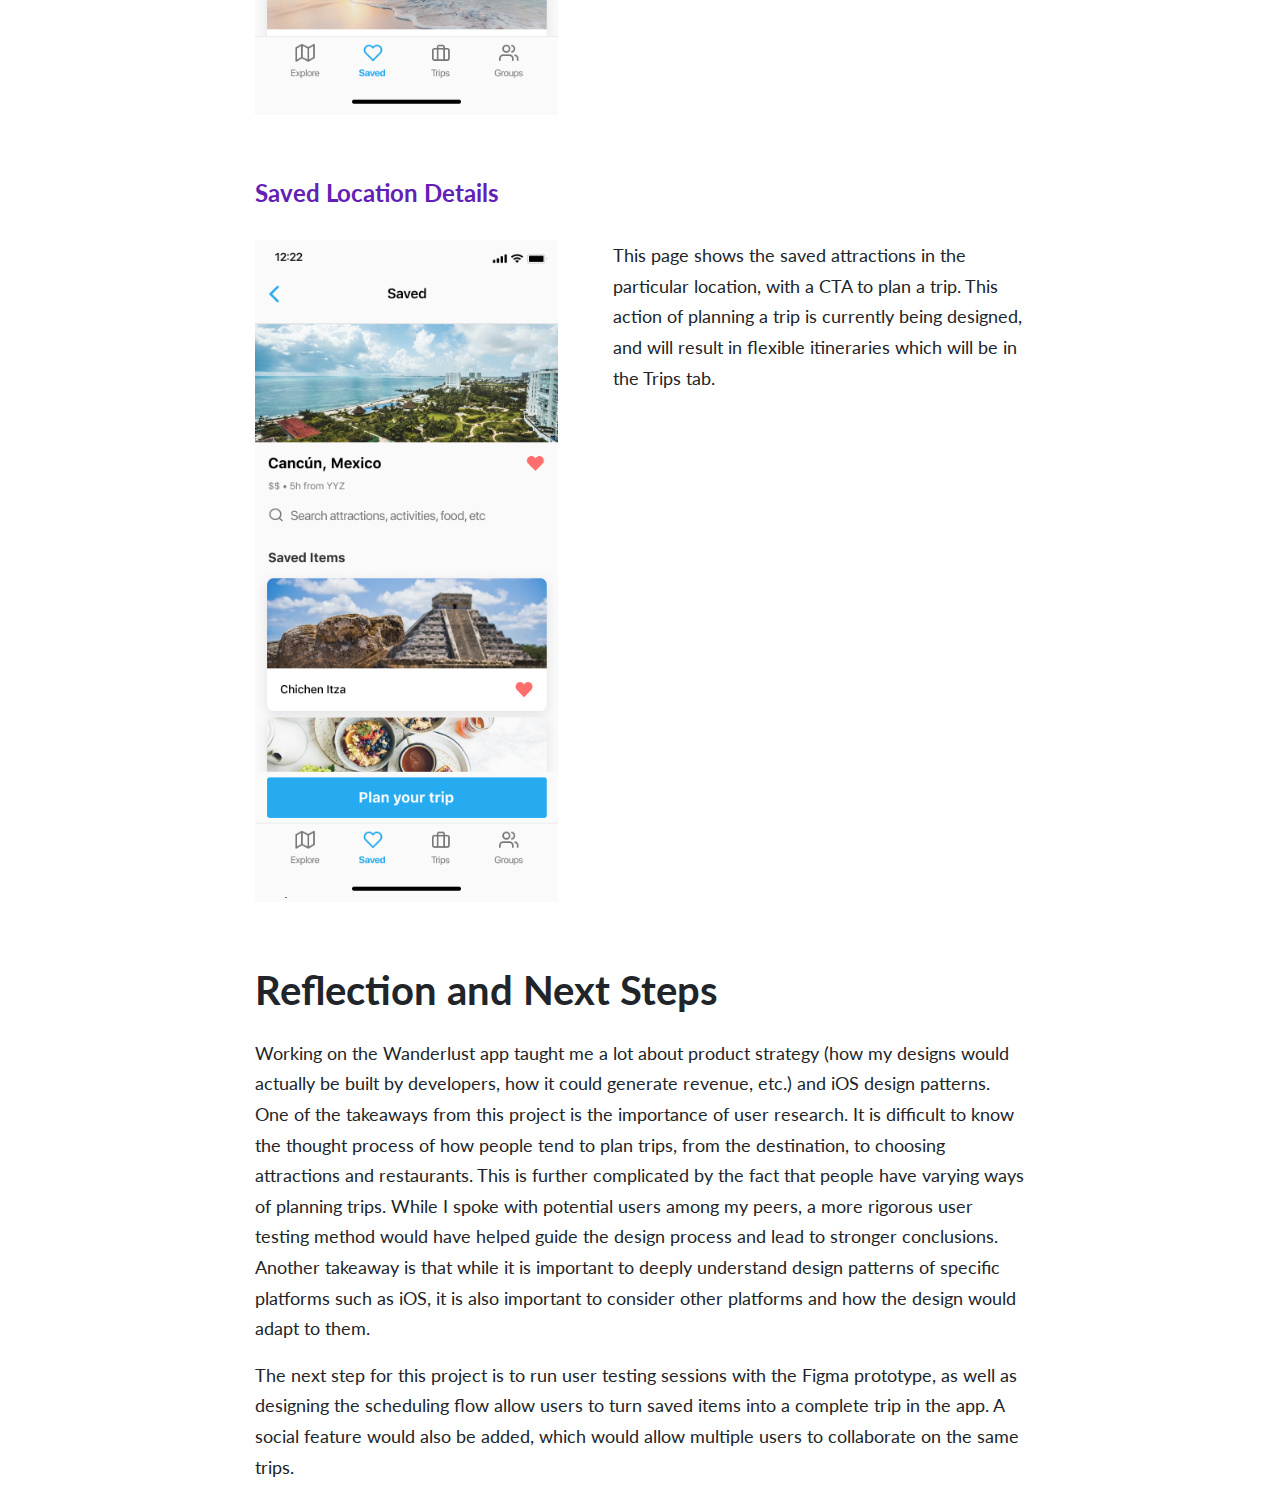
==== commit c719b5ab: "image fix 2" ====
--- a/wanderlust.html
+++ b/wanderlust.html
@@ -26,7 +26,7 @@
       </div>
       <div class="container">
         <h3>Context</h3>
-        <p>Wanderlust is an IOS app designed to help people find new travel destinations and plan trips</p>
+        <p>Wanderlust is an iOS app designed to help people find new travel destinations and plan trips.</p>
         <h3>Problem</h3>
         <p>The process of planning trips and vacations is time consuming and difficult, from first confirming a destination to choosing attractions to visit, and finally planning how to spend the limited time of the trip.</p>
         <p>To gain more context on the challenges of trip planning, I conducted a survey among peers who have recently gone on an international trip or vacation. The questions asked were:</p>
--- a/style/project.css
+++ b/style/project.css
@@ -111,7 +111,7 @@
 	font-size: 24px;
 	color: #555;
 	margin-top: 16px;
-	line-height: 1.6;
+	line-height: 1.7;
 }
 
 .intro__detail {
@@ -140,7 +140,7 @@
 	p,
 	li {
 		font-size: 16px;
-		line-height: 1.8;
+		line-height: 1.7;
 	}
 }
 
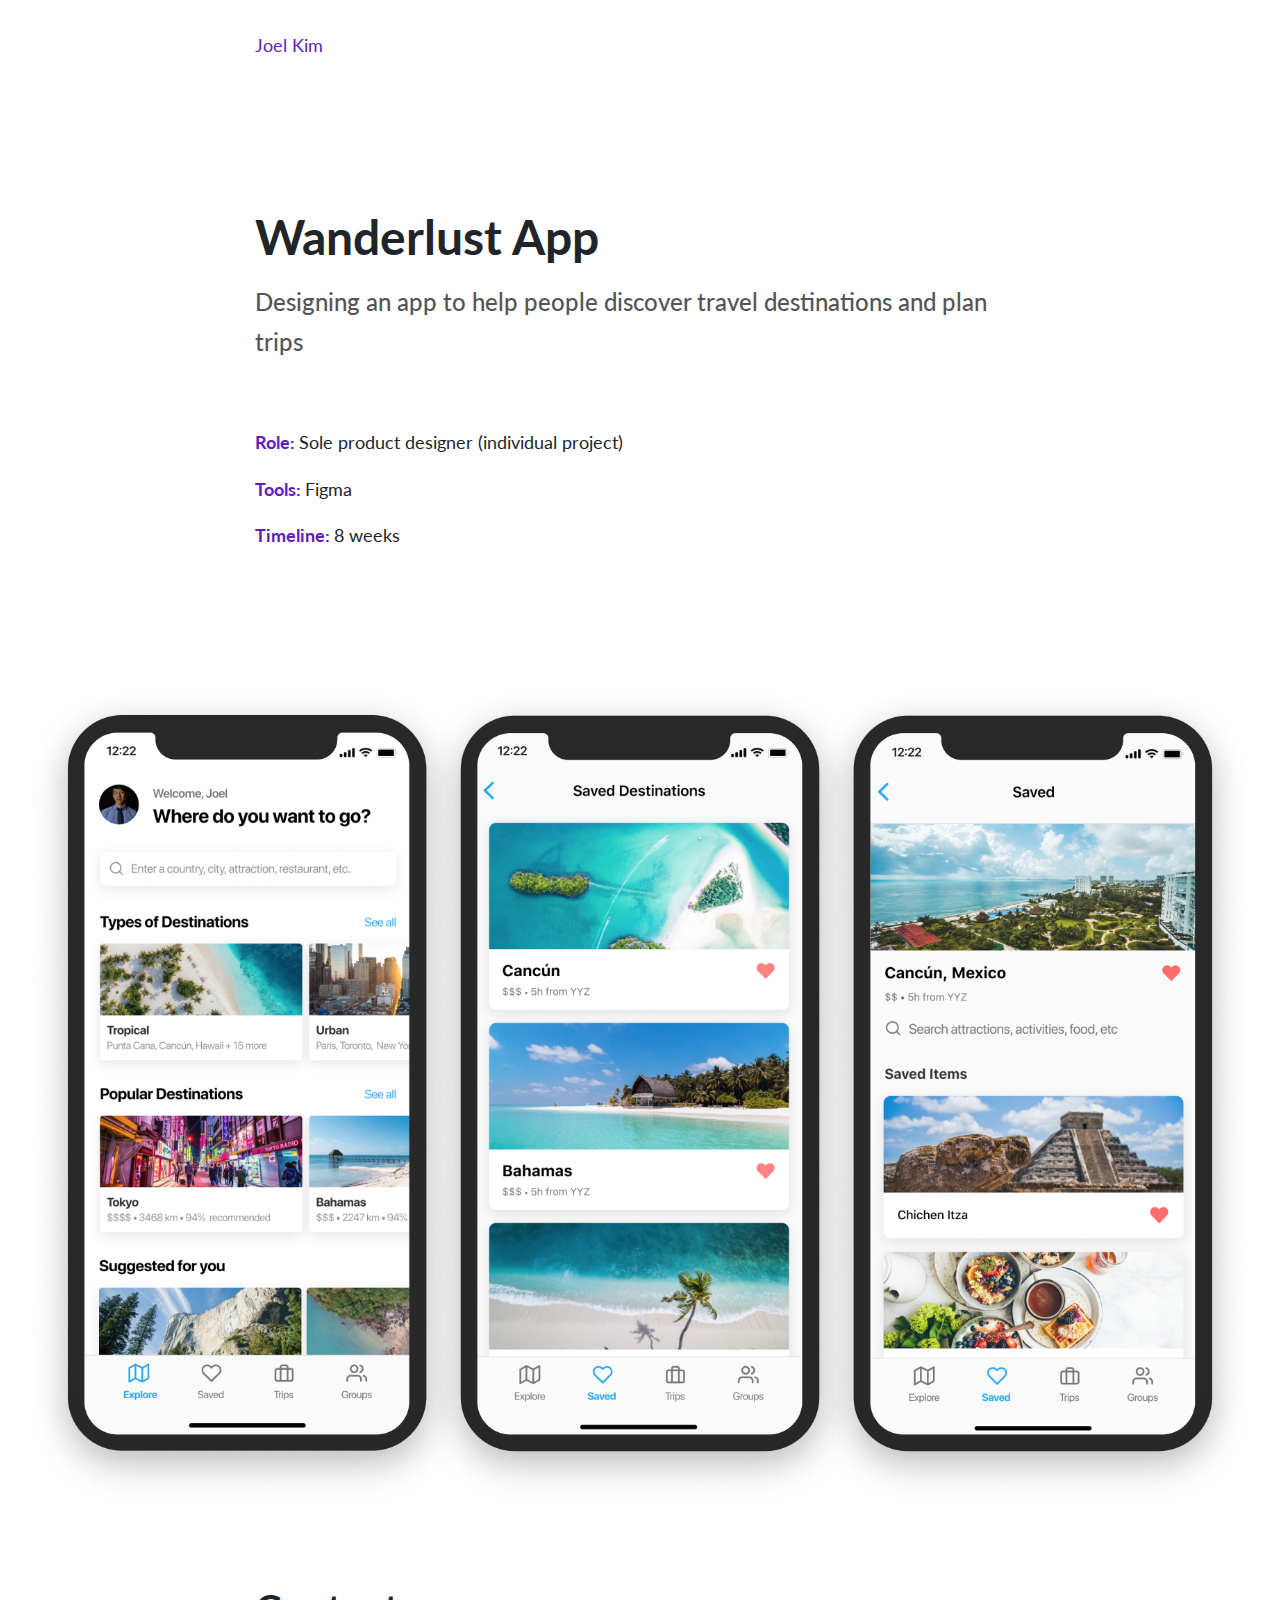
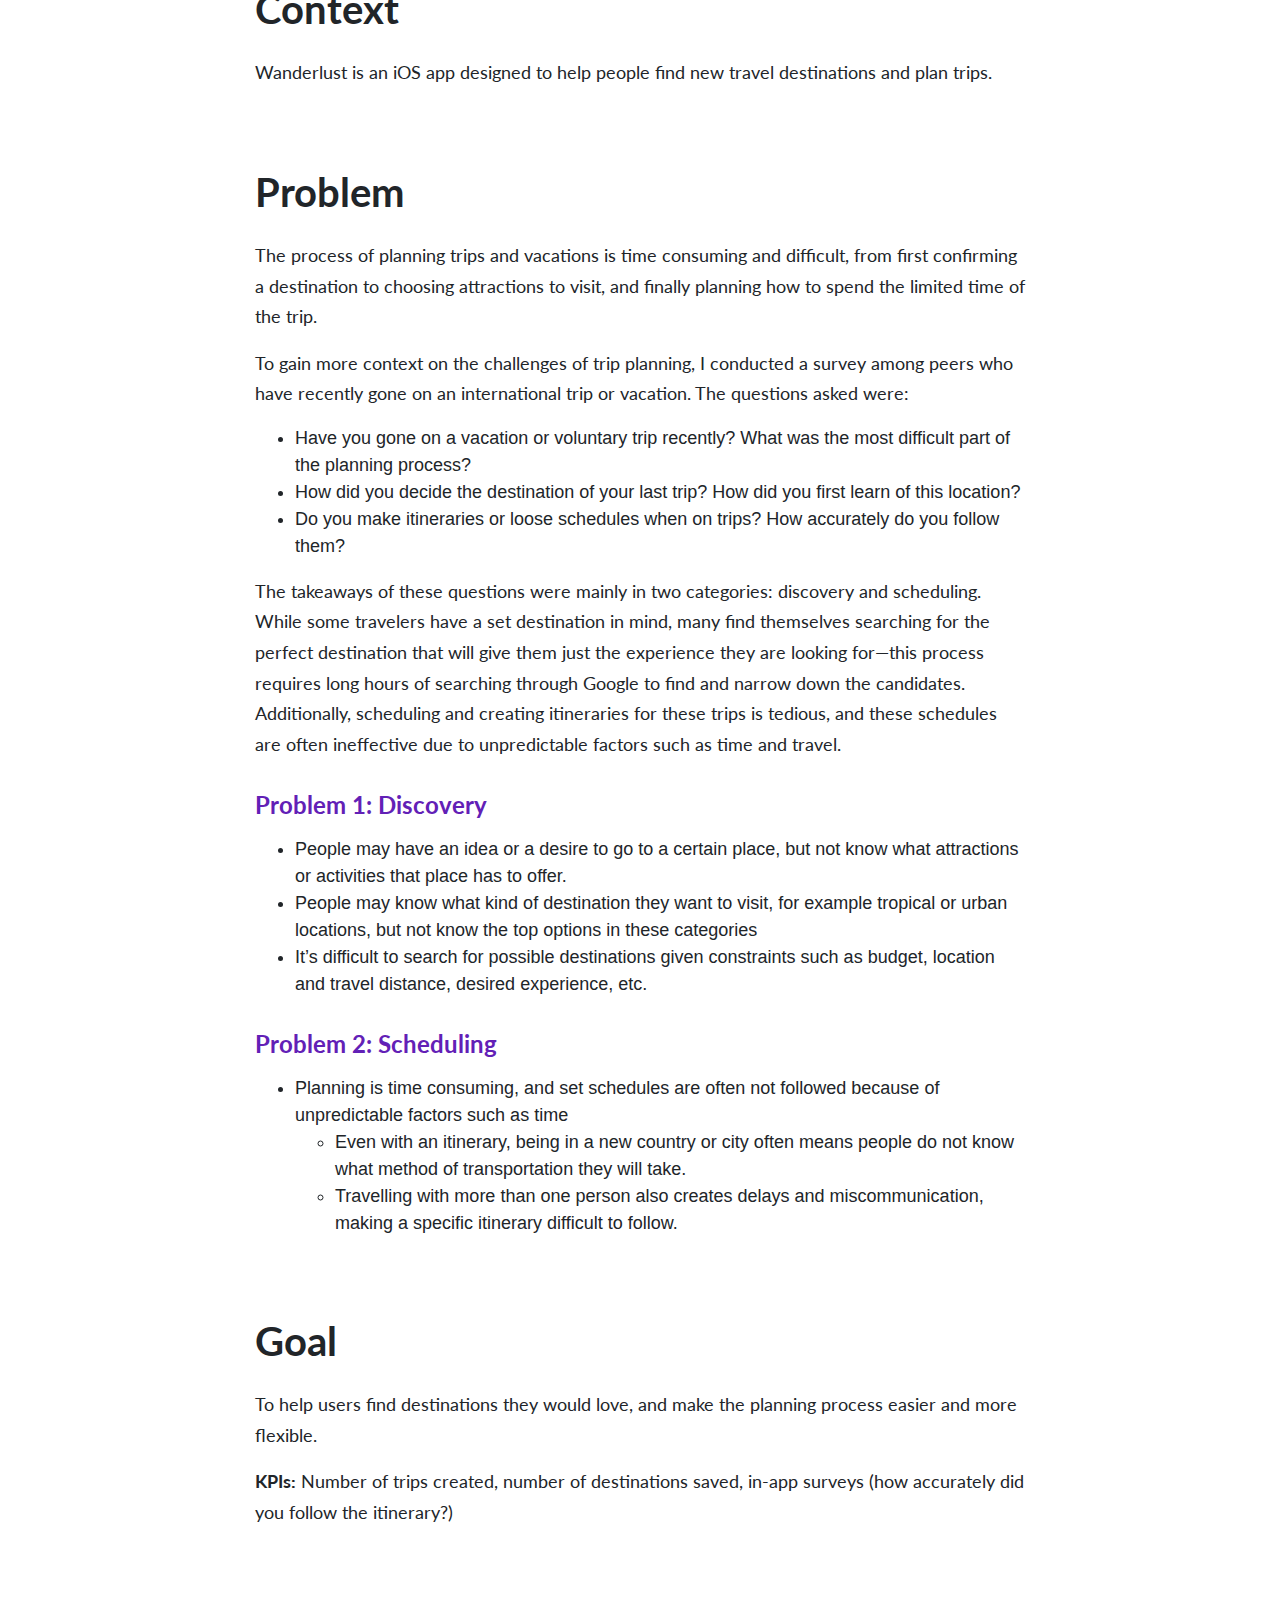
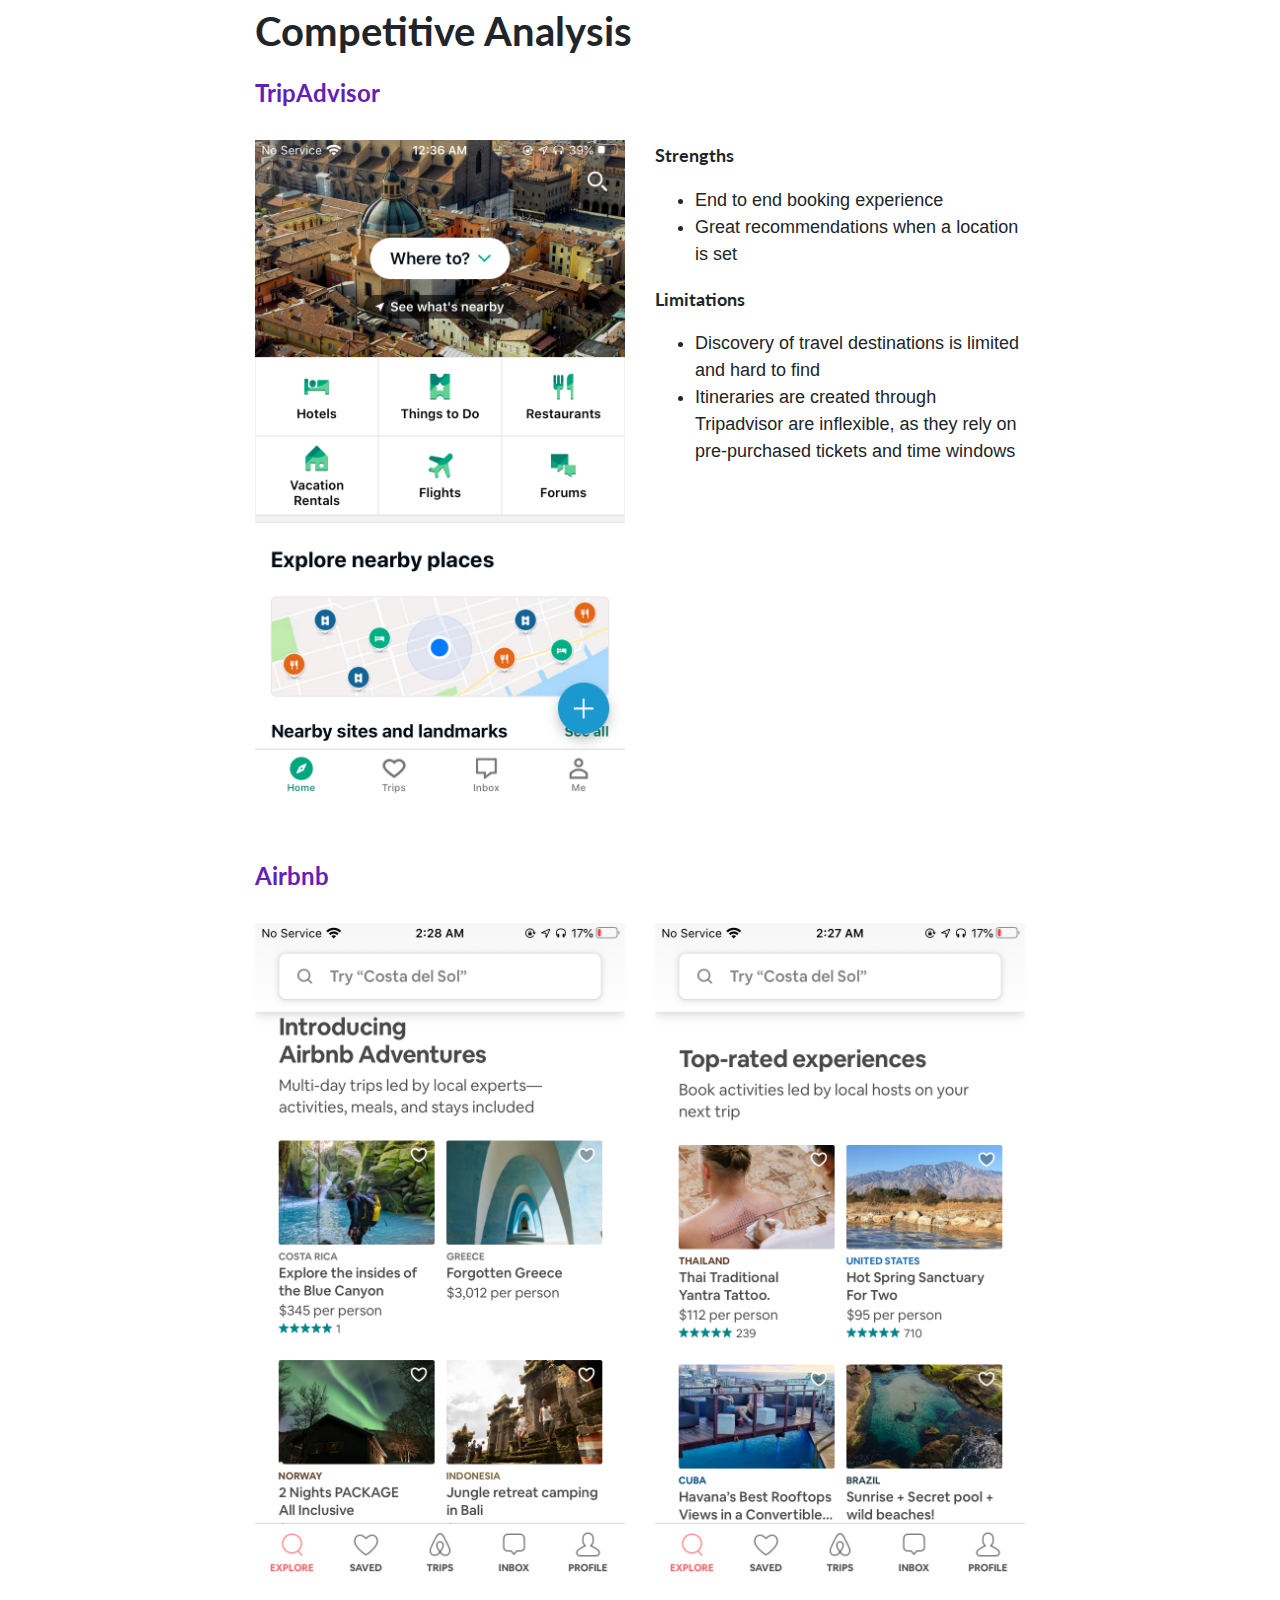
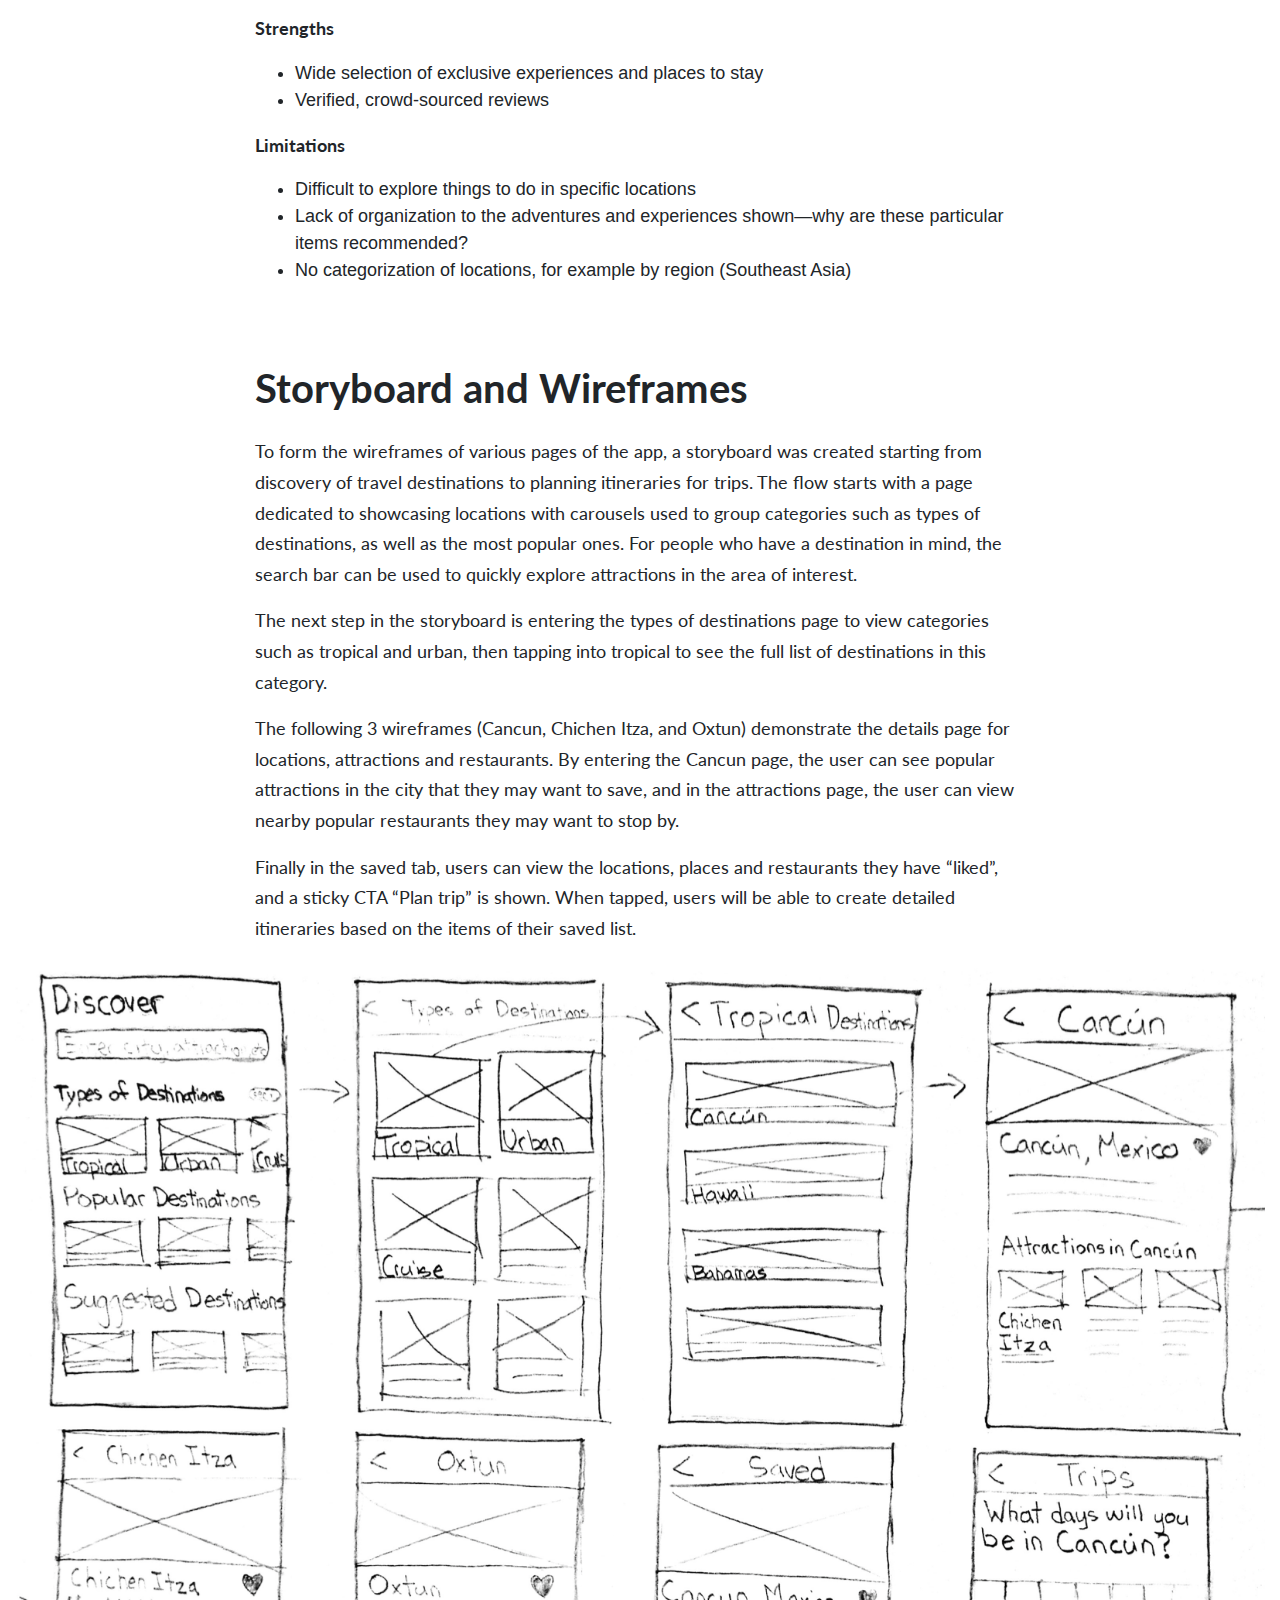
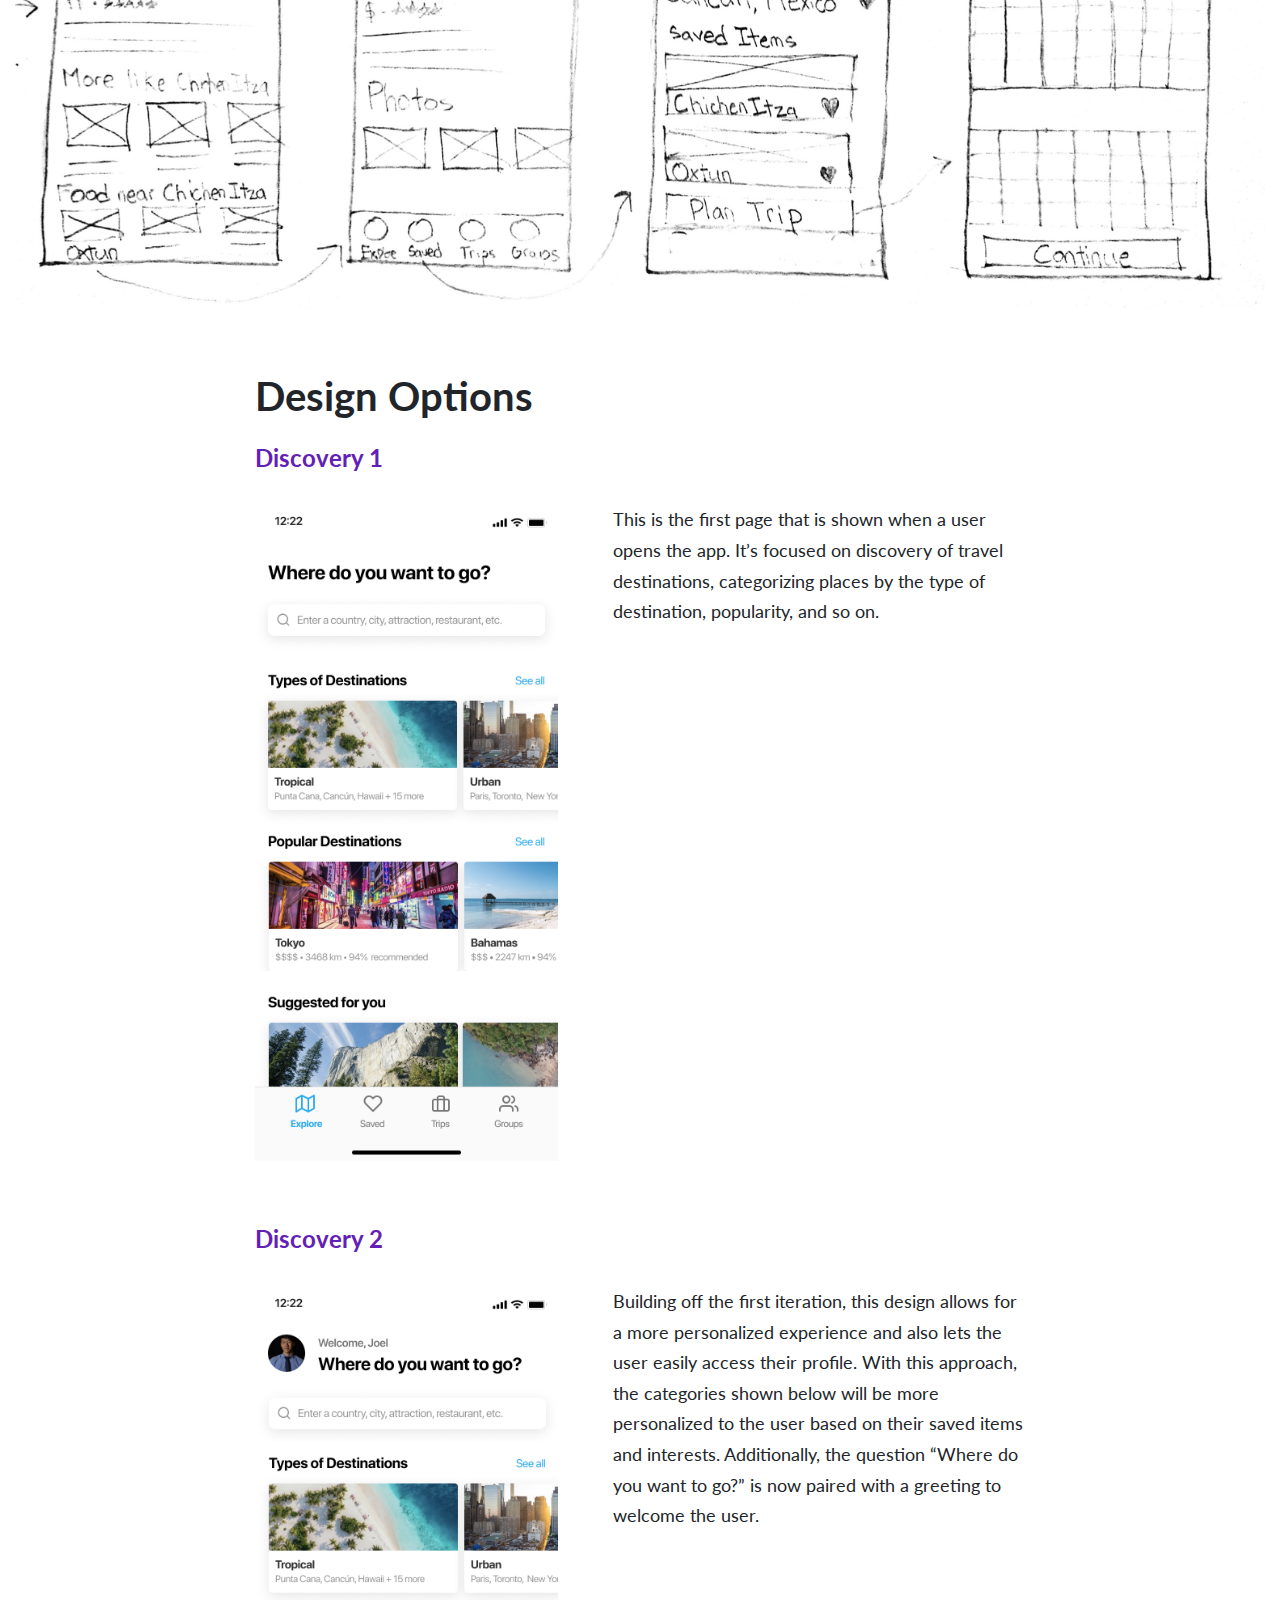
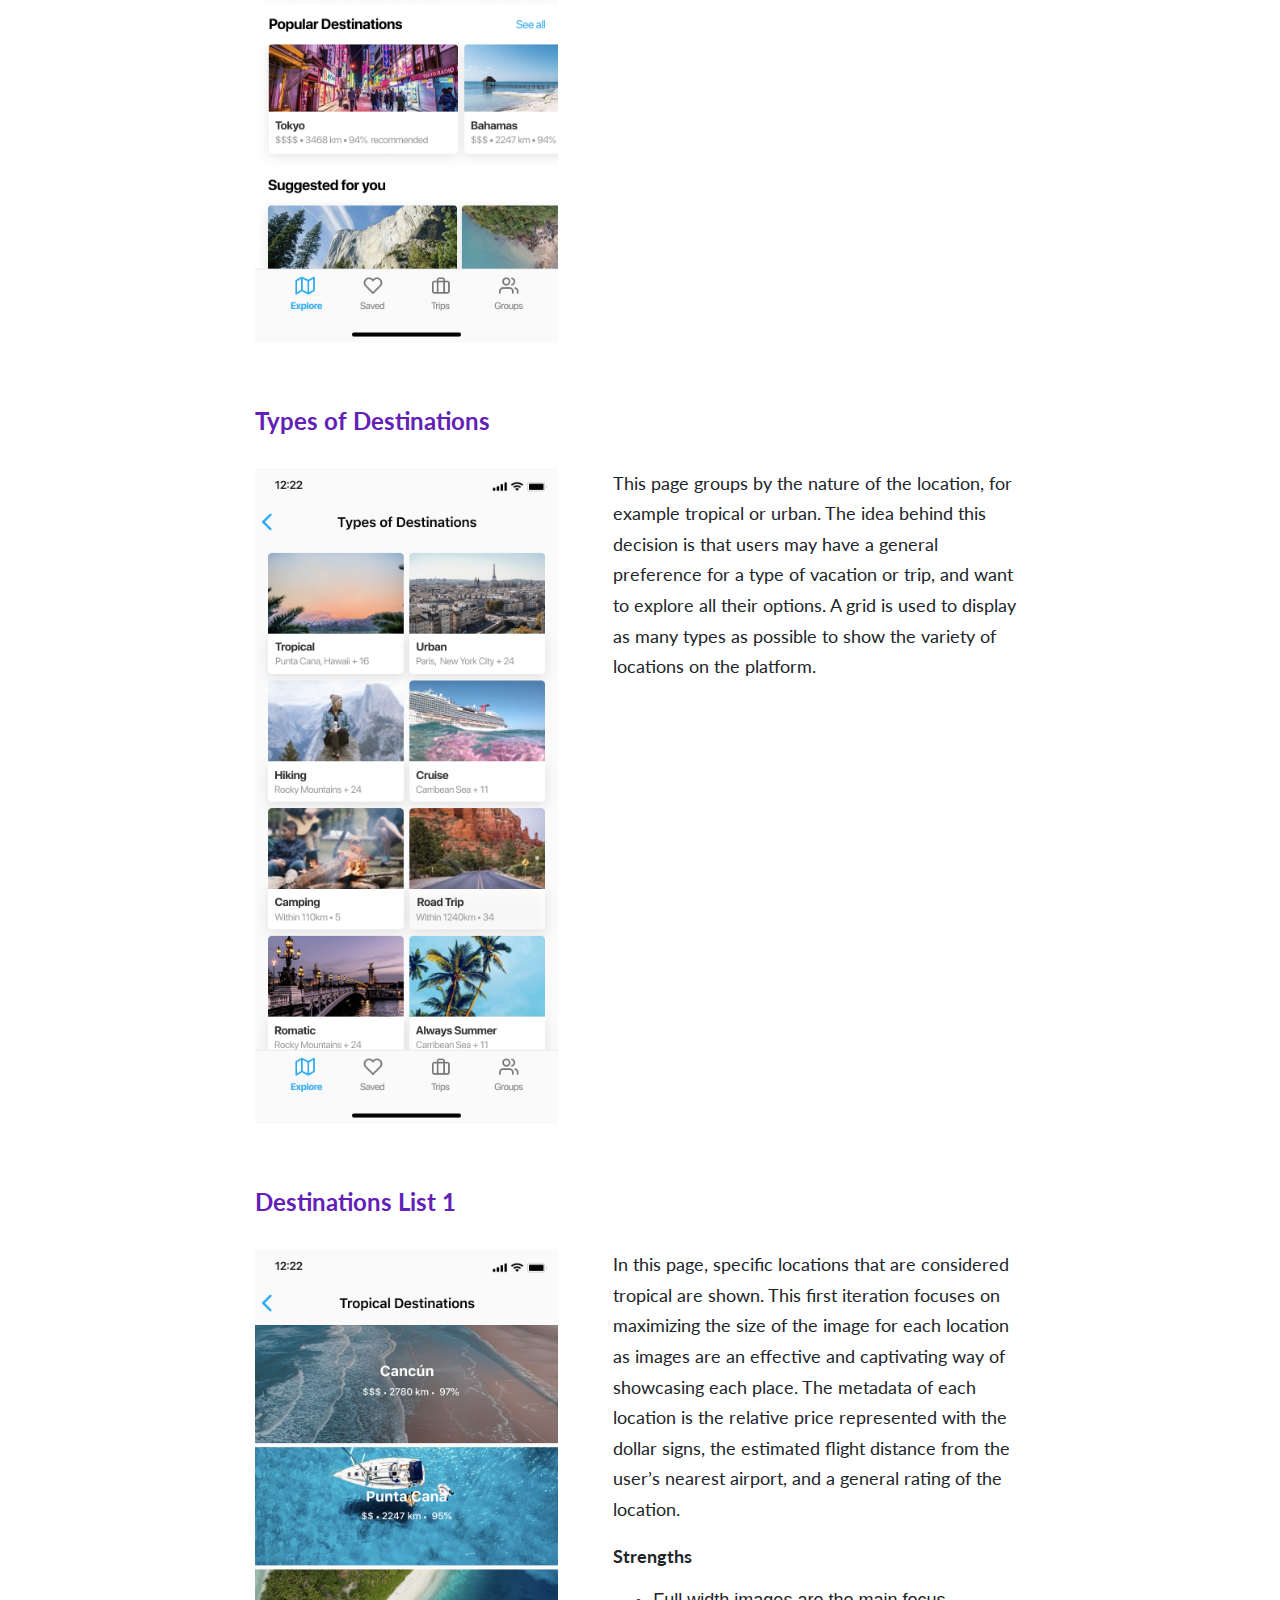
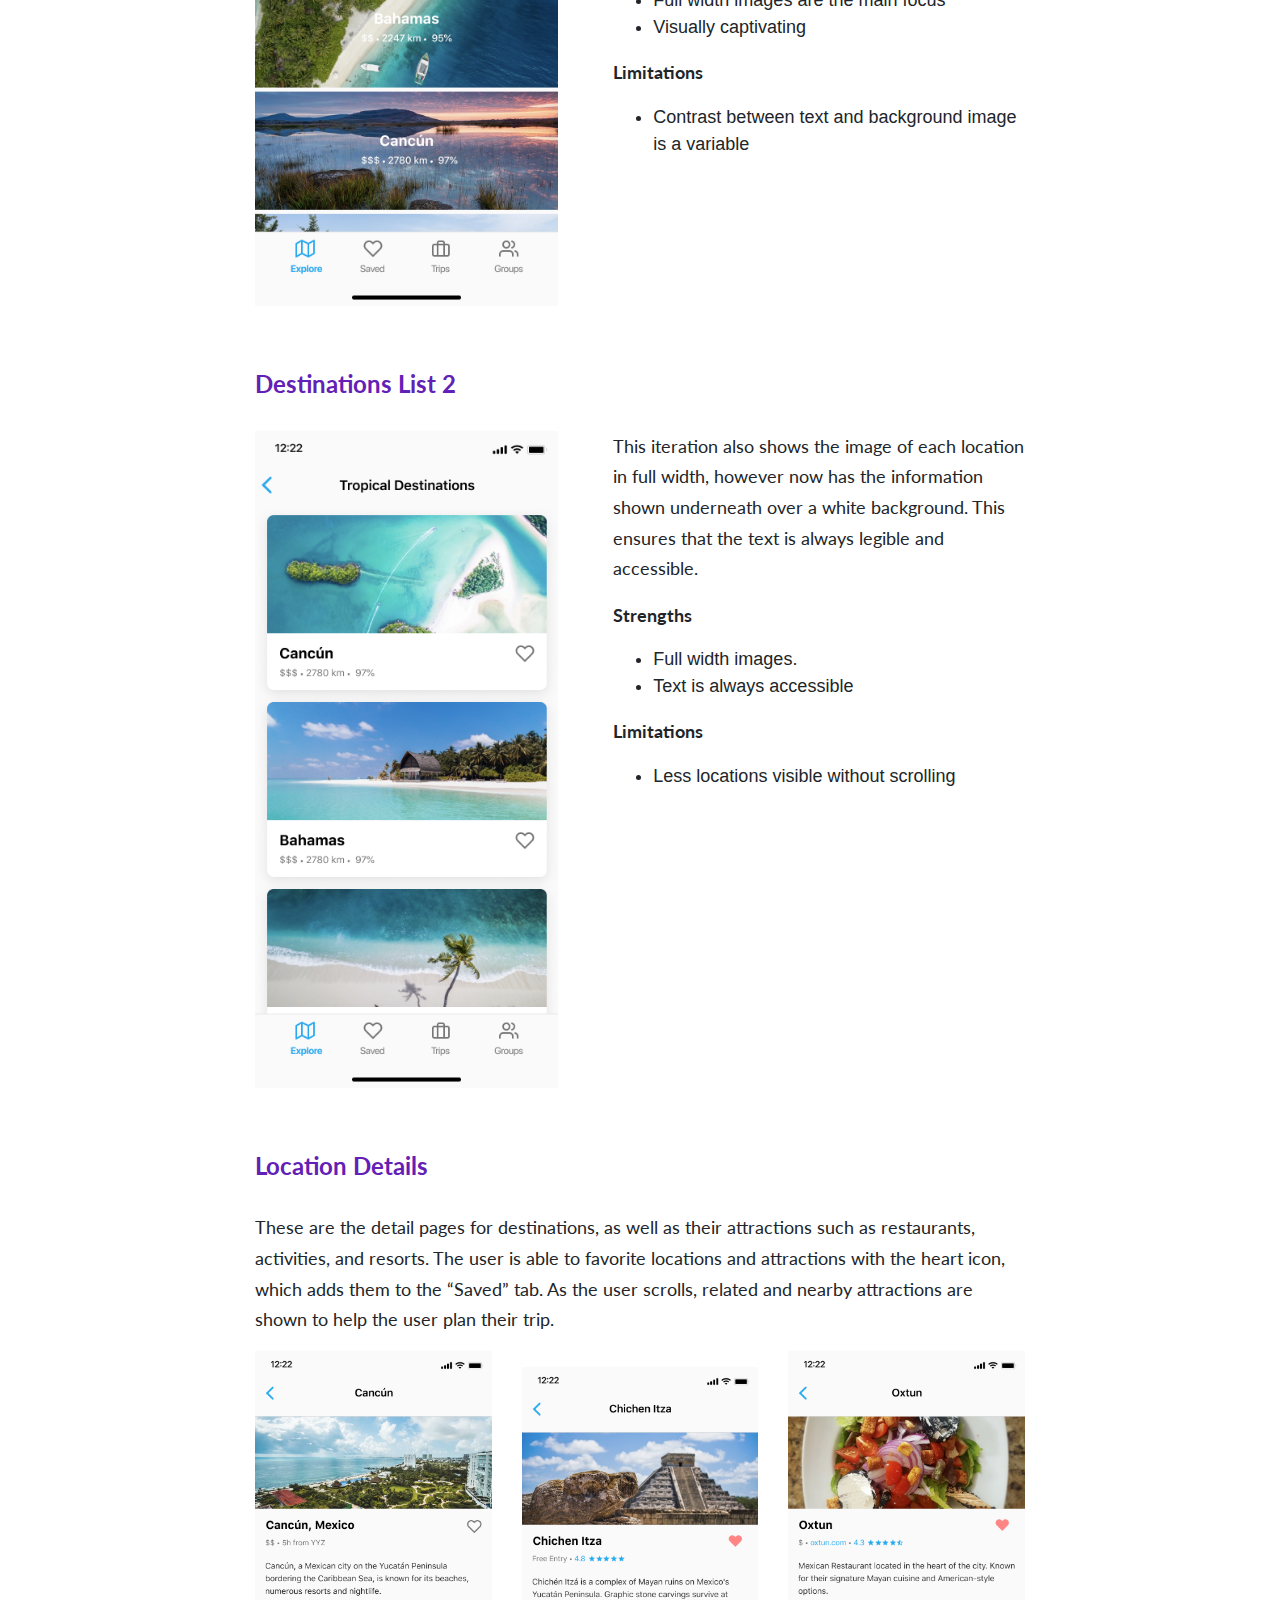
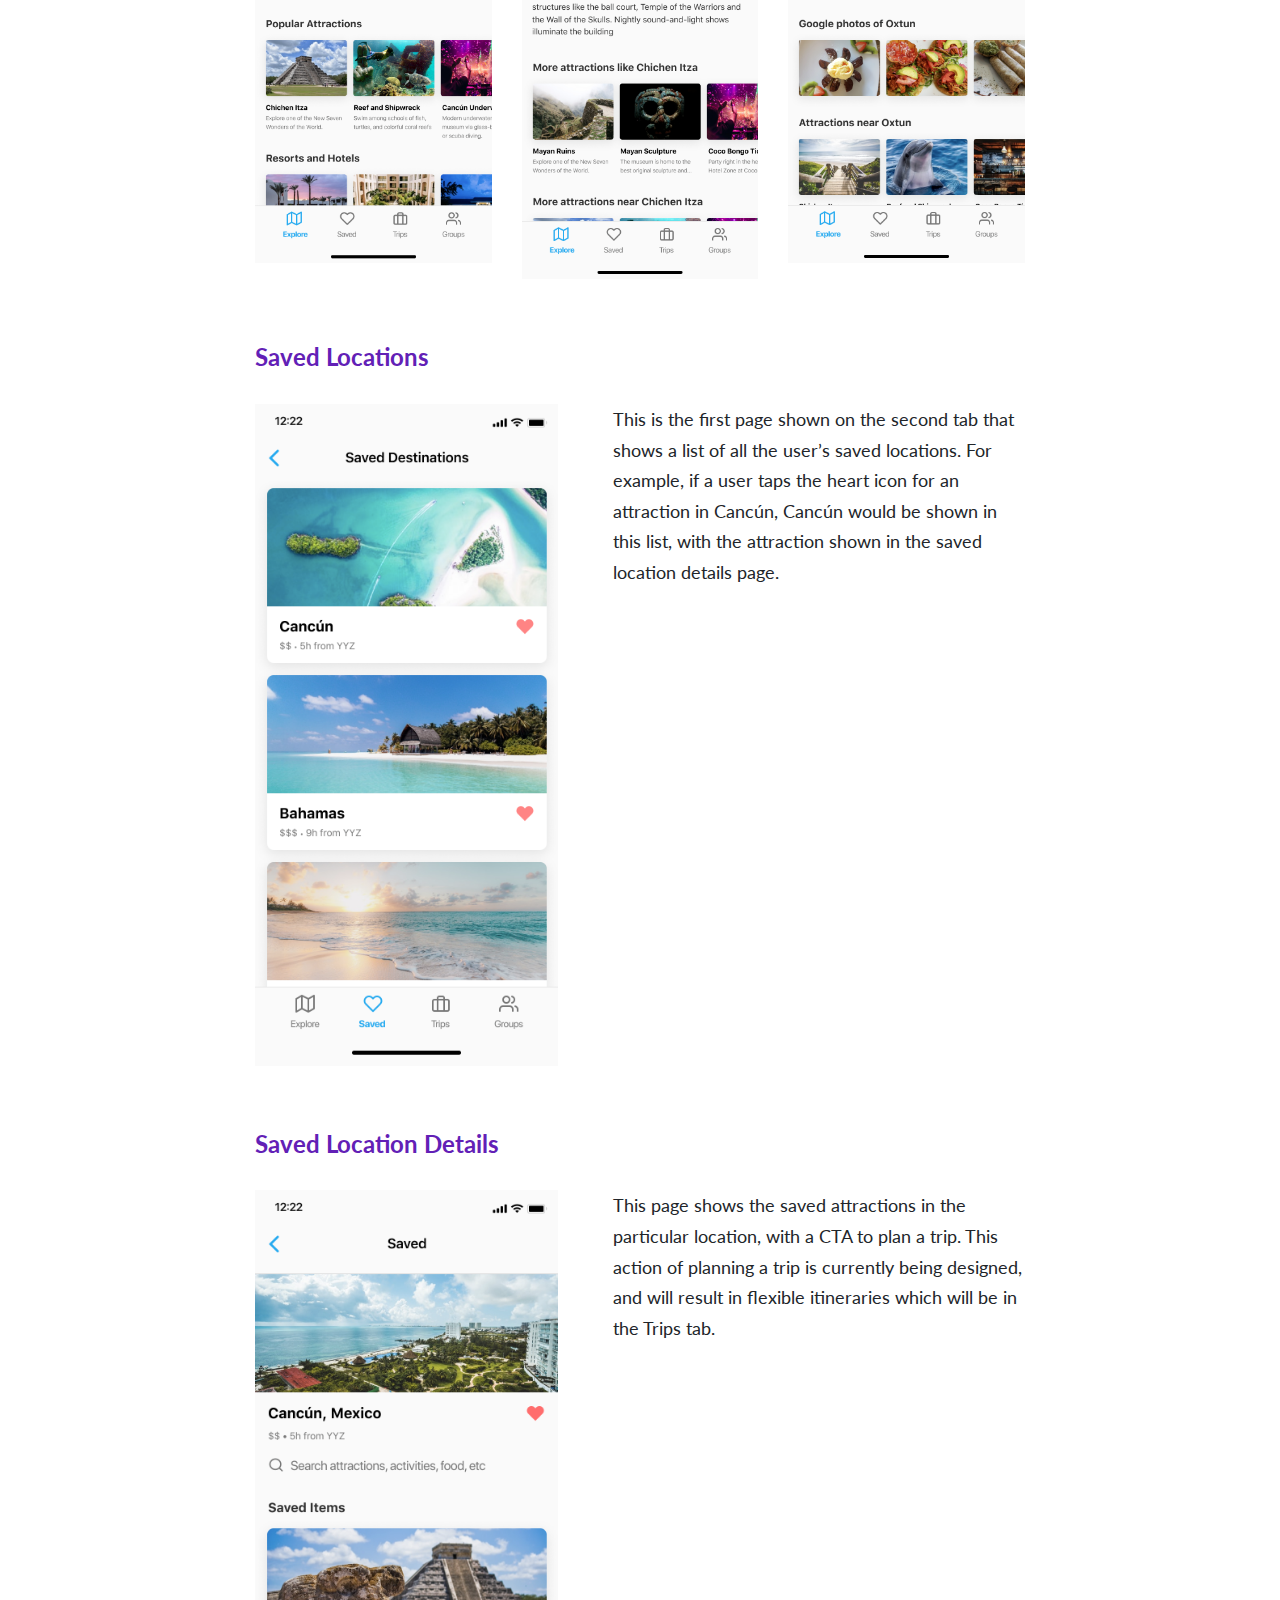
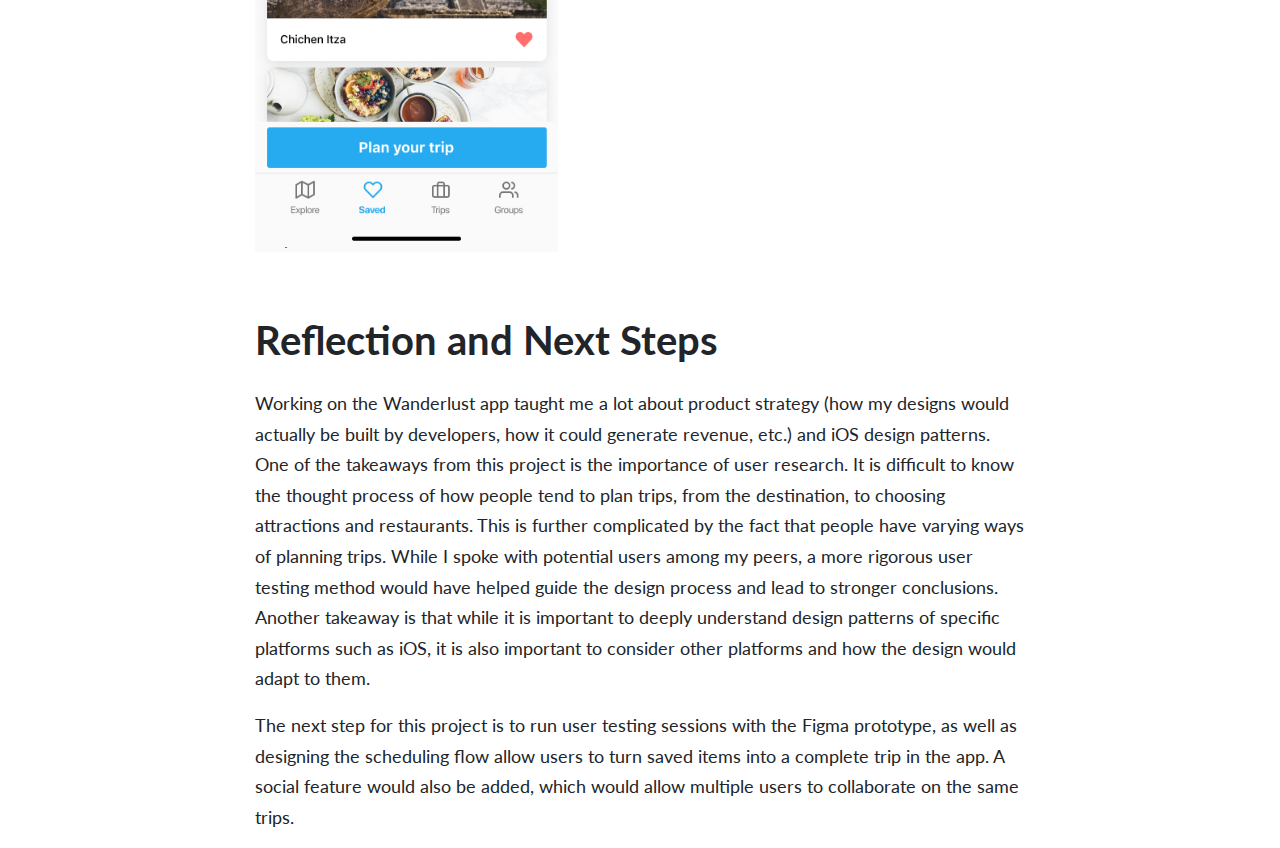
==== commit 476c07dc: "image fix 3" ====
--- a/wanderlust.html
+++ b/wanderlust.html
@@ -59,7 +59,7 @@
         <h4 class="color-purple spacing-bottom--sm">TripAdvisor</h4>
         <div class="row">
           <div class="col-md-6">
-            <img src="images/tripadvisor.png" alt="image of tripadvisor homepage" class ="project-image">
+            <img src="images/tripadvisor-discover-page.png" alt="image of tripadvisor homepage" class ="project-image">
           </div>
           <div class="col-md-6">
             <p><b>Strengths</b></p>
@@ -77,10 +77,10 @@
         <h4 class="color-purple spacing-top--md spacing-bottom--sm">Airbnb</h4>
         <div class="row">
           <div class="col-md-6">
-            <img src="images/airbnb-adventures.png" alt="airbnb adventure page" class="project-image">
-          </div>
-          <div class="col-md-6">
-            <img src="images/airbnb-experiences.png" alt="airbnb experiences page" class="project-image">
+            <img src="images/airbnb-adventures-page.png" alt="airbnb adventure page" class="project-image">
+          </div>
+          <div class="col-md-6">
+            <img src="images/airbnb-experiences-page.png" alt="airbnb experiences page" class="project-image">
           </div>
         </div>
         <p class="spacing-top--sm"><b>Strengths</b></p>
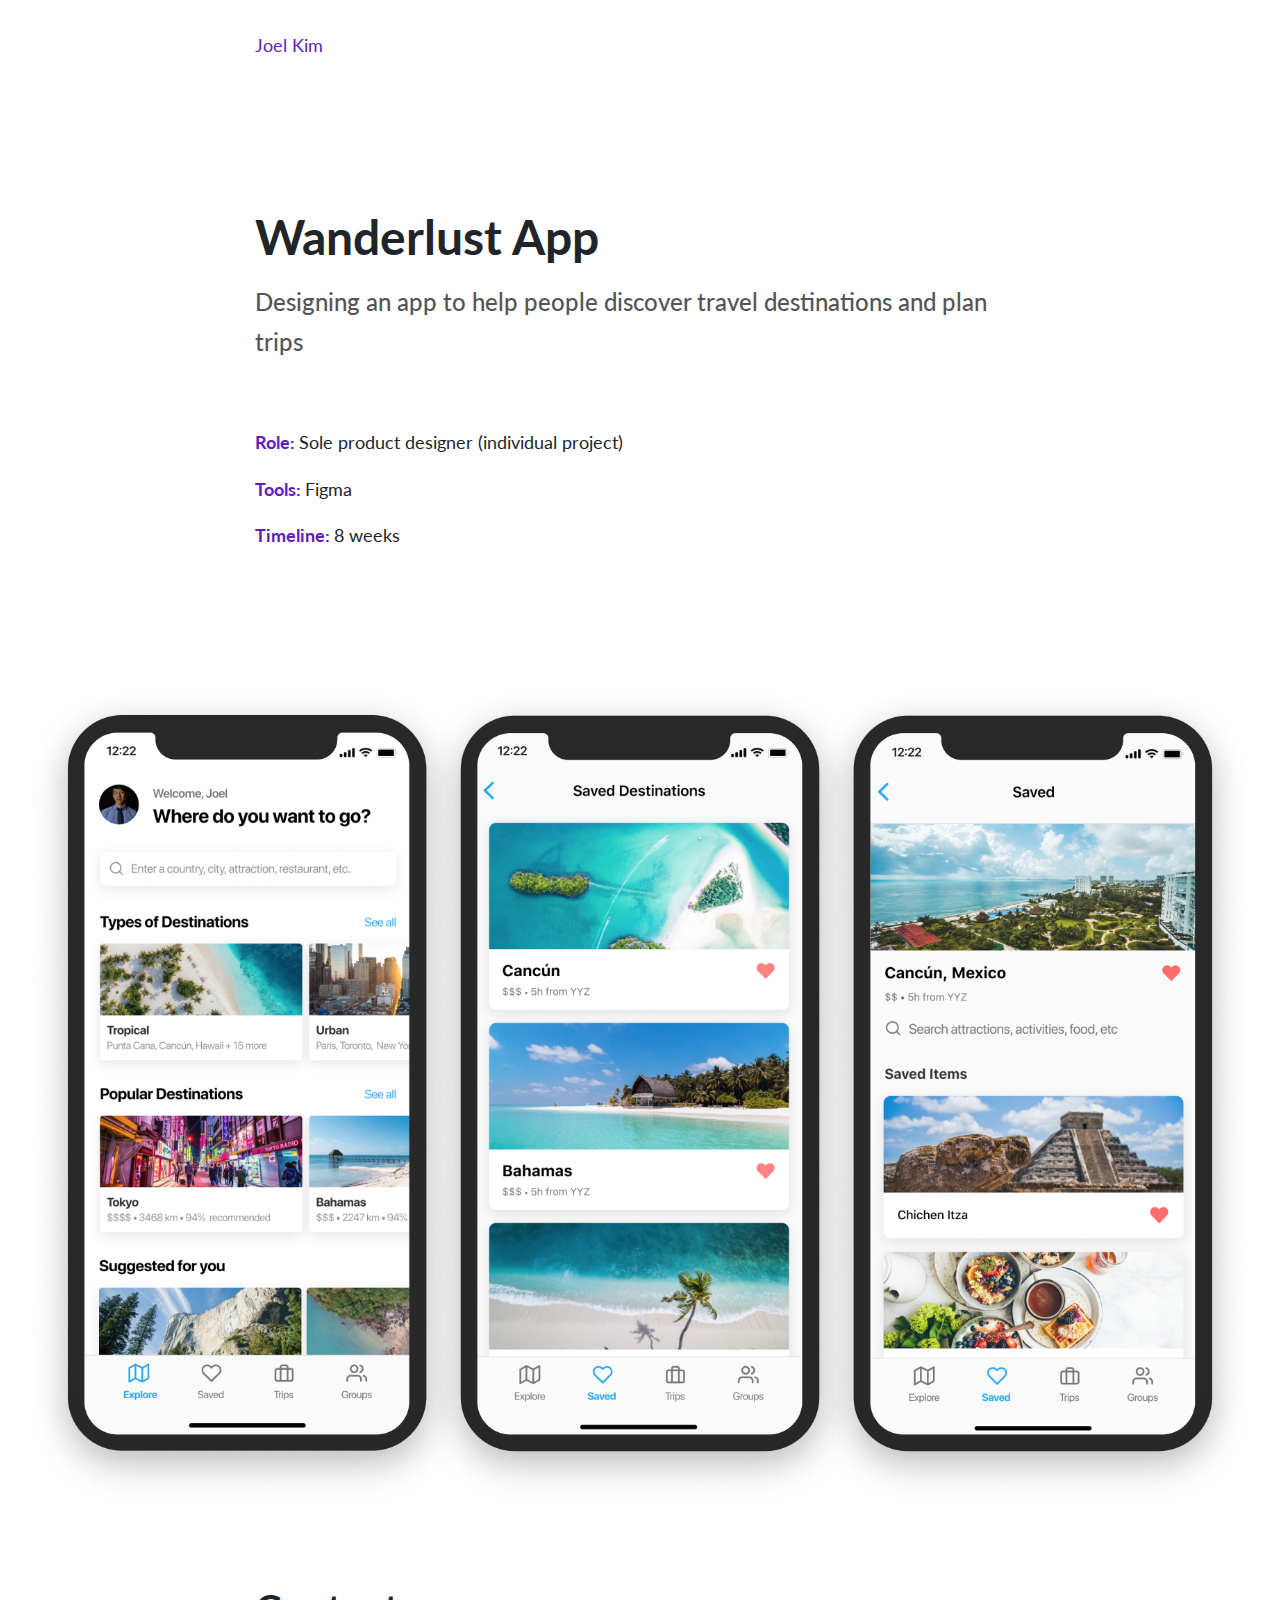
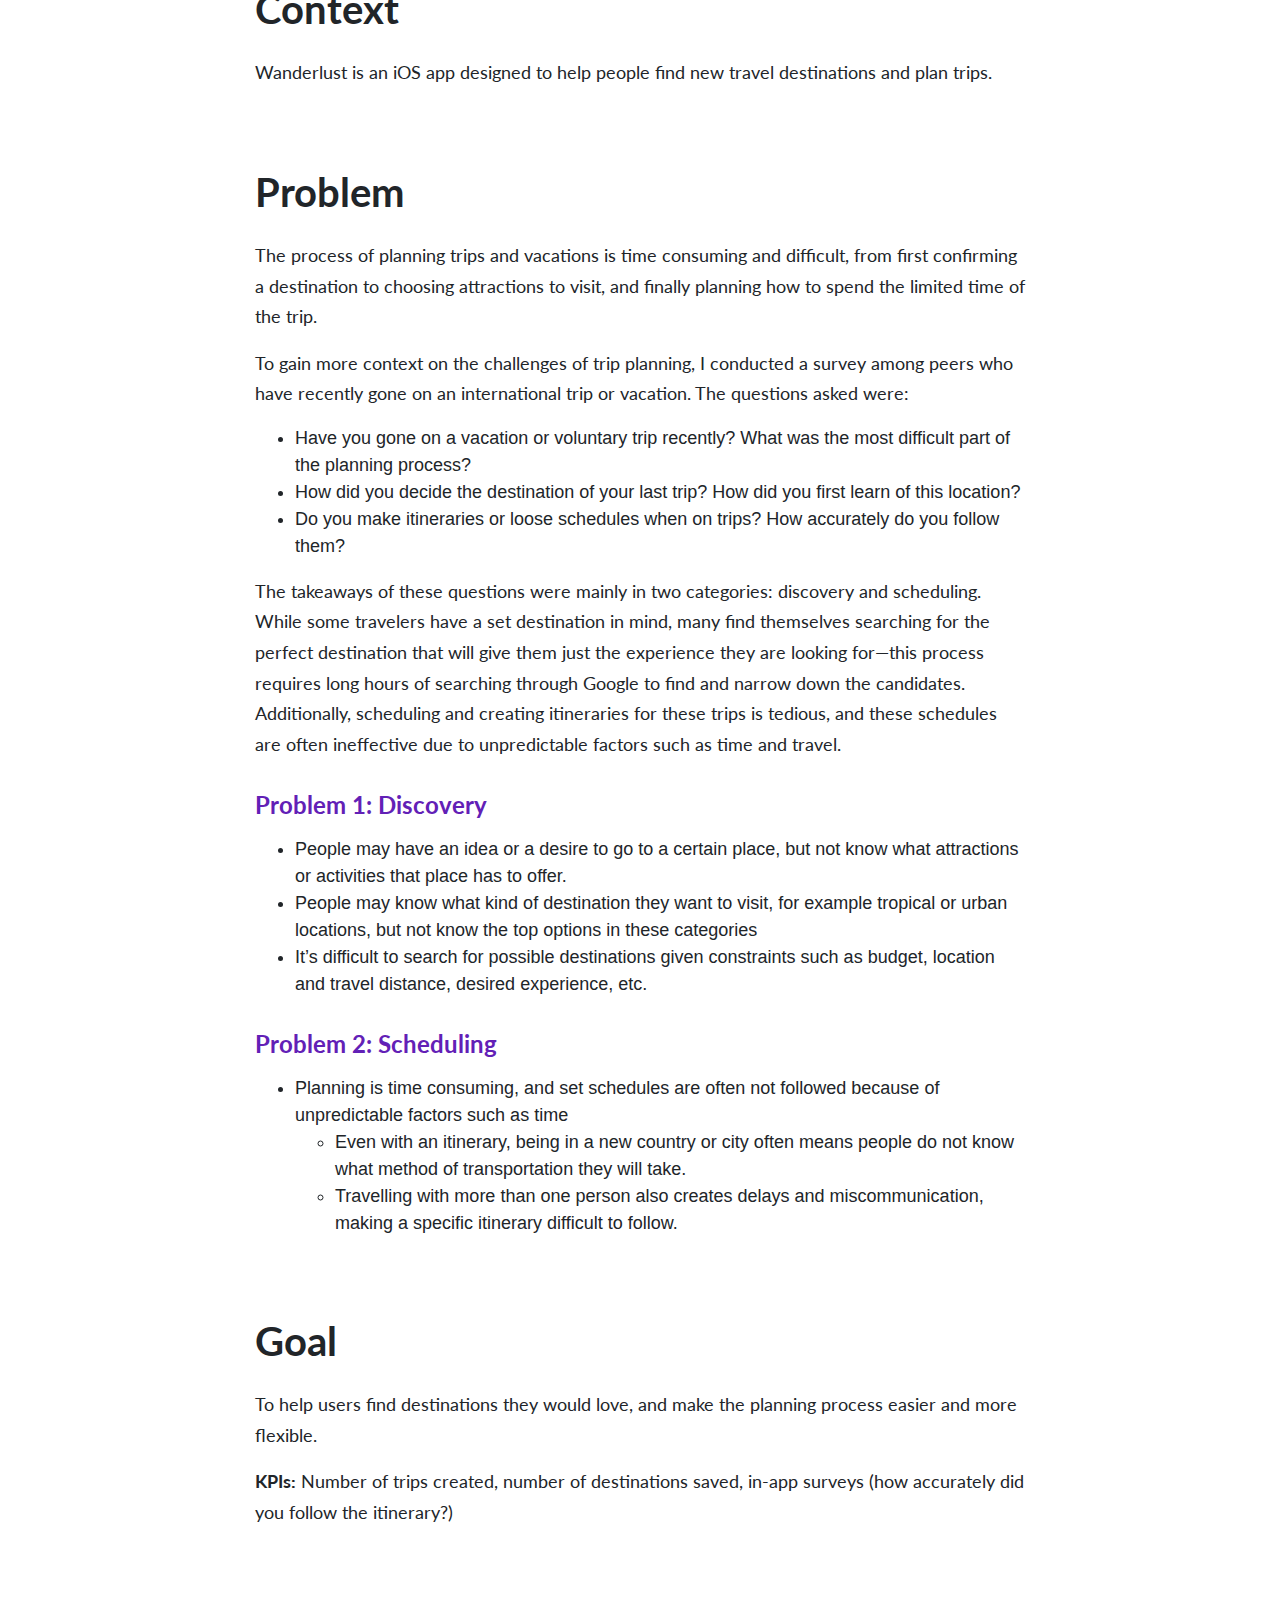
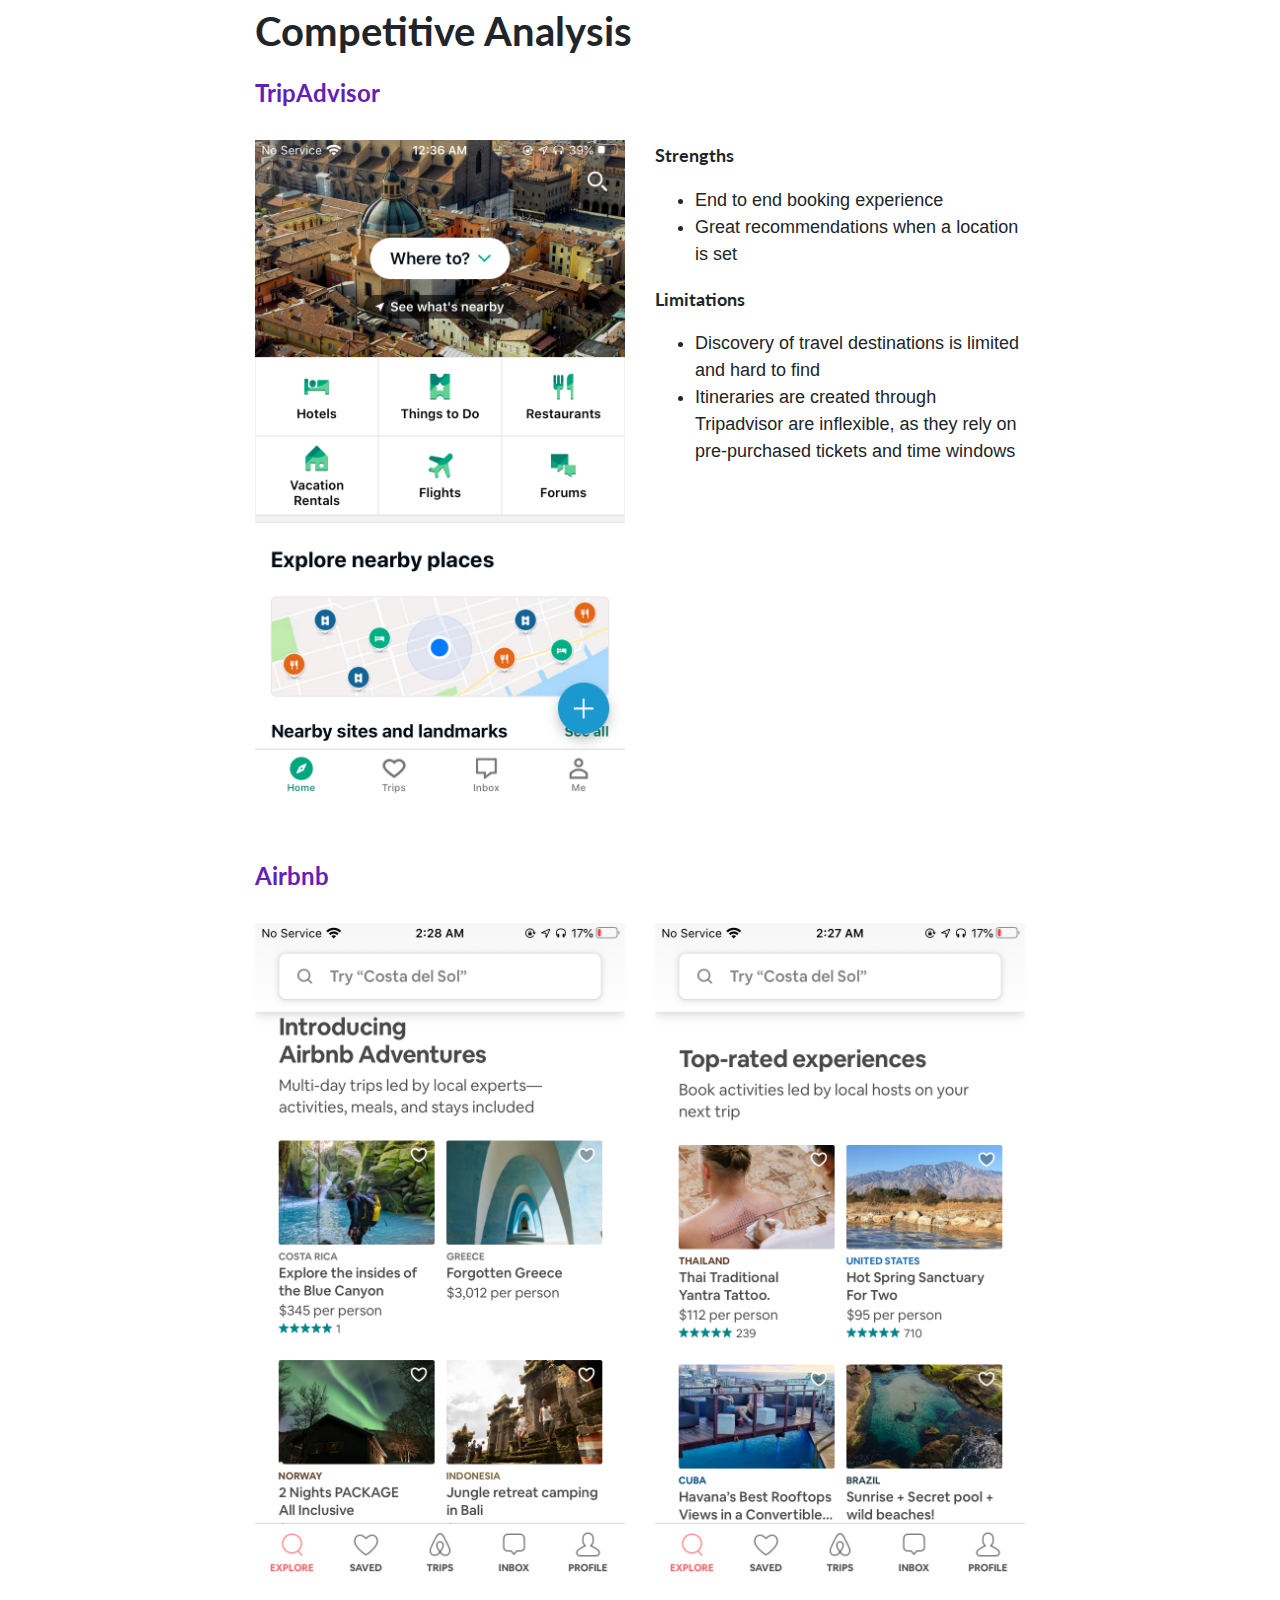
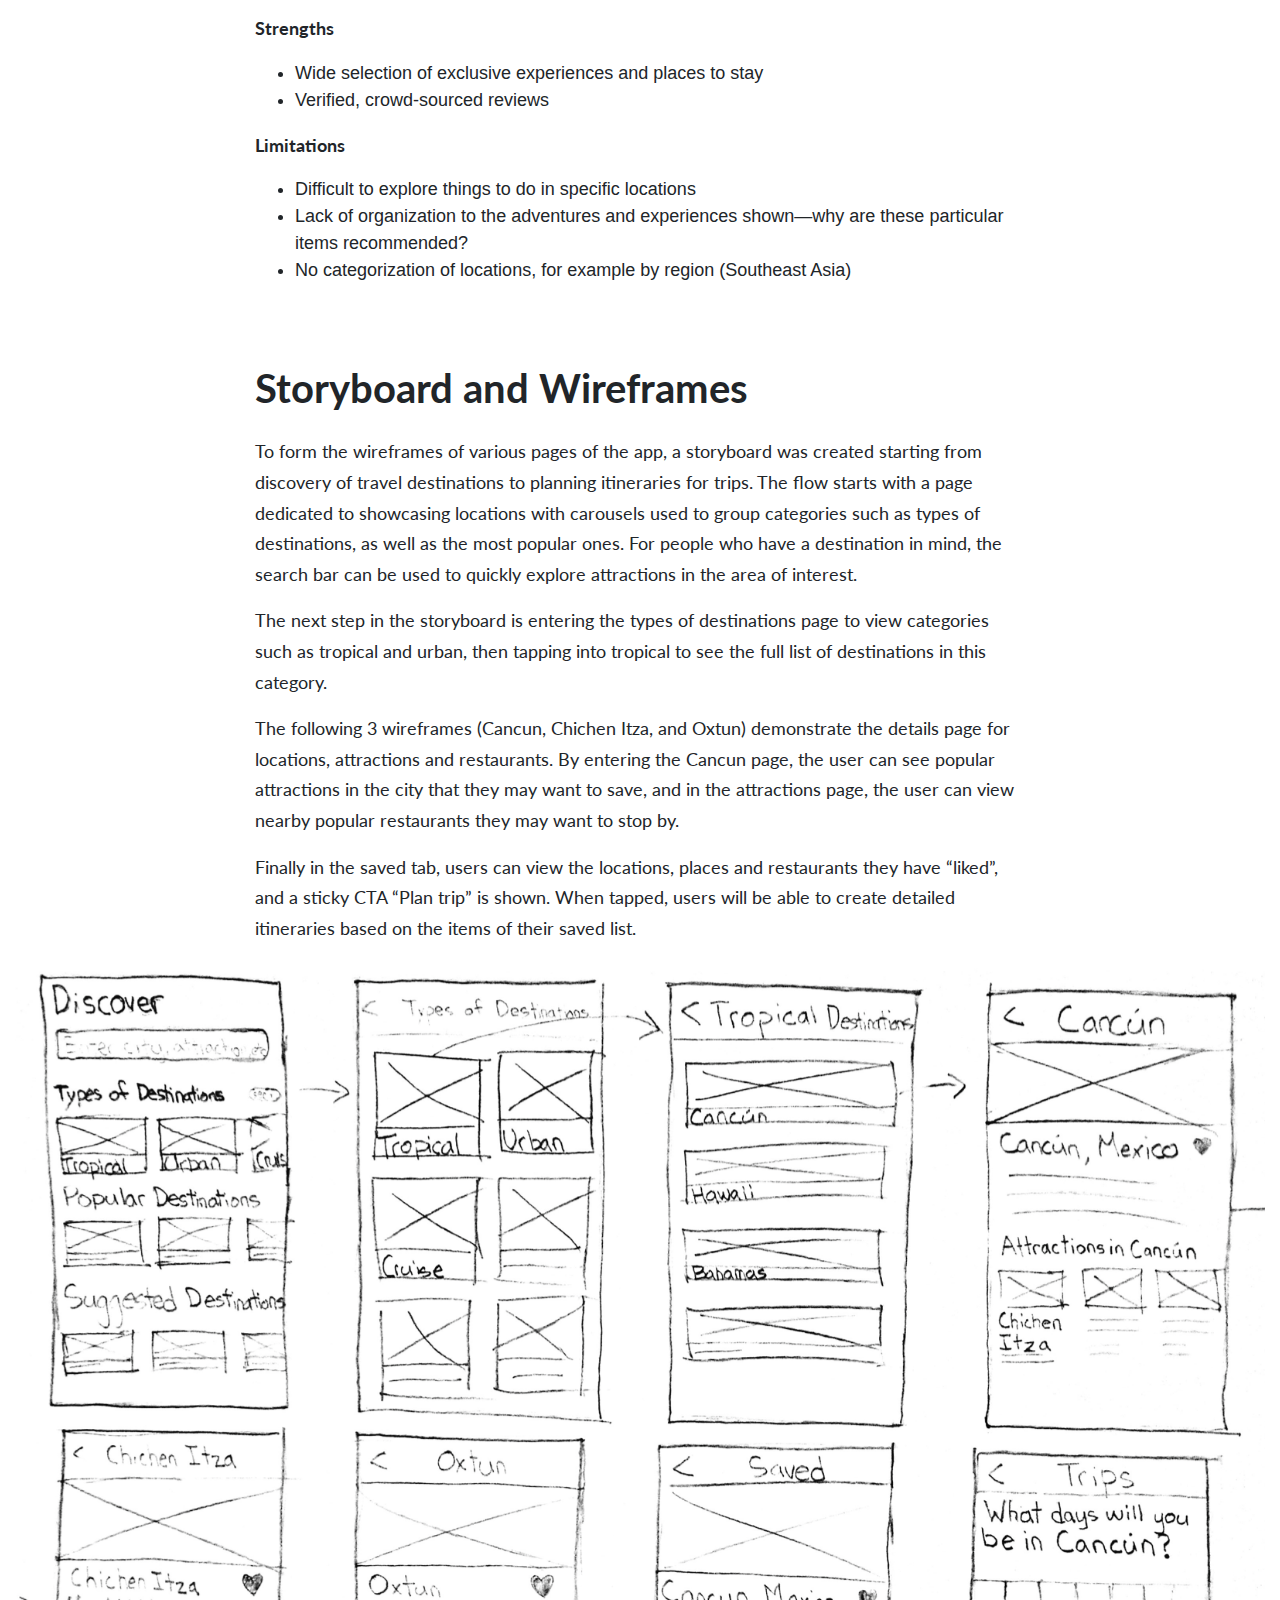
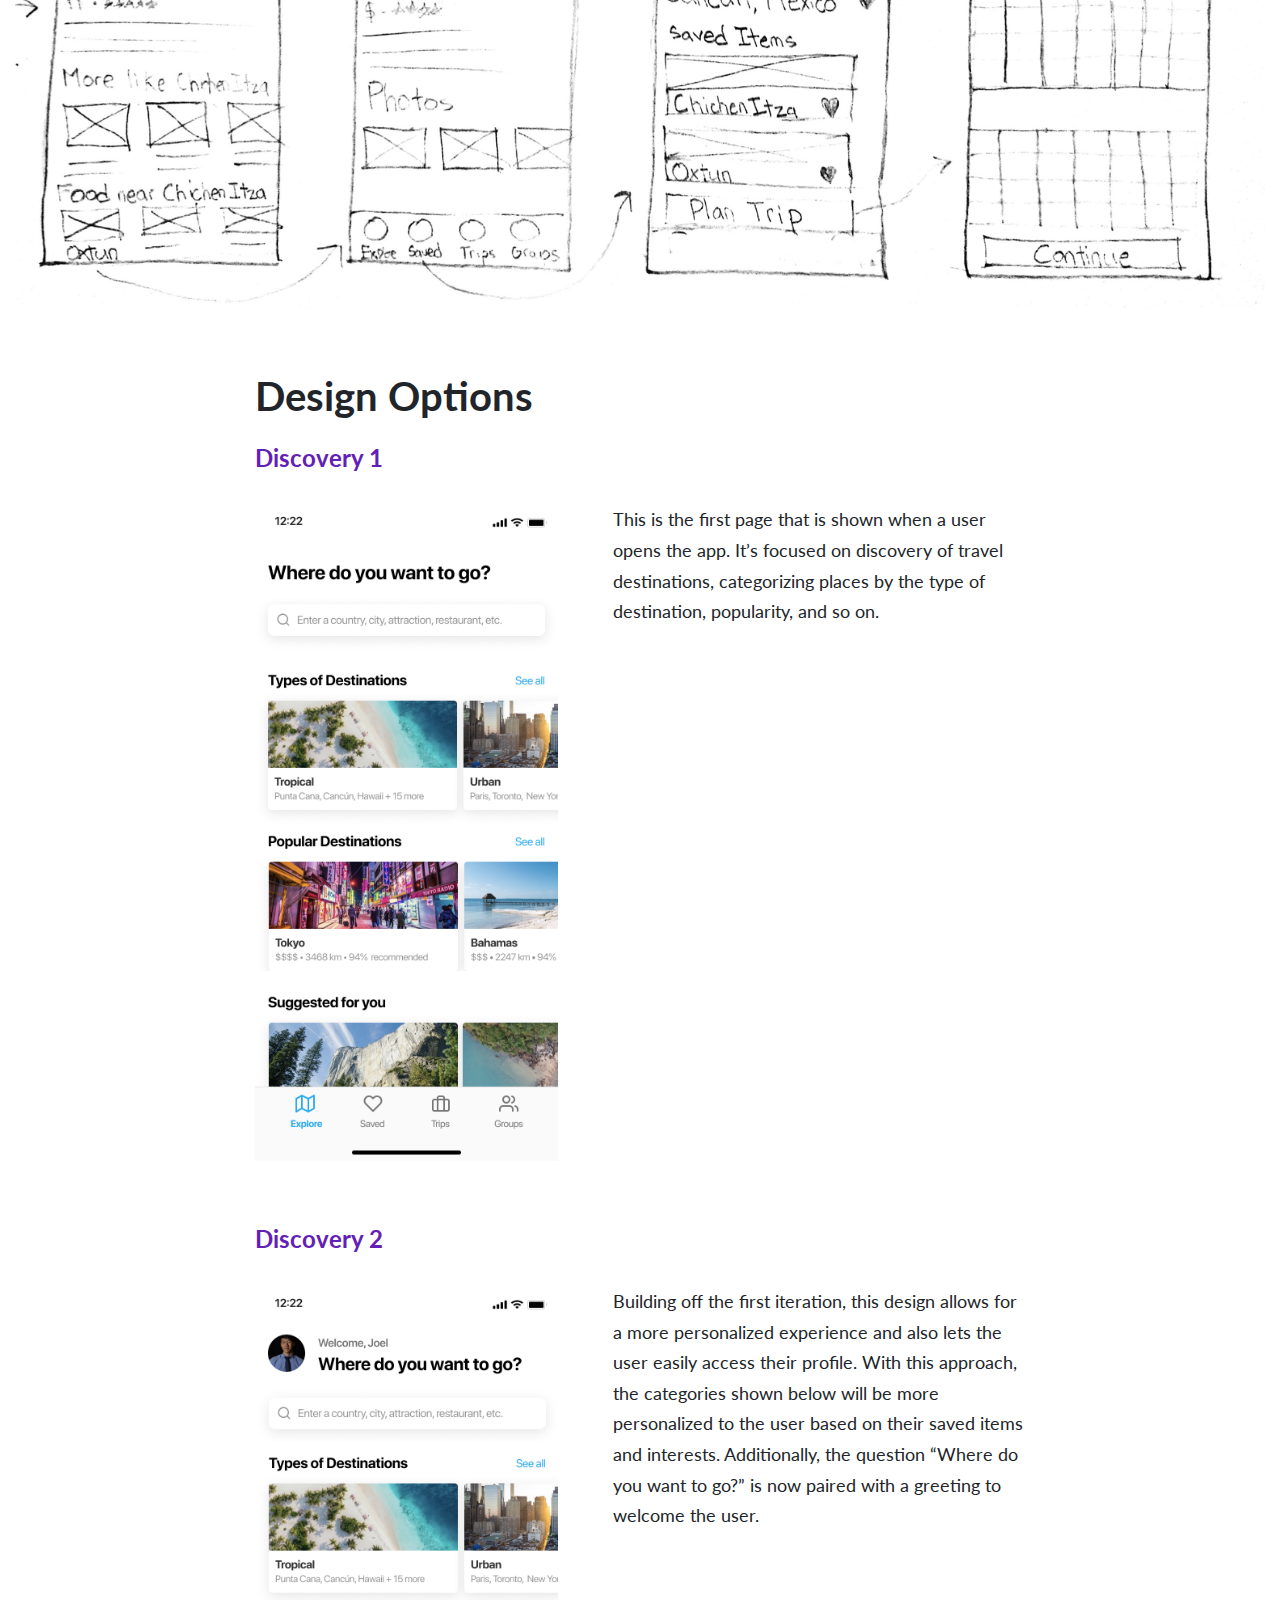
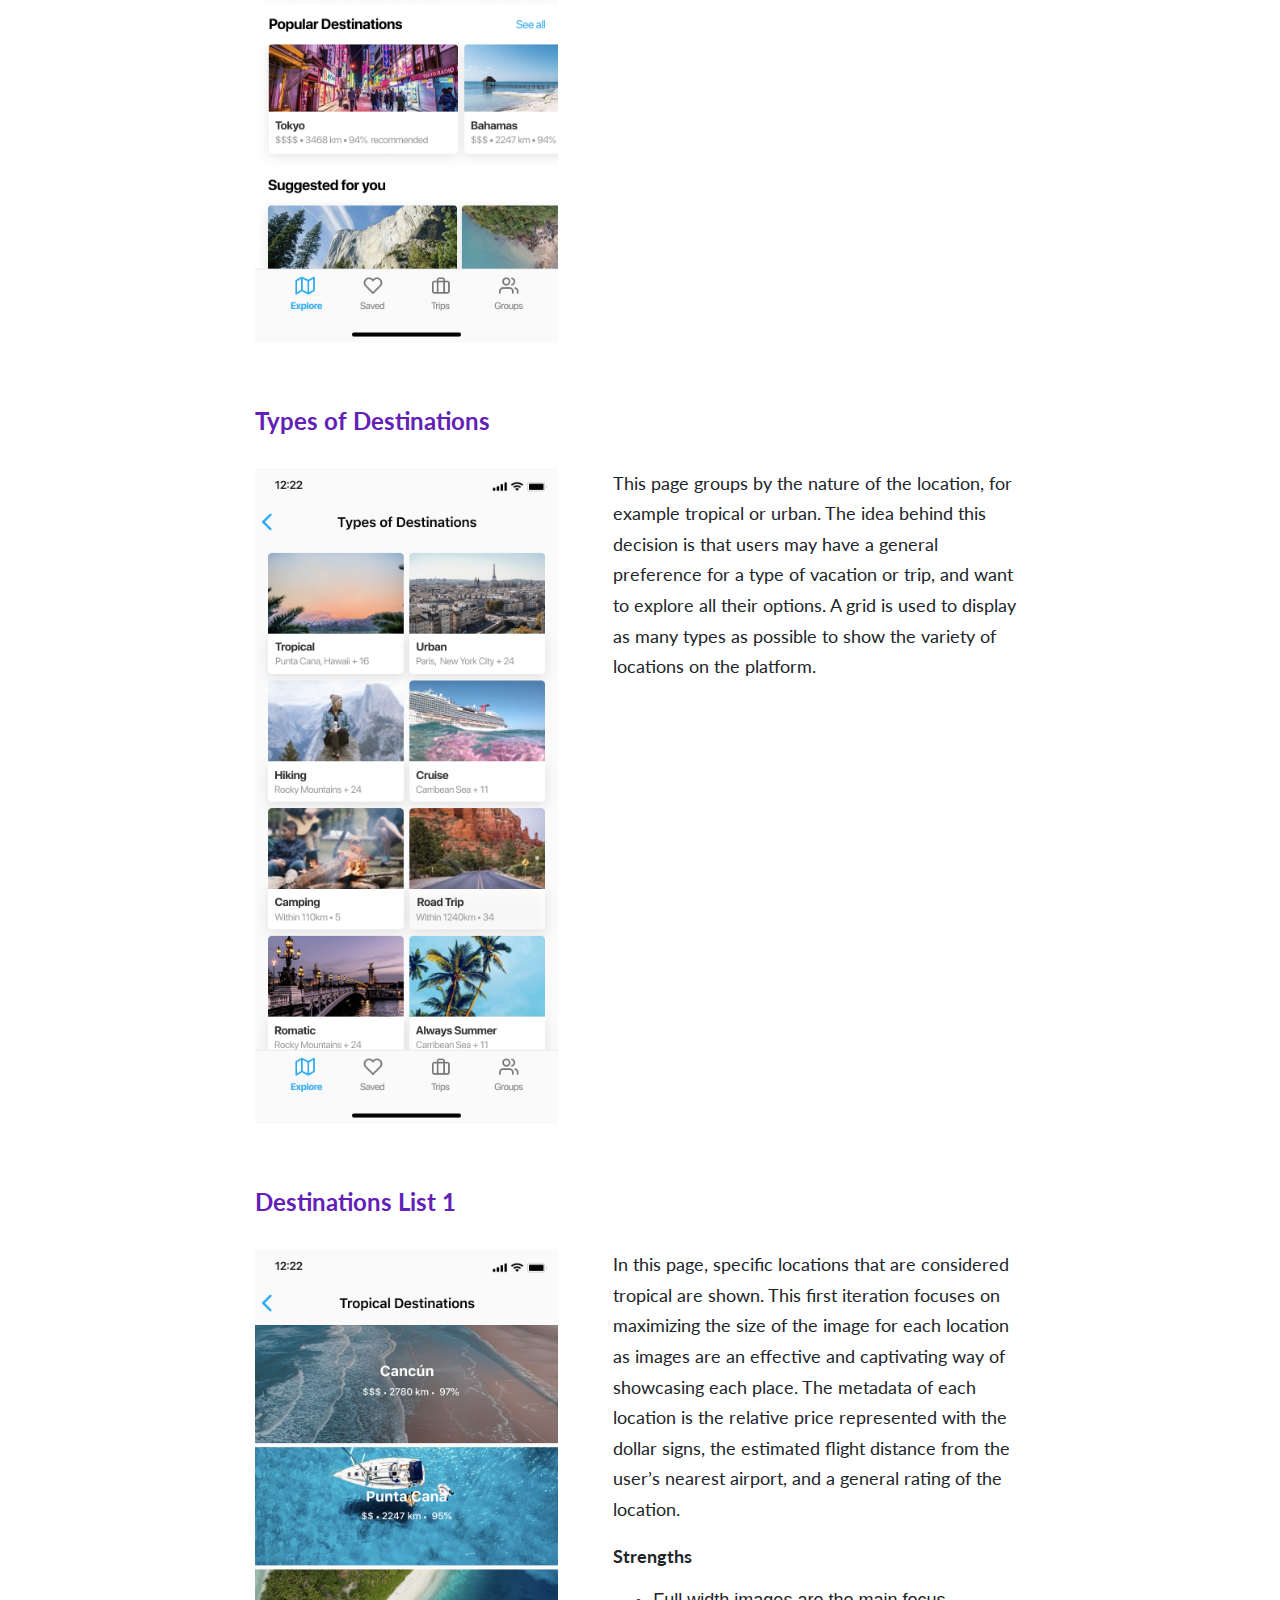
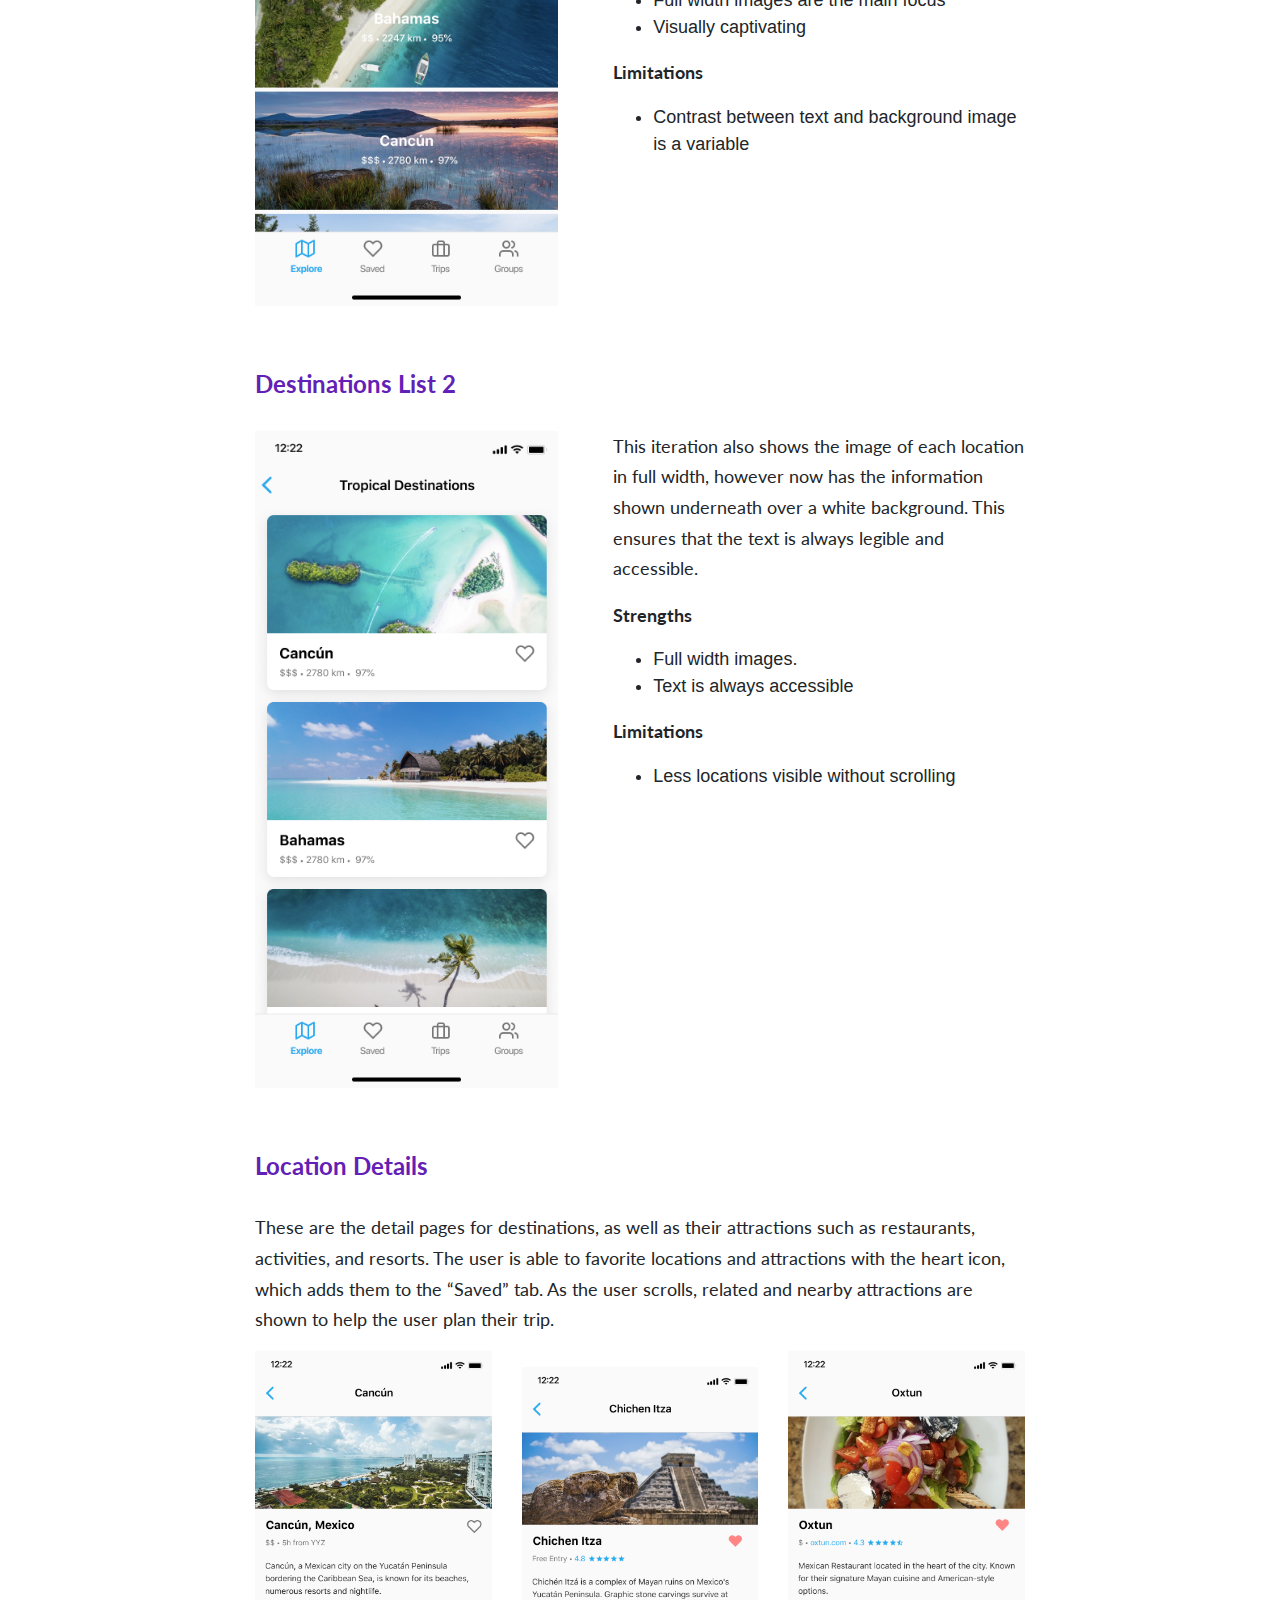
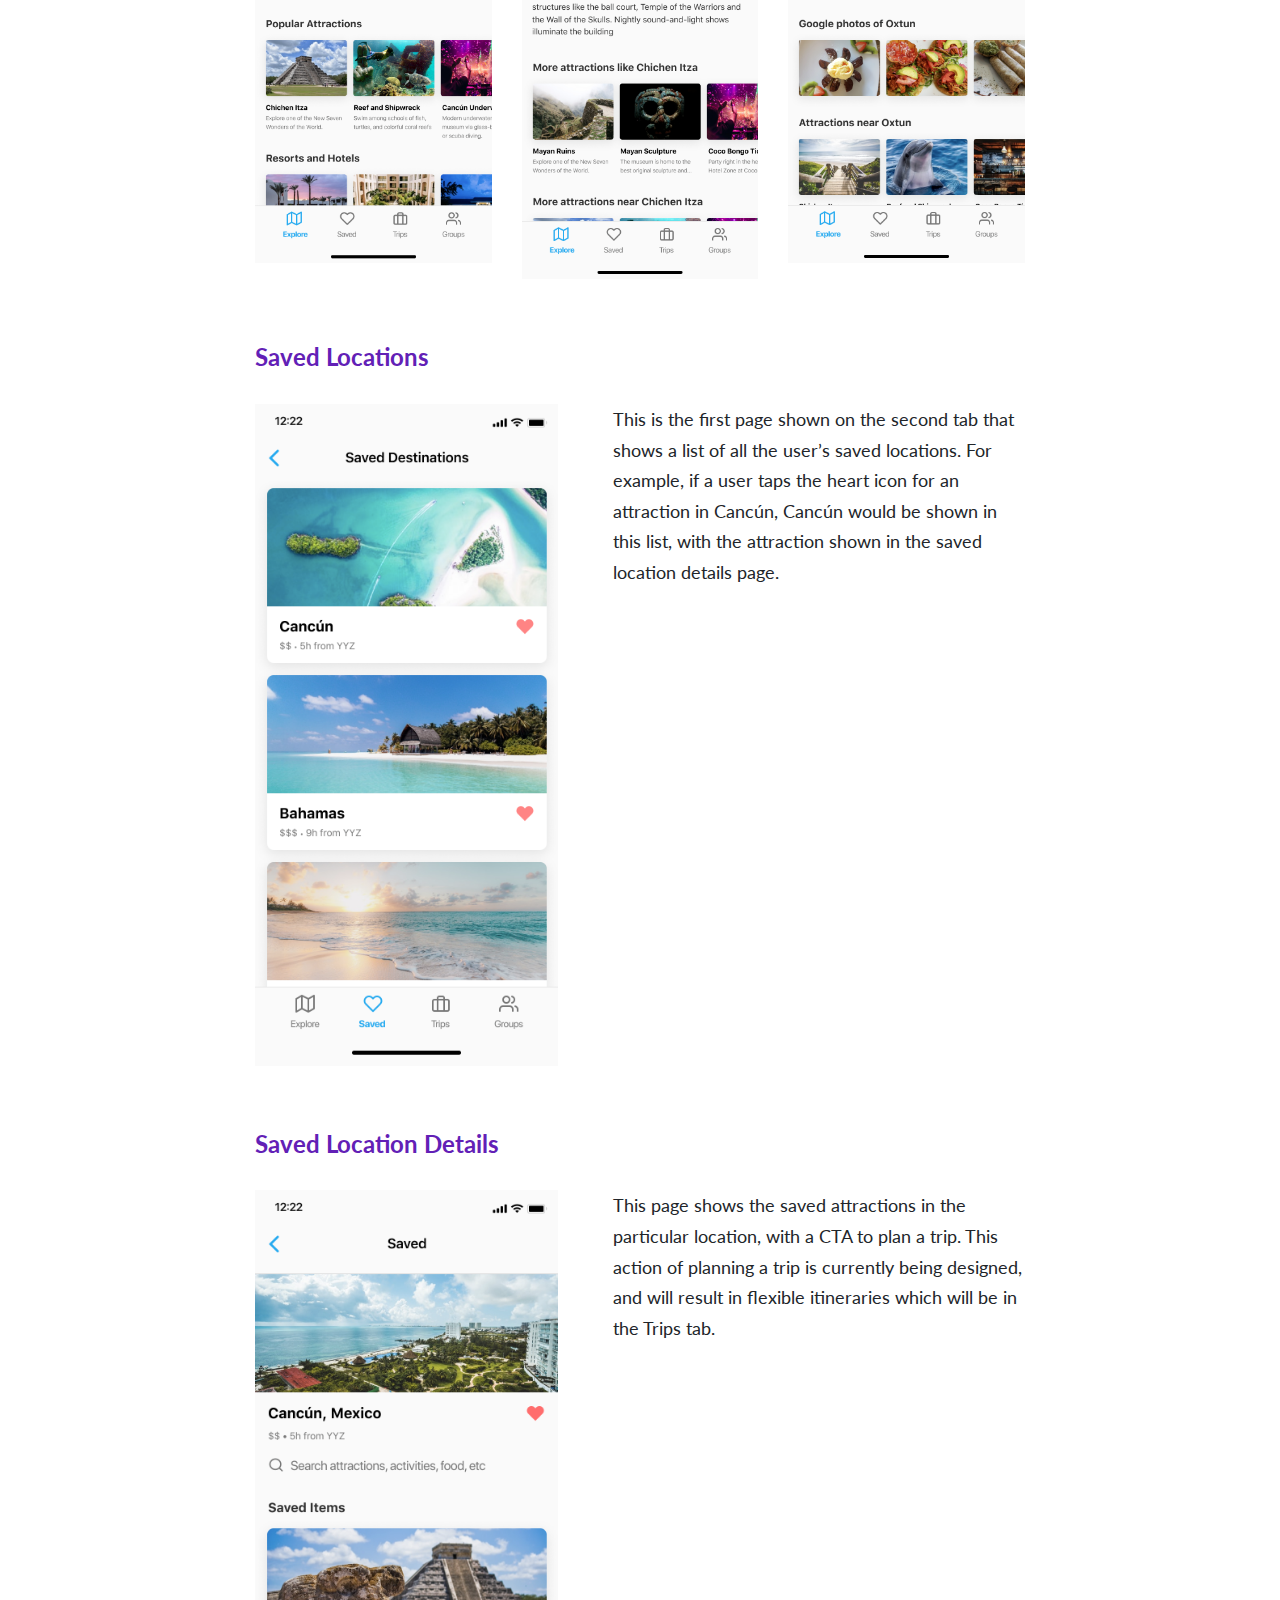
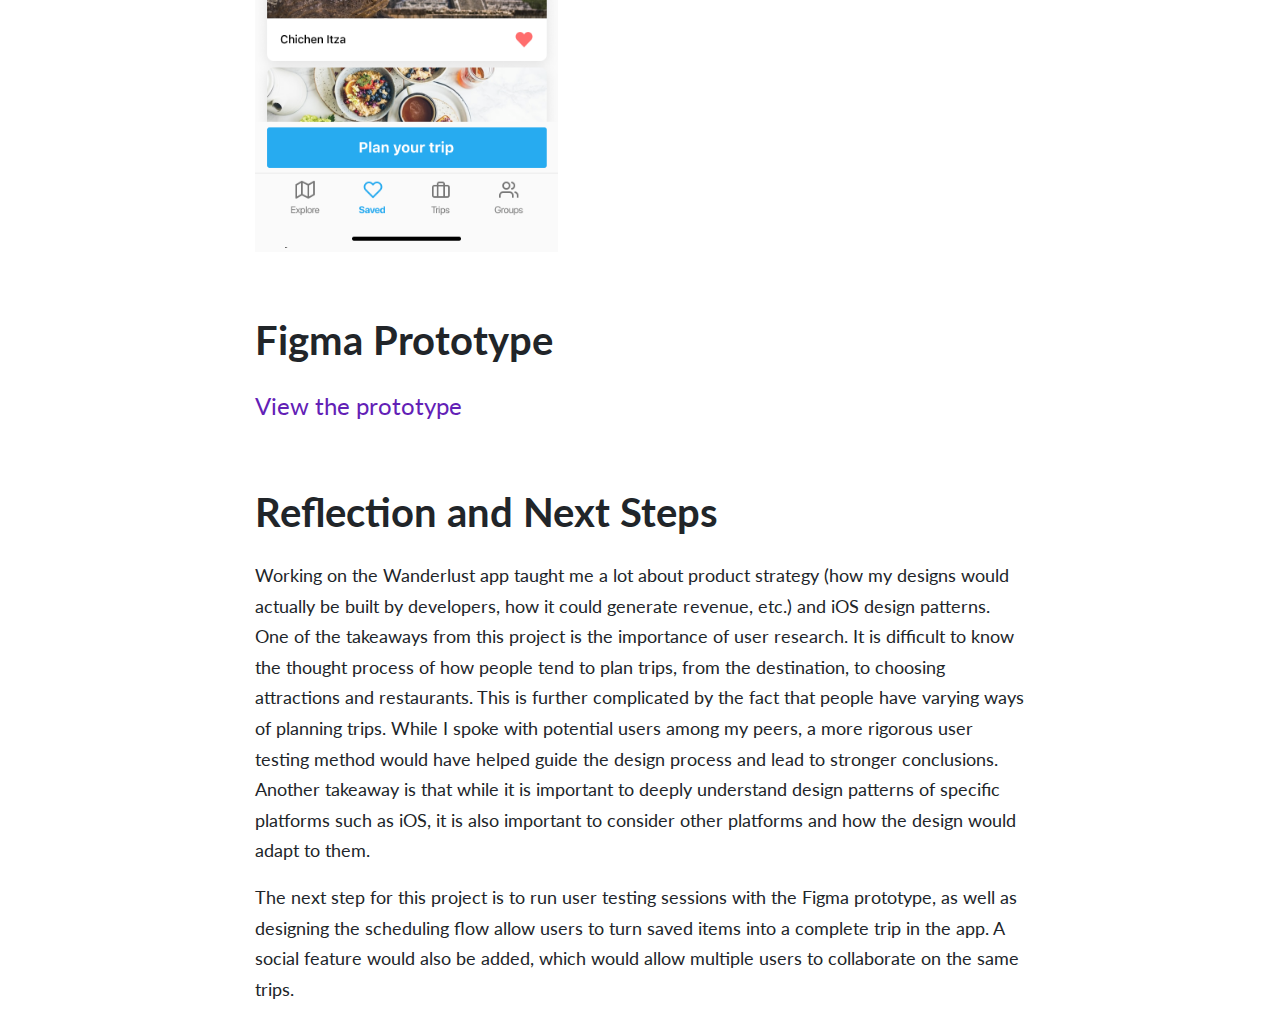
==== commit 078fc5b5: "figma prototype" ====
--- a/wanderlust.html
+++ b/wanderlust.html
@@ -201,6 +201,8 @@
             <p>This page shows the saved attractions in the particular location, with a CTA to plan a trip. This action of planning a trip is currently being designed, and will result in flexible itineraries which will be in the Trips tab.</p>
           </div> 
         </div>
+        <h3>Figma Prototype</h3>
+        <a target="_blank" href="https://www.figma.com/proto/Sw1LDZc3hSmys4qVkk68aL/Travel-App-Design-Project?node-id=508%3A504&viewport=179%2C345%2C0.14824965596199036&scaling=min-zoom" class="prototype-link">View the prototype</a>
         <h3>Reflection and Next Steps</h3>
         <p>Working on the Wanderlust app taught me a lot about product strategy (how my designs would actually be built by developers, how it could generate revenue, etc.) and iOS design patterns. One of the takeaways from this project is the importance of user research. It is difficult to know the thought process of how people tend to plan trips, from the destination, to choosing attractions and restaurants. This is further complicated by the fact that people have varying ways of planning trips. While I spoke with potential users among my peers, a more rigorous user testing method would have helped guide the design process and lead to stronger conclusions. Another takeaway is that while it is important to deeply understand design patterns of specific platforms such as iOS, it is also important to consider other platforms and how the design would adapt to them.</p>
         <p>The next step for this project is to run user testing sessions with the Figma prototype, as well as designing the scheduling flow allow users to turn saved items into a complete trip in the app. A social feature would also be added, which would allow multiple users to collaborate on the same trips.</p>
--- a/style/project.css
+++ b/style/project.css
@@ -153,3 +153,7 @@
 .project-image {
   max-width: 100%;
 }
+
+.prototype-link {
+	font-size: 24px;
+}
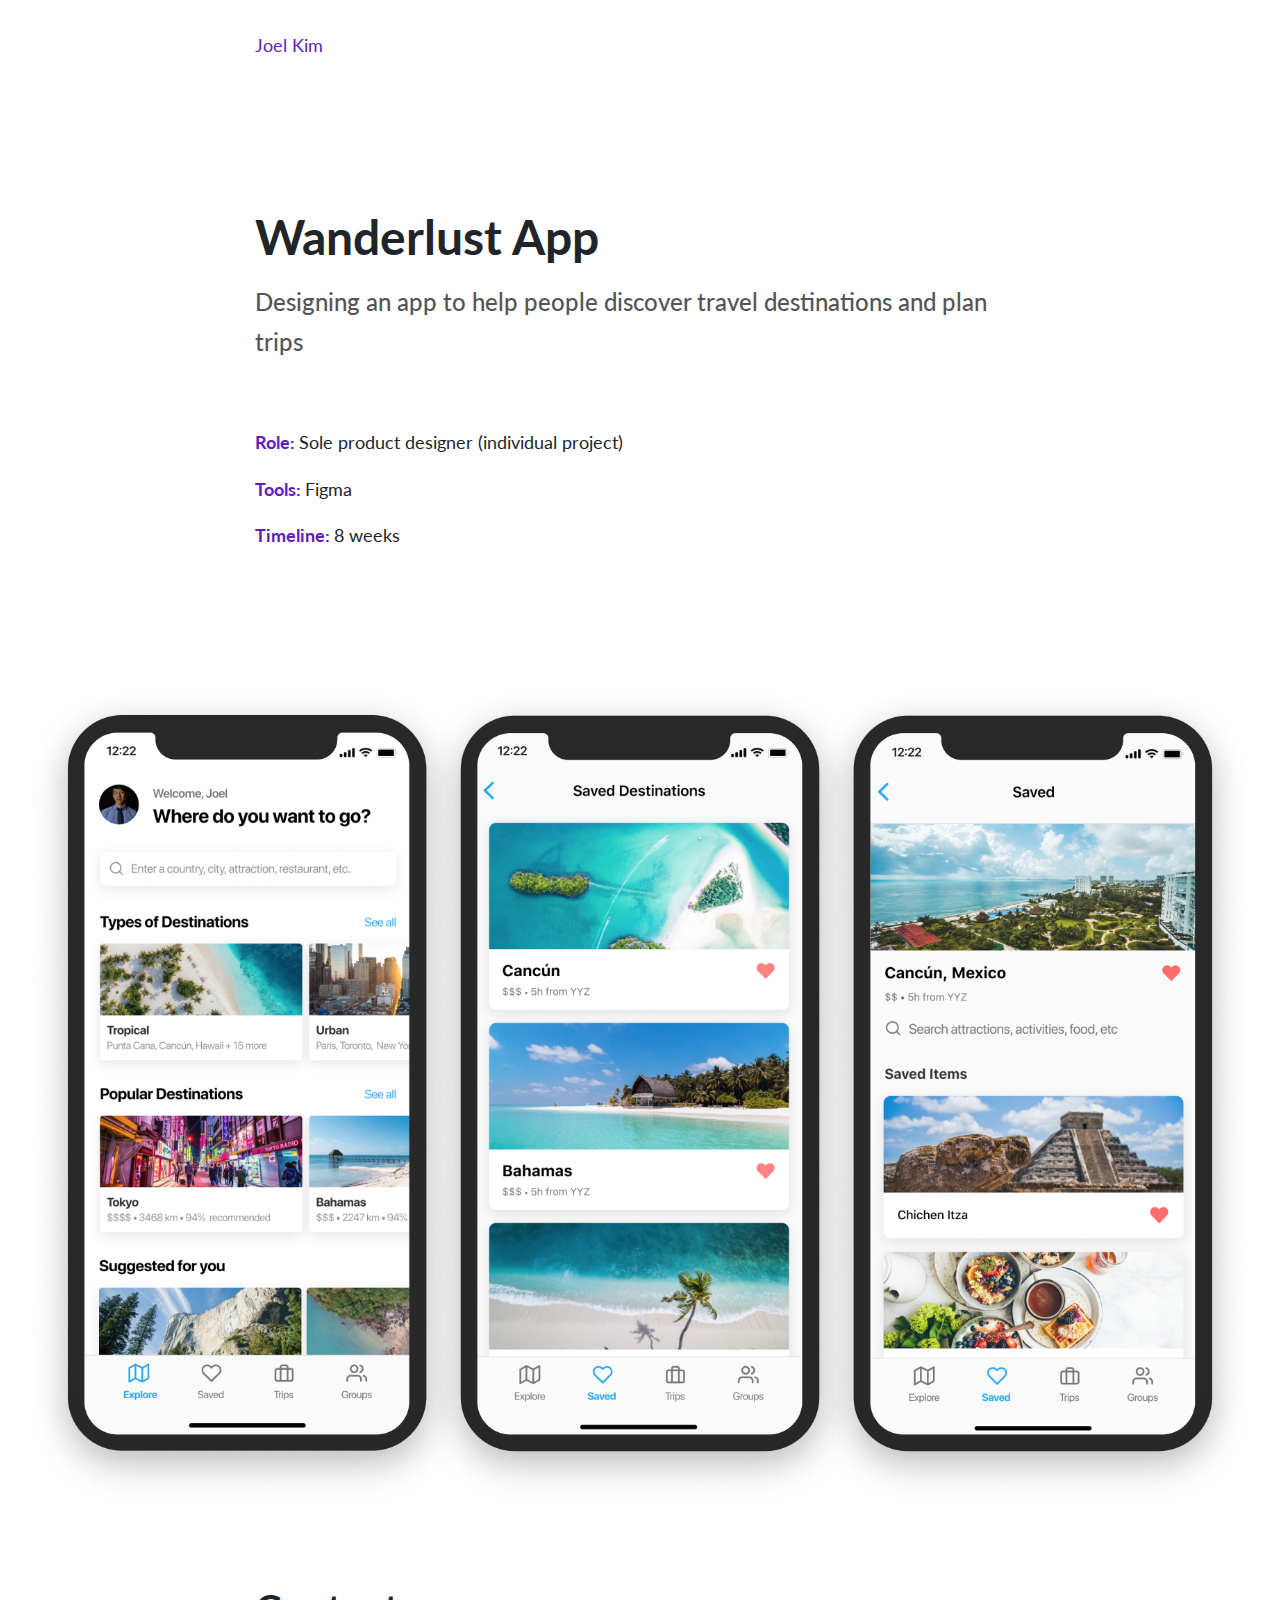
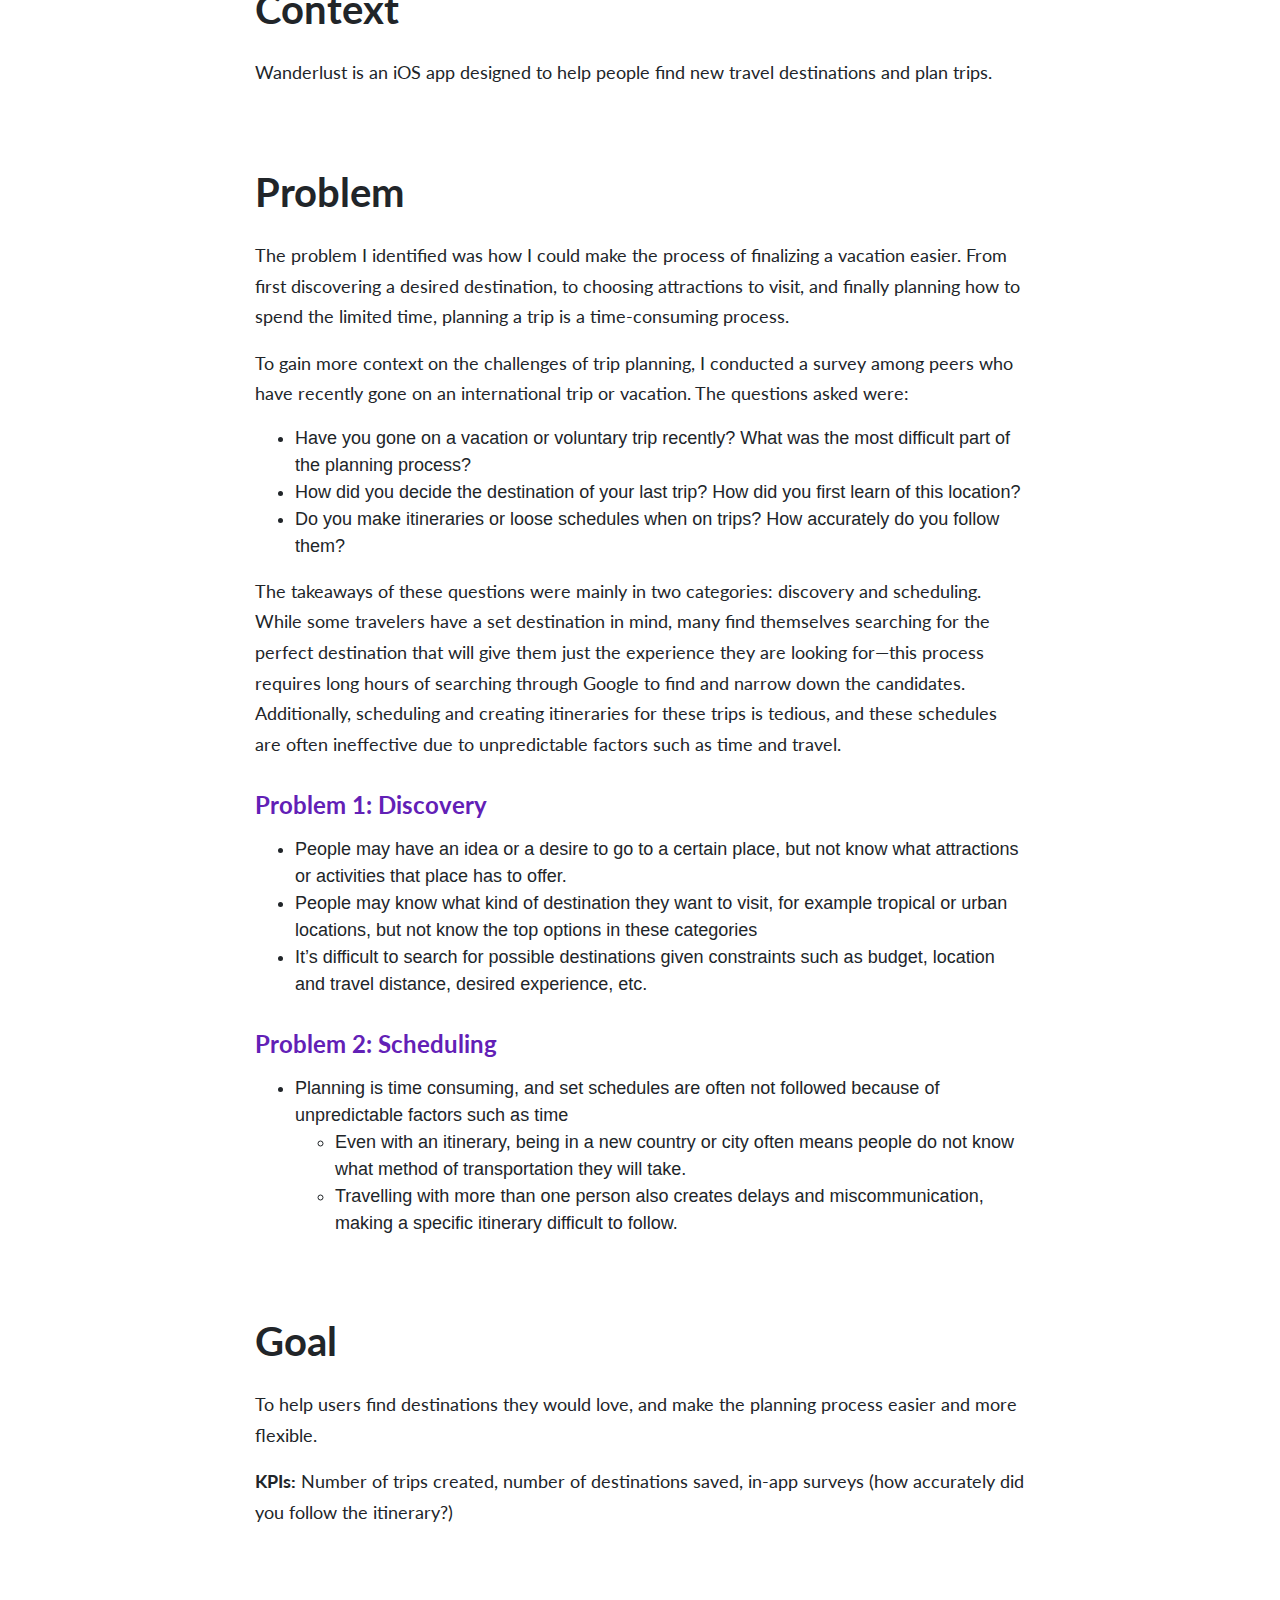
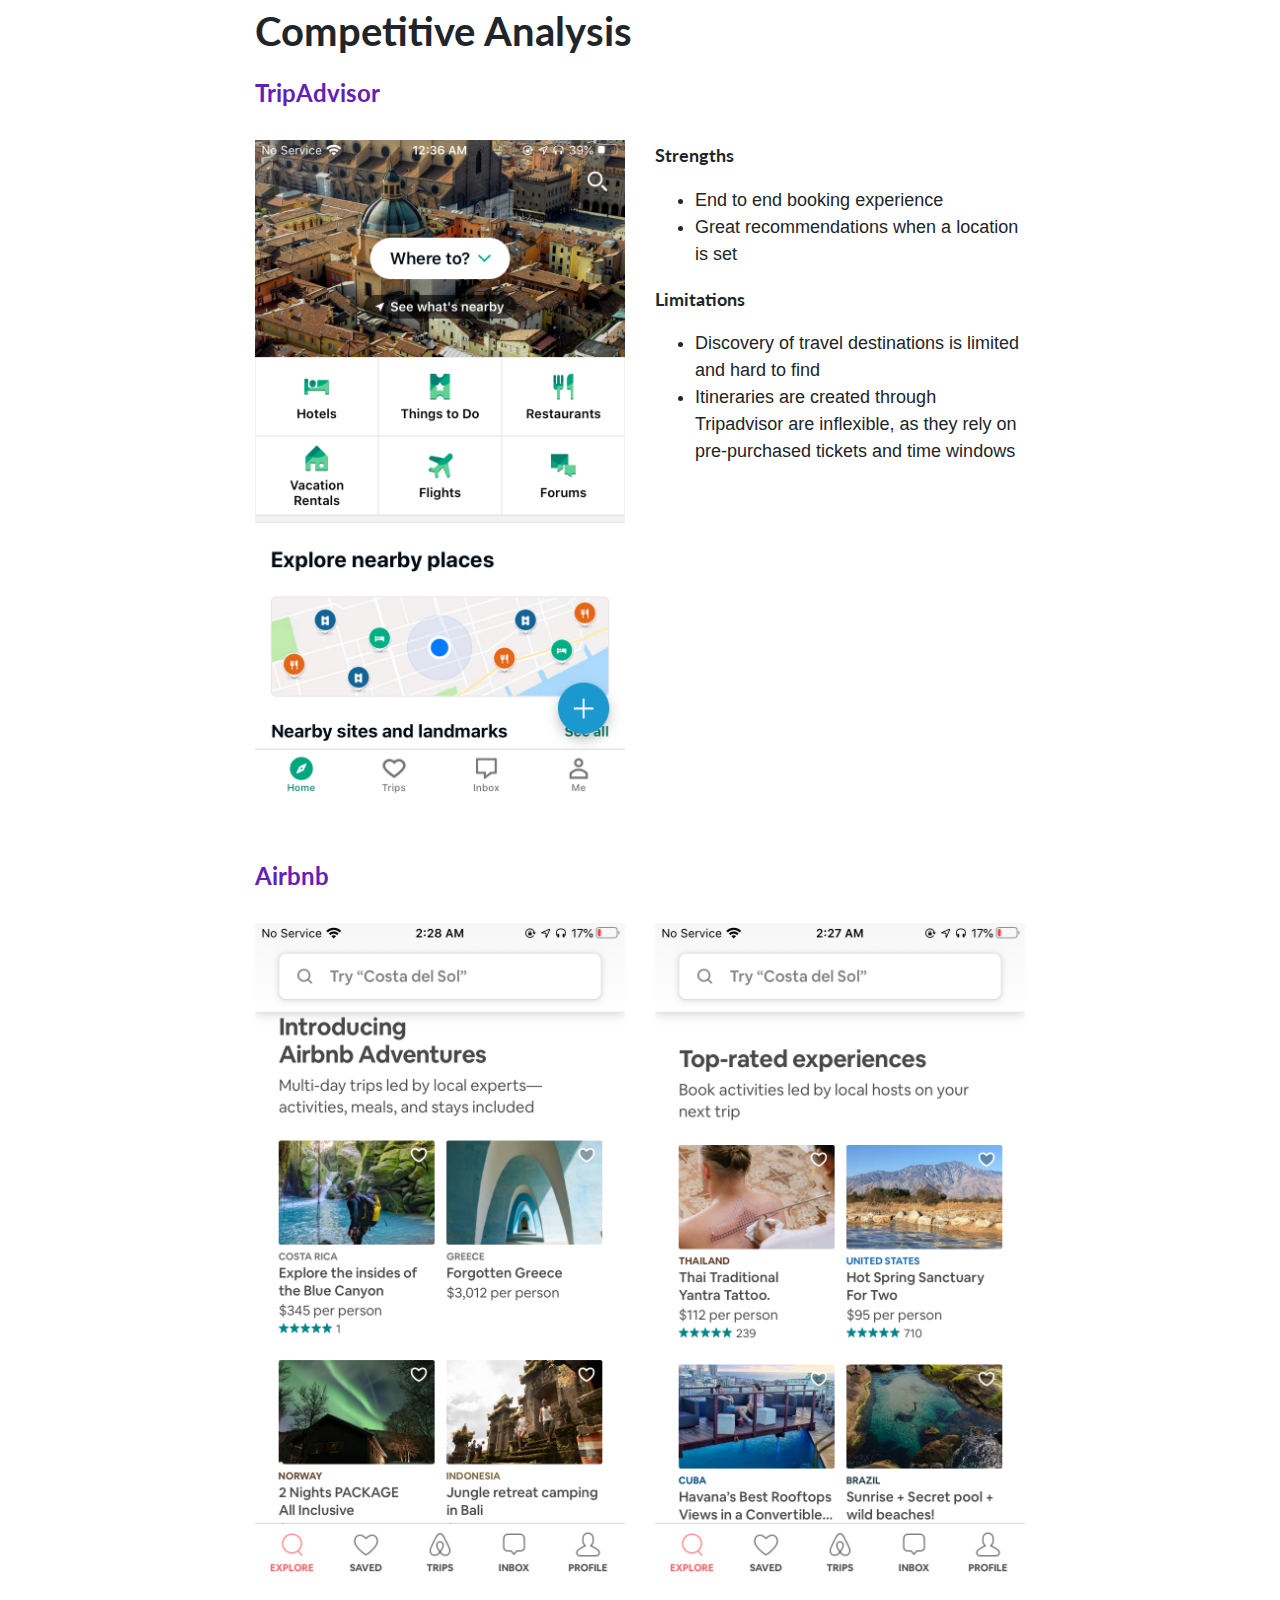
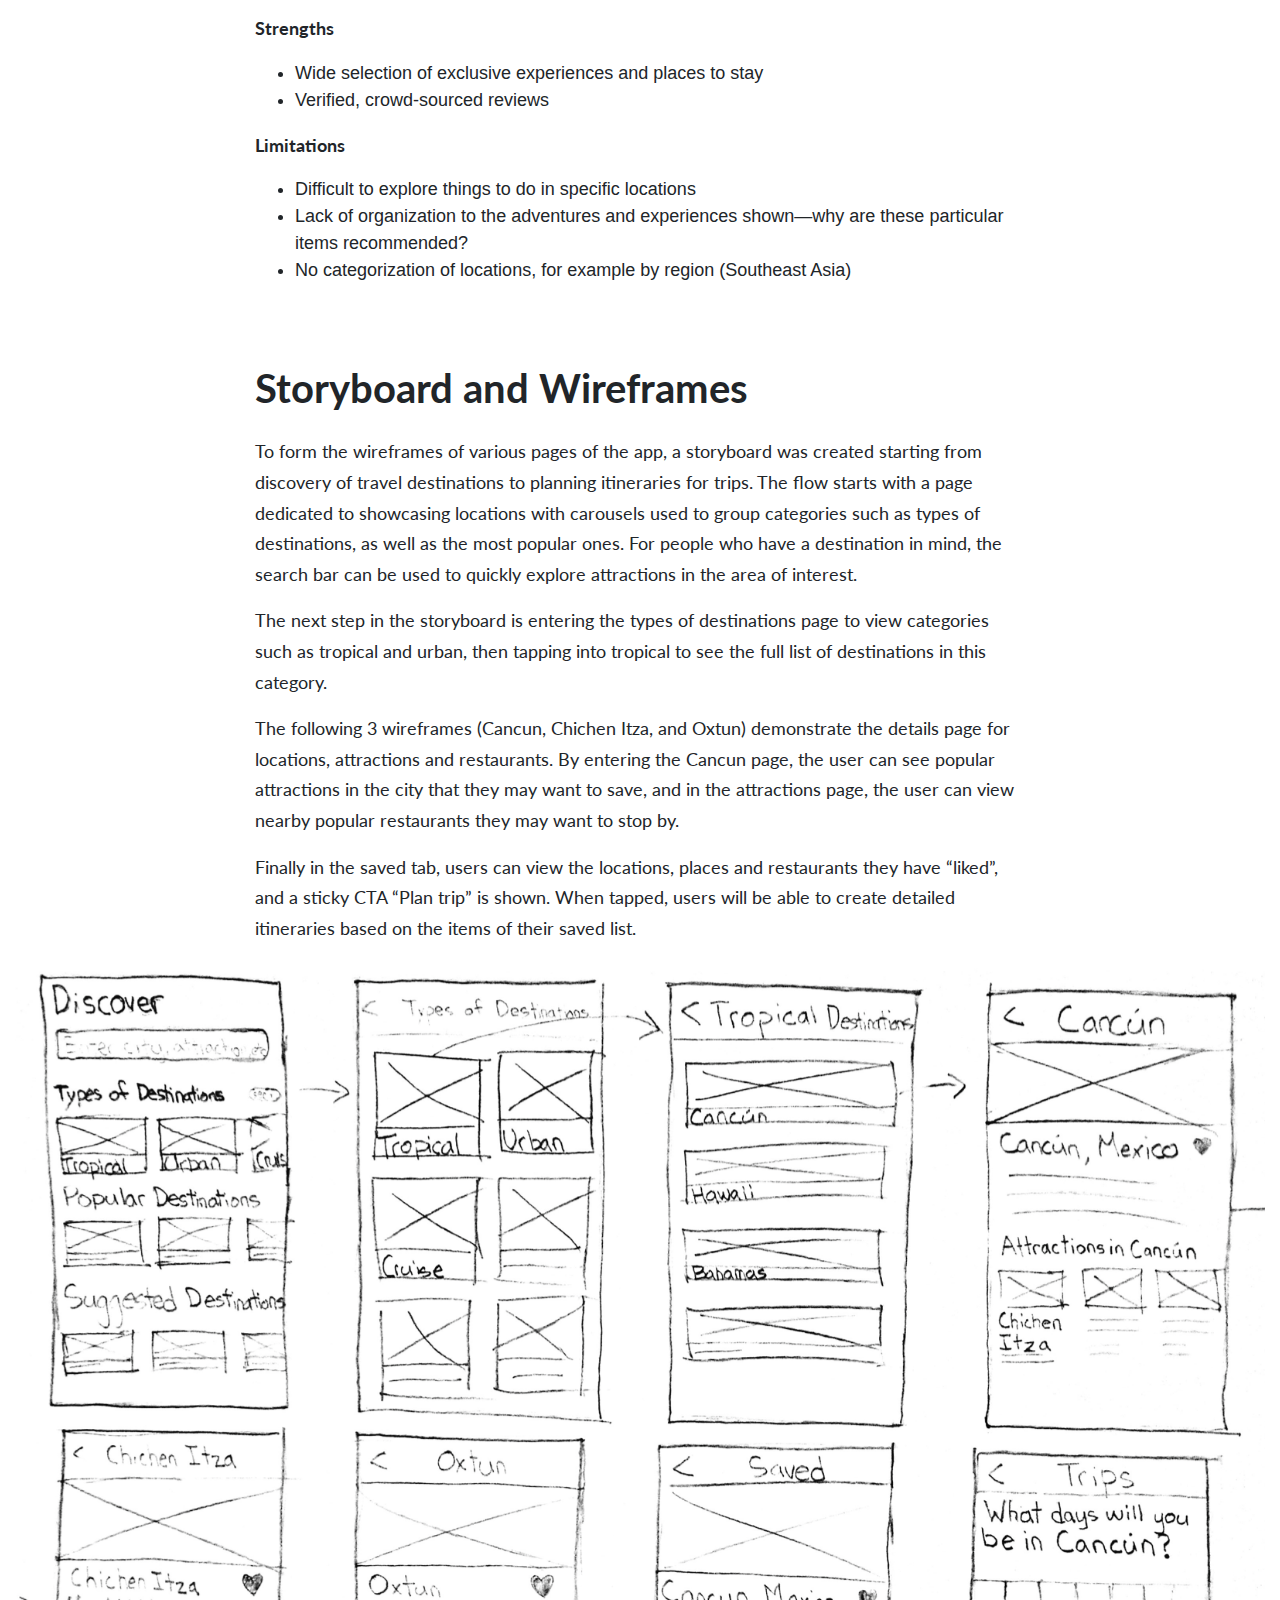
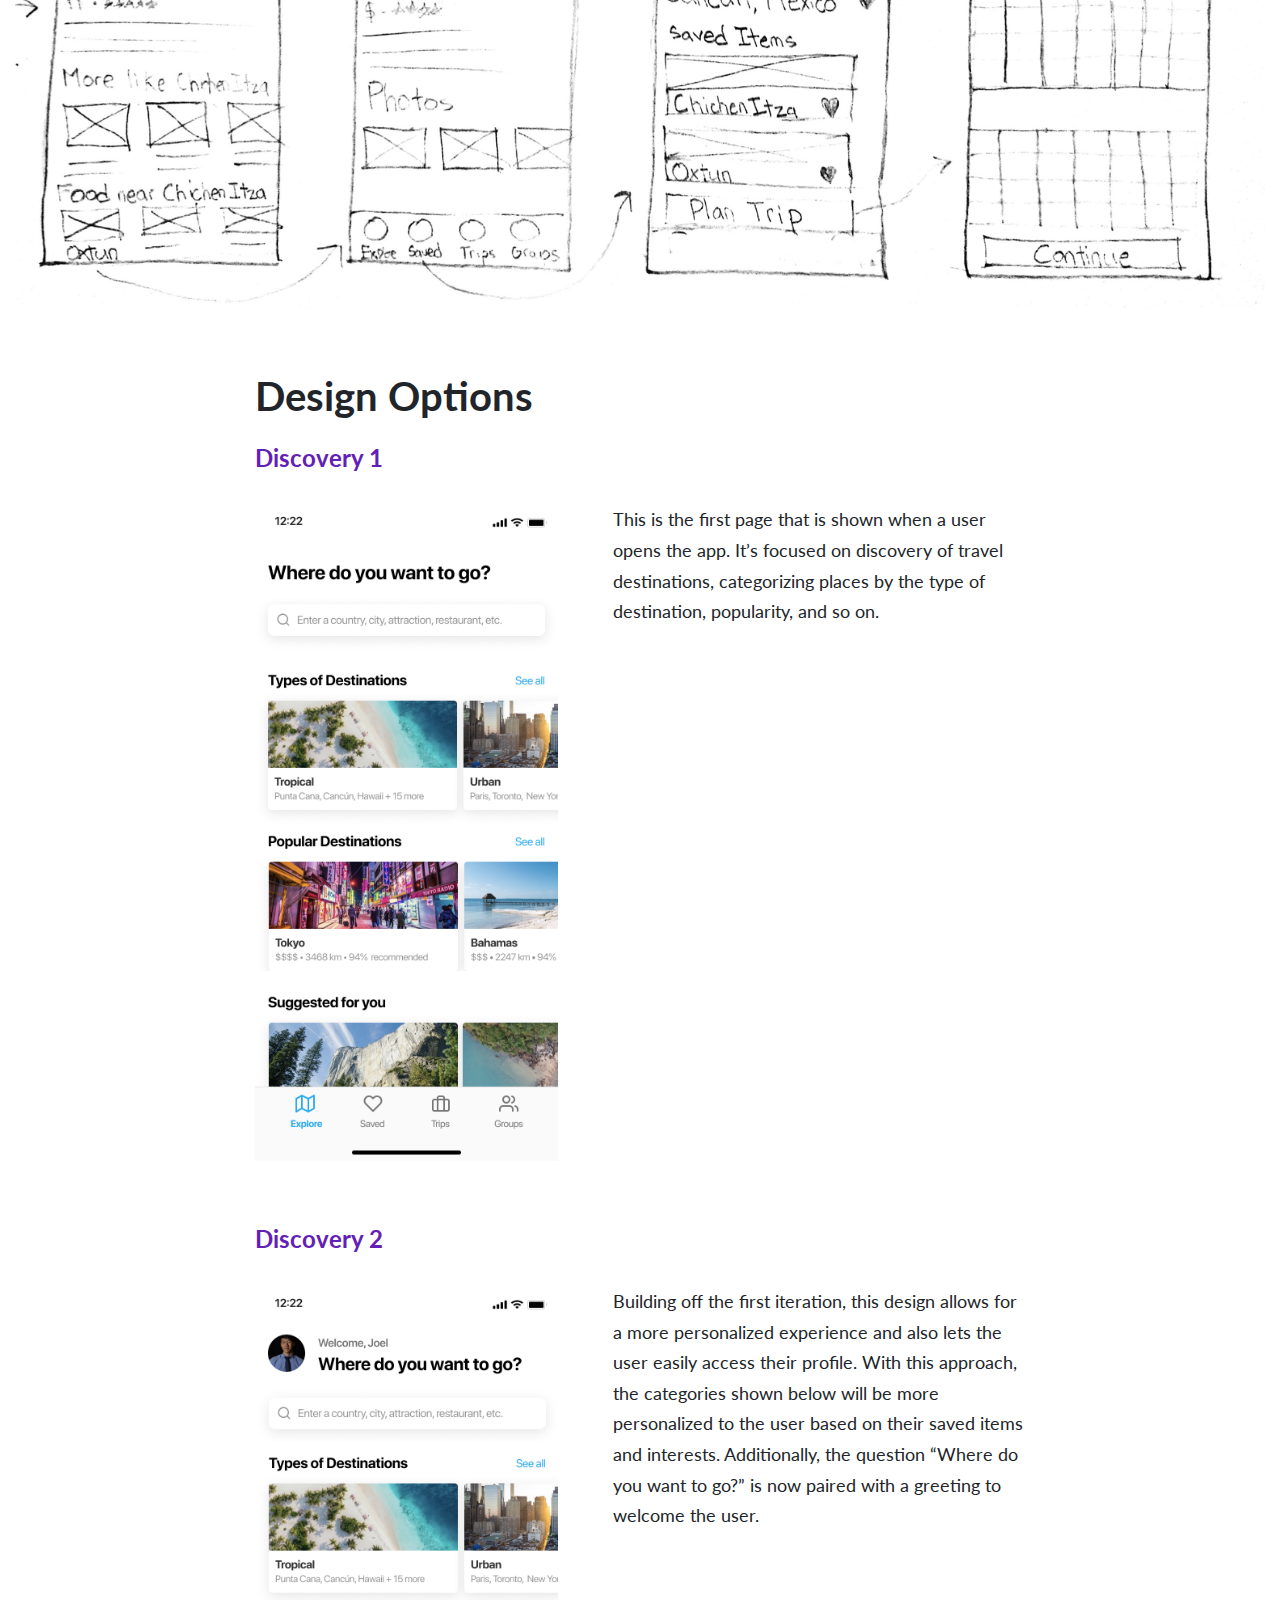
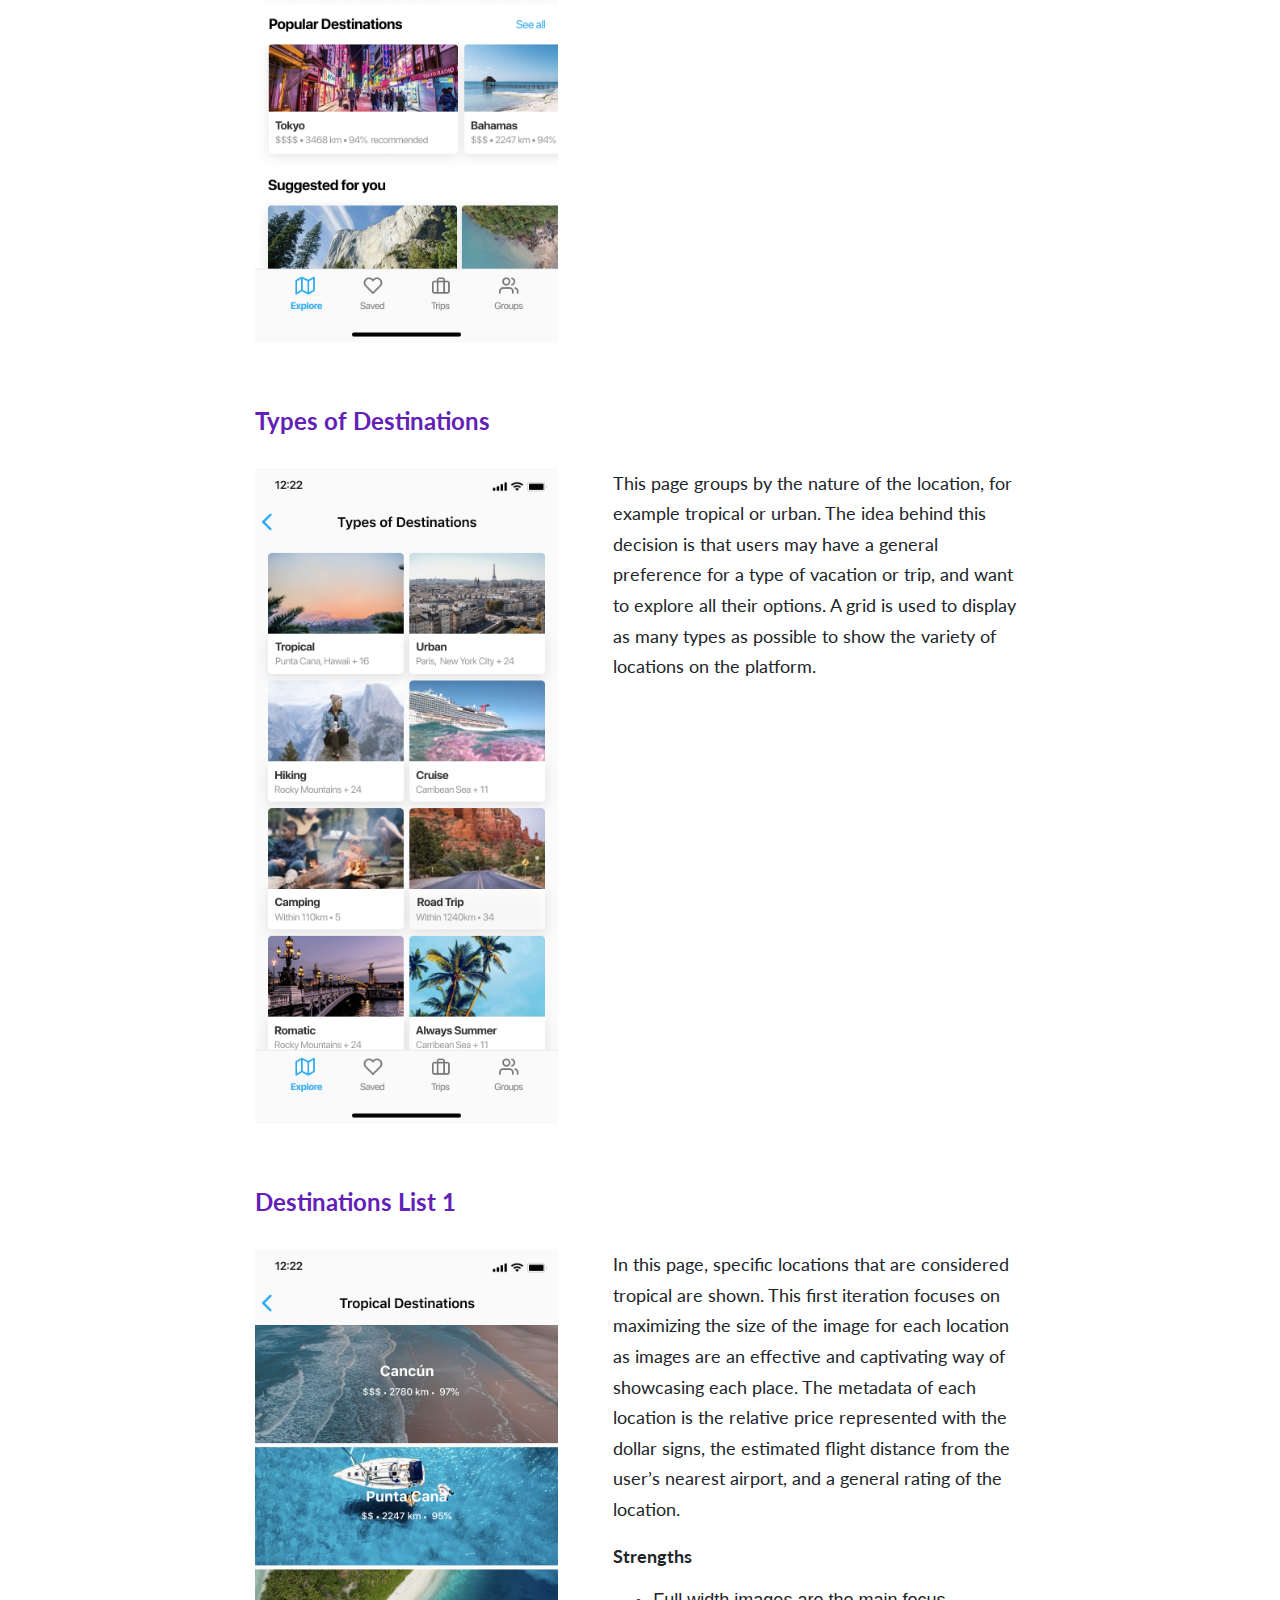
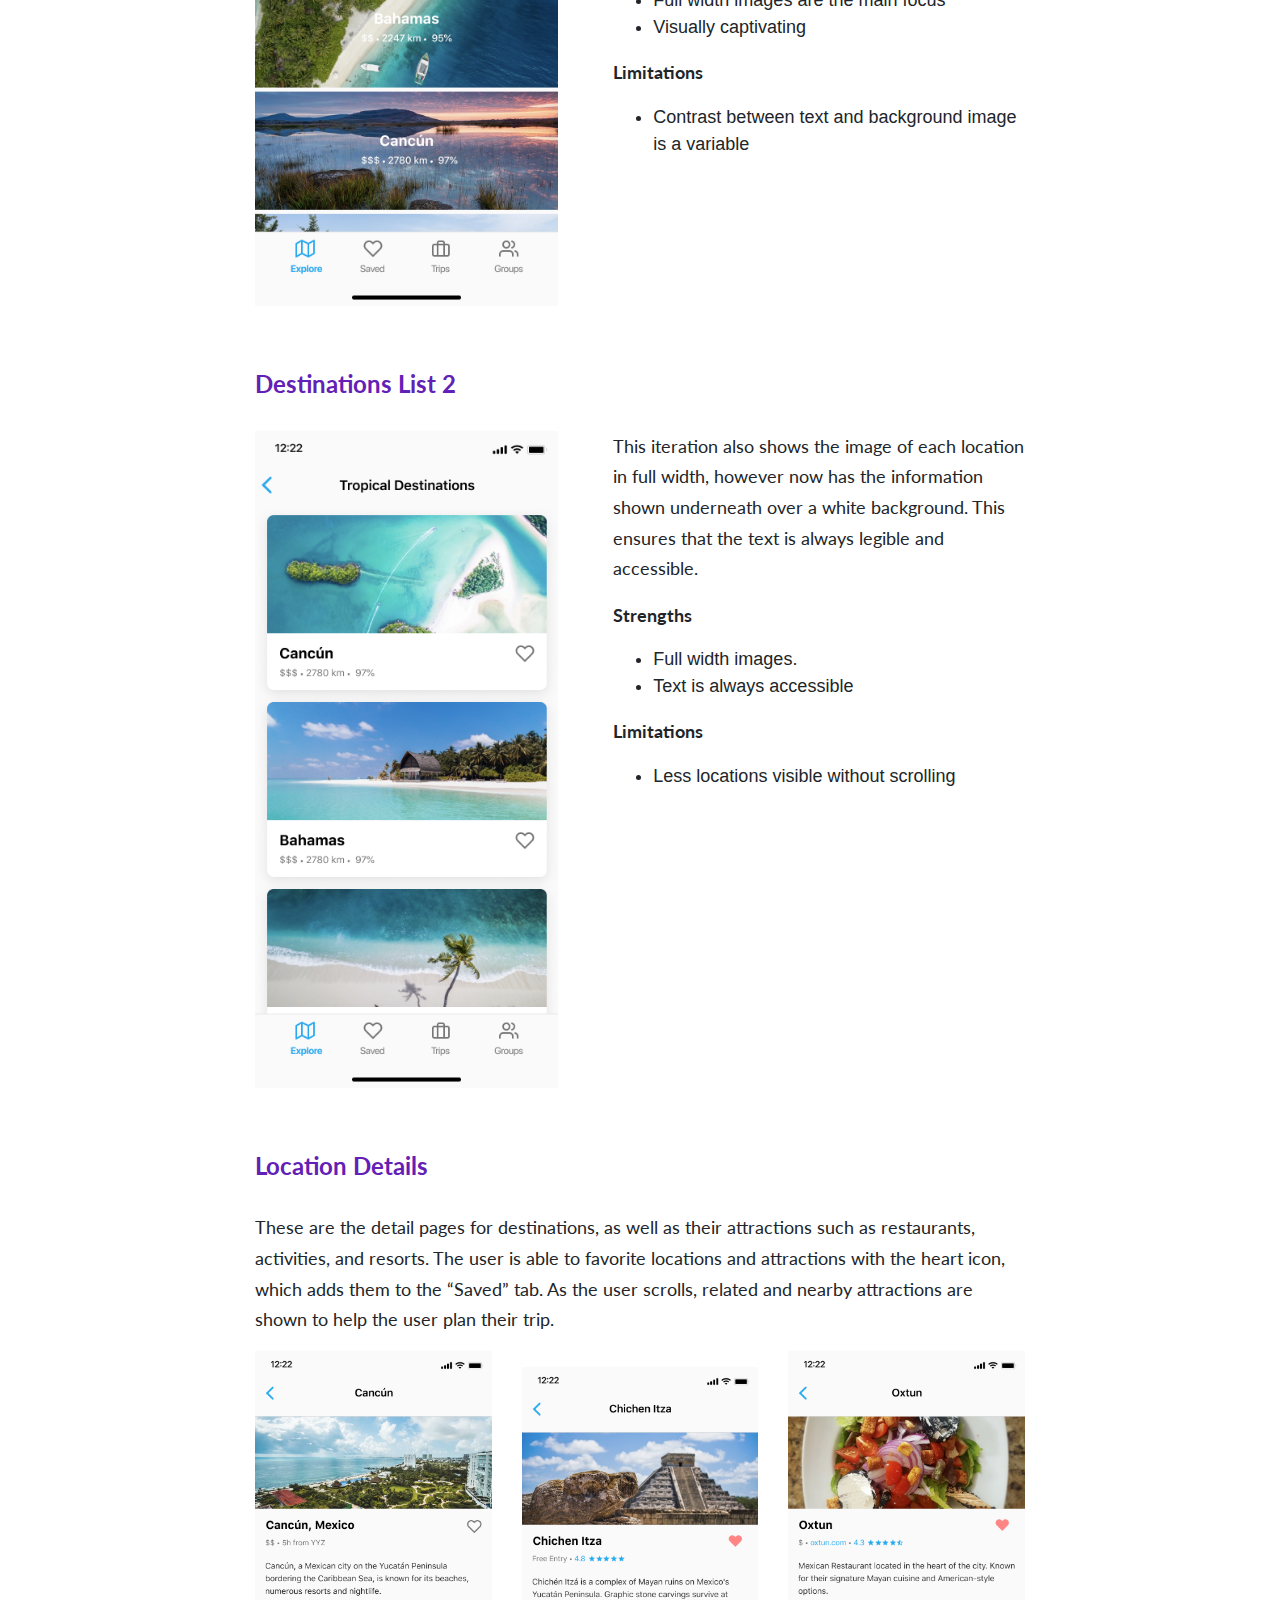
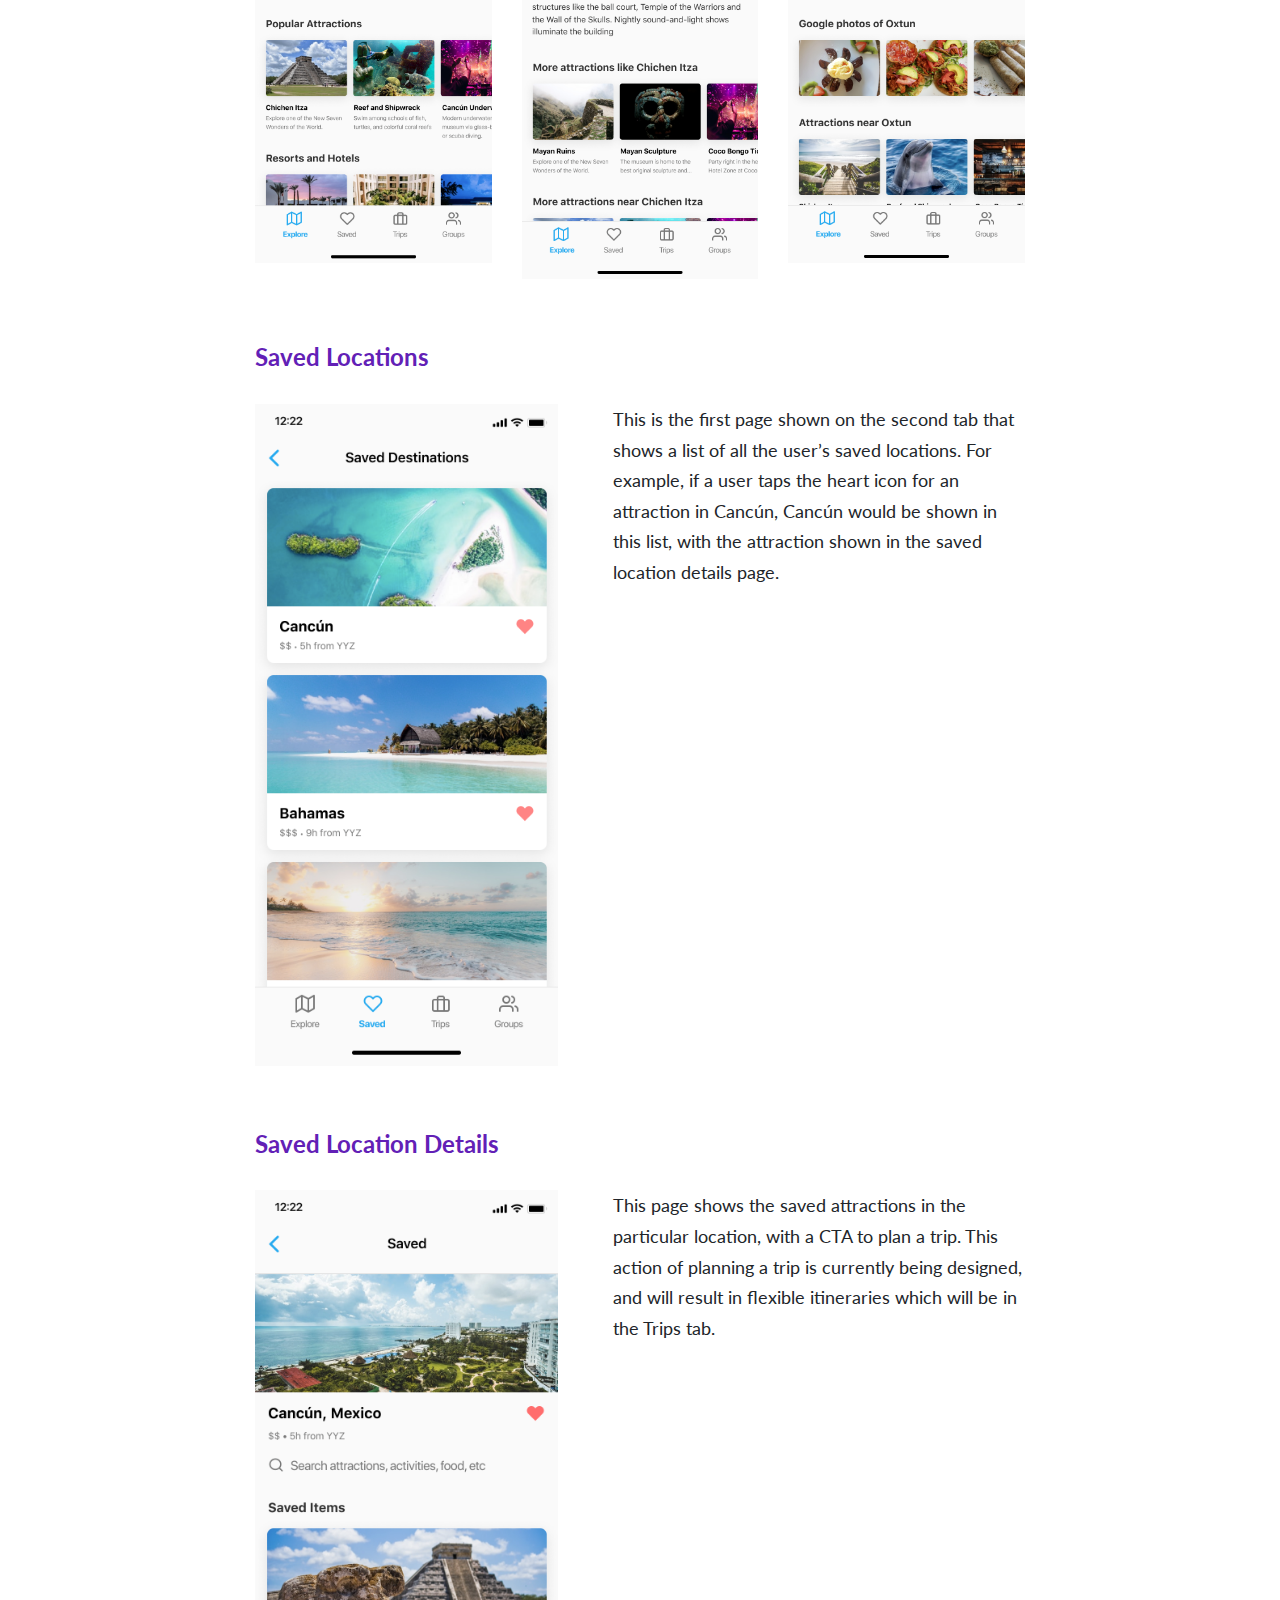
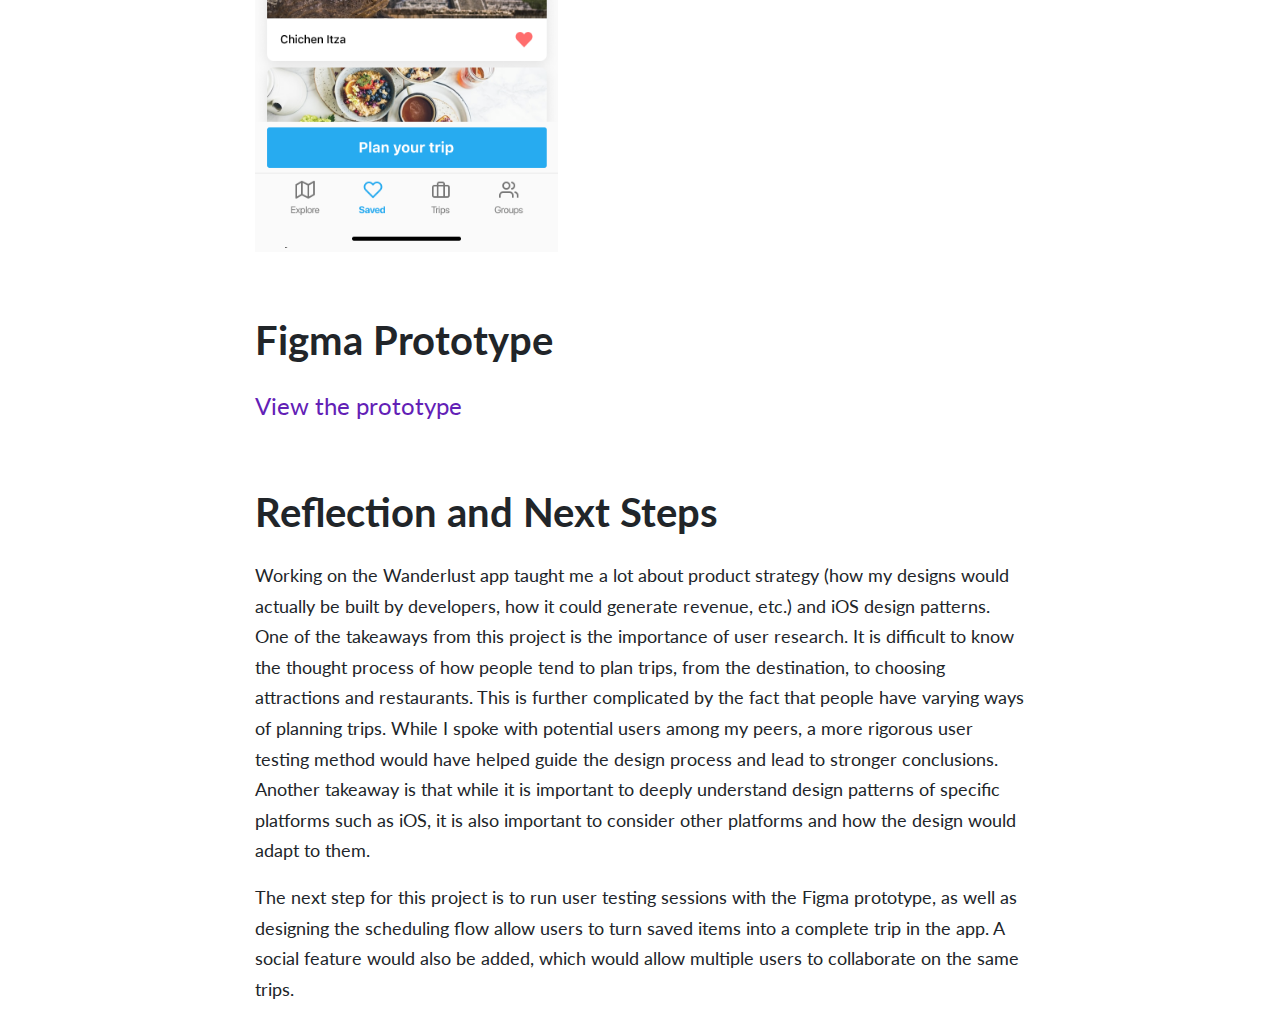
==== commit 344842a6: "Problem description" ====
--- a/wanderlust.html
+++ b/wanderlust.html
@@ -28,7 +28,7 @@
         <h3>Context</h3>
         <p>Wanderlust is an iOS app designed to help people find new travel destinations and plan trips.</p>
         <h3>Problem</h3>
-        <p>The process of planning trips and vacations is time consuming and difficult, from first confirming a destination to choosing attractions to visit, and finally planning how to spend the limited time of the trip.</p>
+        <p>The problem I identified was how I could make the process of finalizing a vacation easier. From first discovering a desired destination, to choosing attractions to visit, and finally planning how to spend the limited time, planning a trip is a time-consuming process.</p>
         <p>To gain more context on the challenges of trip planning, I conducted a survey among peers who have recently gone on an international trip or vacation. The questions asked were:</p>
         <ul>
           <li>Have you gone on a vacation or voluntary trip recently? What was the most difficult part of the planning process?</li>
@@ -202,7 +202,7 @@
           </div> 
         </div>
         <h3>Figma Prototype</h3>
-        <a target="_blank" href="https://www.figma.com/proto/Sw1LDZc3hSmys4qVkk68aL/Travel-App-Design-Project?node-id=508%3A504&viewport=179%2C345%2C0.14824965596199036&scaling=min-zoom" class="prototype-link">View the prototype</a>
+        <a target="_blank" href="https://www.figma.com/proto/Sw1LDZc3hSmys4qVkk68aL/Travel-App-Design-Project?node-id=573%3A755&viewport=-112%2C894%2C0.50575190782547&scaling=min-zoom" class="prototype-link">View the prototype</a>
         <h3>Reflection and Next Steps</h3>
         <p>Working on the Wanderlust app taught me a lot about product strategy (how my designs would actually be built by developers, how it could generate revenue, etc.) and iOS design patterns. One of the takeaways from this project is the importance of user research. It is difficult to know the thought process of how people tend to plan trips, from the destination, to choosing attractions and restaurants. This is further complicated by the fact that people have varying ways of planning trips. While I spoke with potential users among my peers, a more rigorous user testing method would have helped guide the design process and lead to stronger conclusions. Another takeaway is that while it is important to deeply understand design patterns of specific platforms such as iOS, it is also important to consider other platforms and how the design would adapt to them.</p>
         <p>The next step for this project is to run user testing sessions with the Figma prototype, as well as designing the scheduling flow allow users to turn saved items into a complete trip in the app. A social feature would also be added, which would allow multiple users to collaborate on the same trips.</p>
